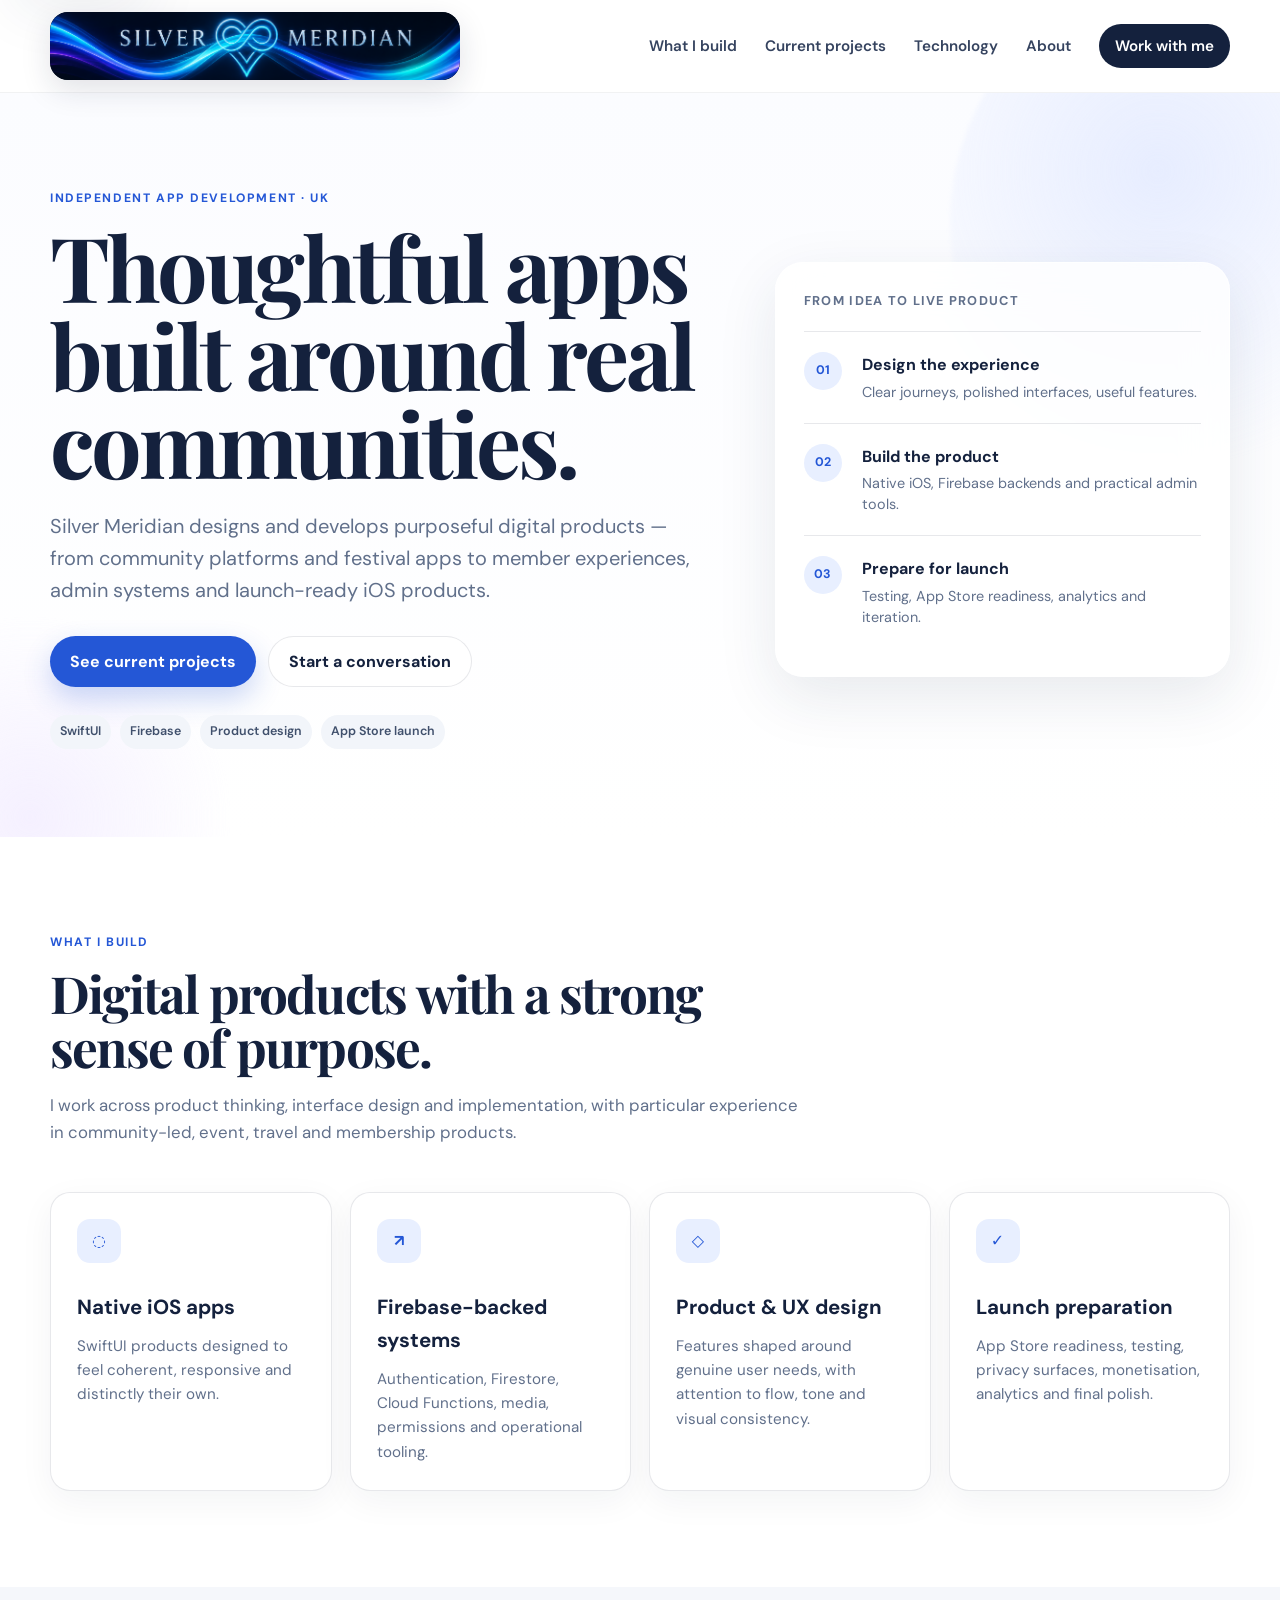
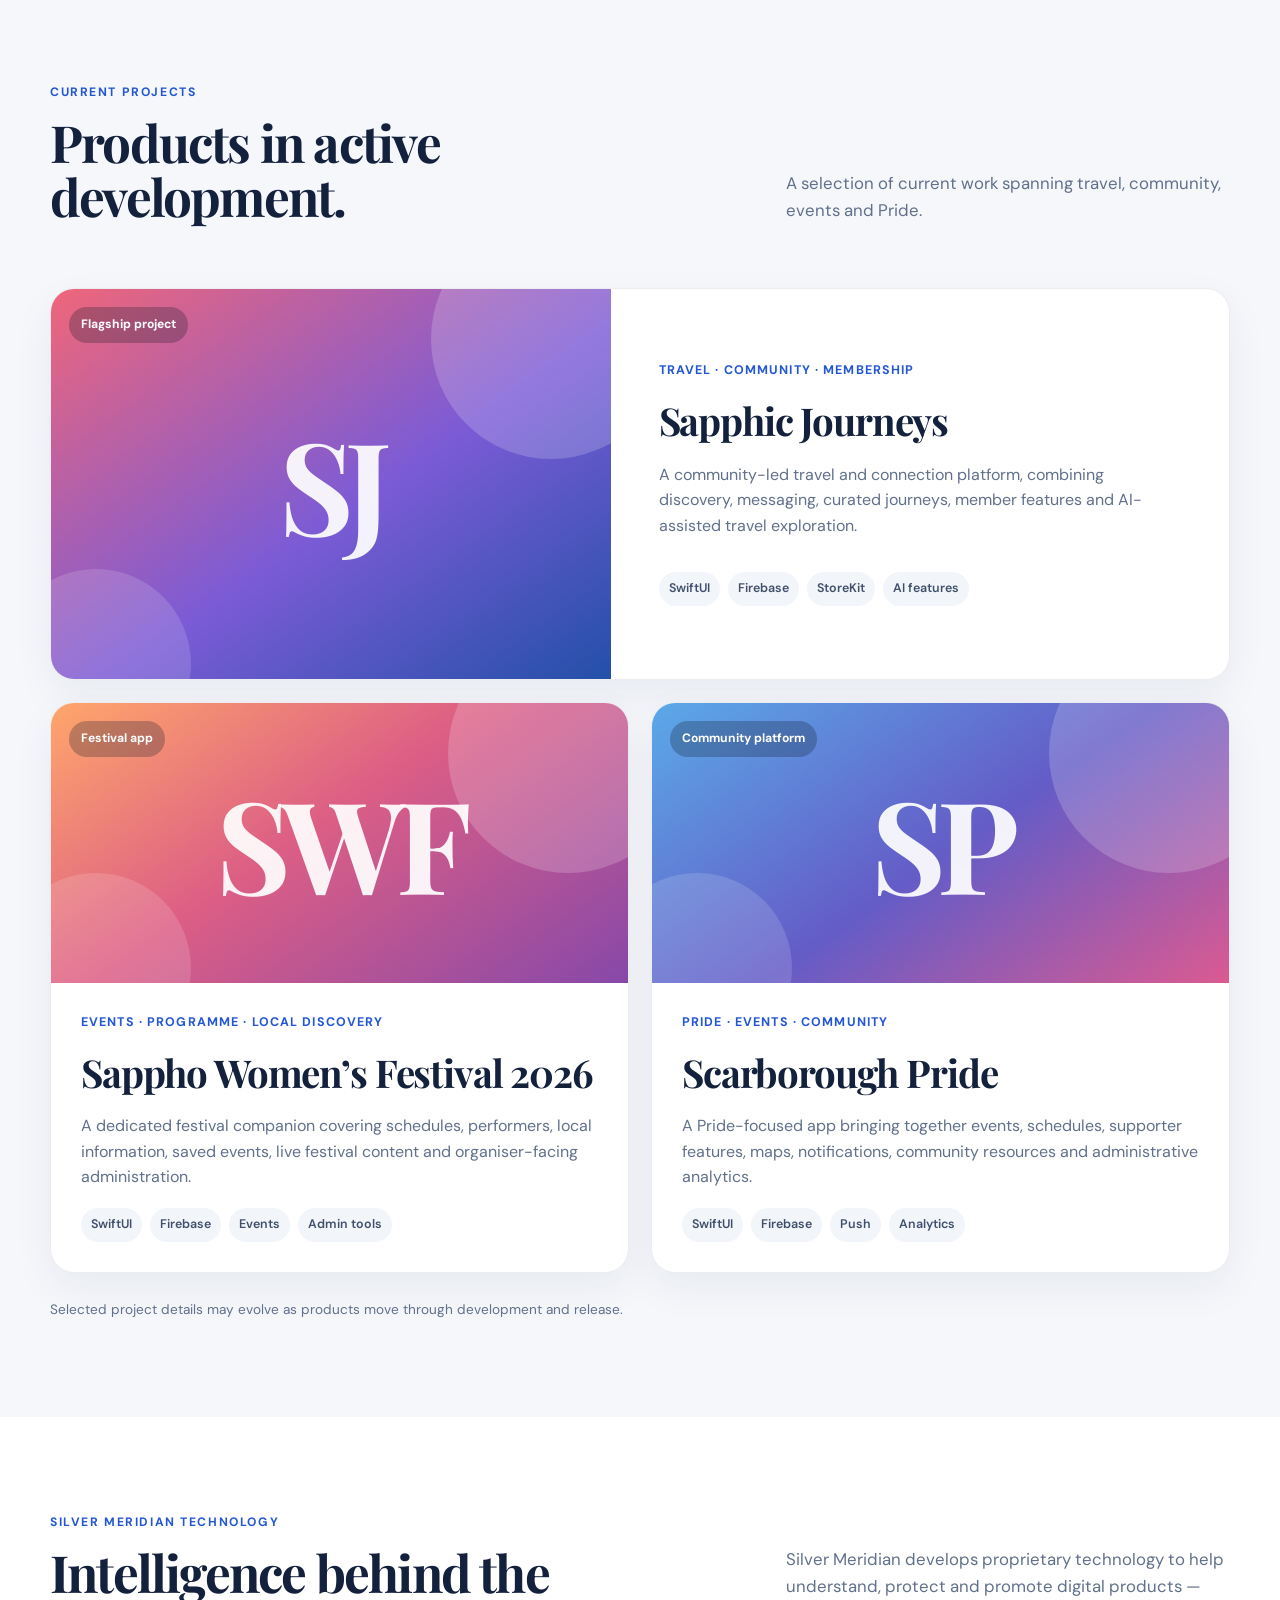
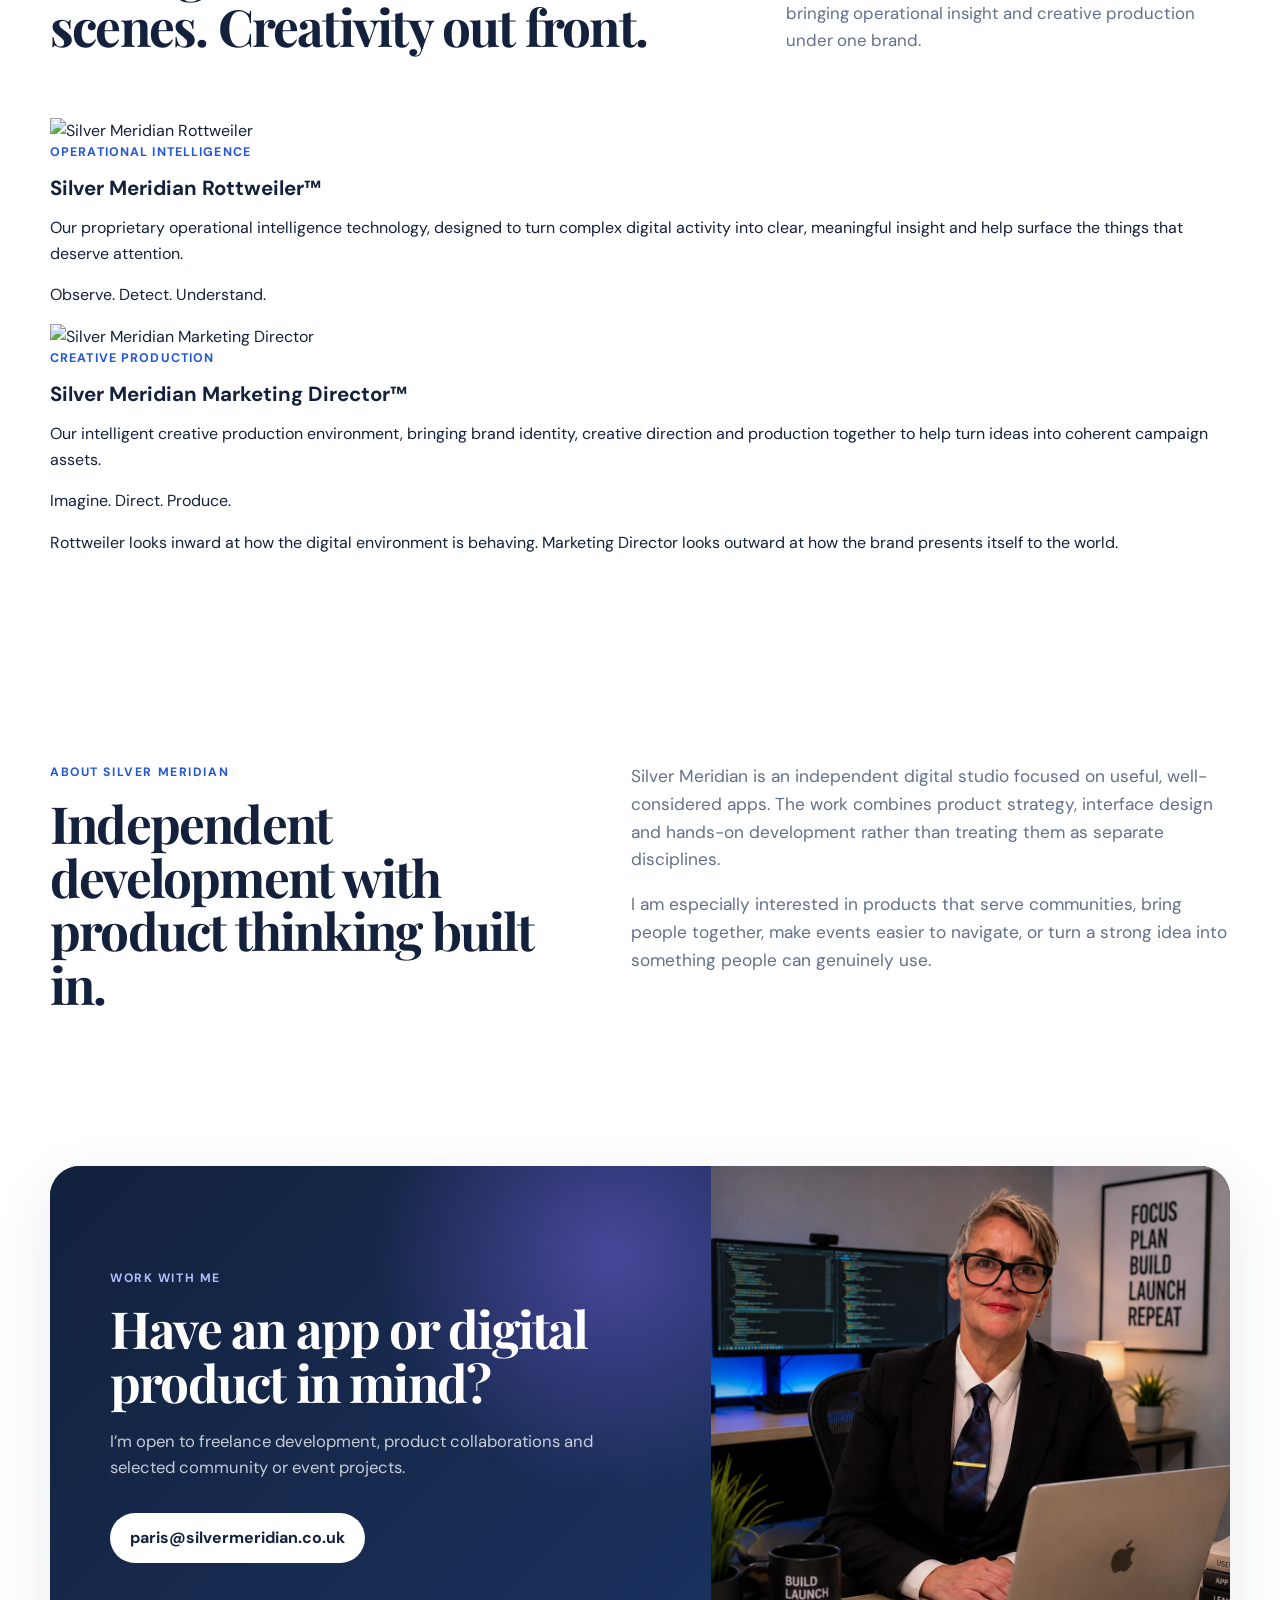
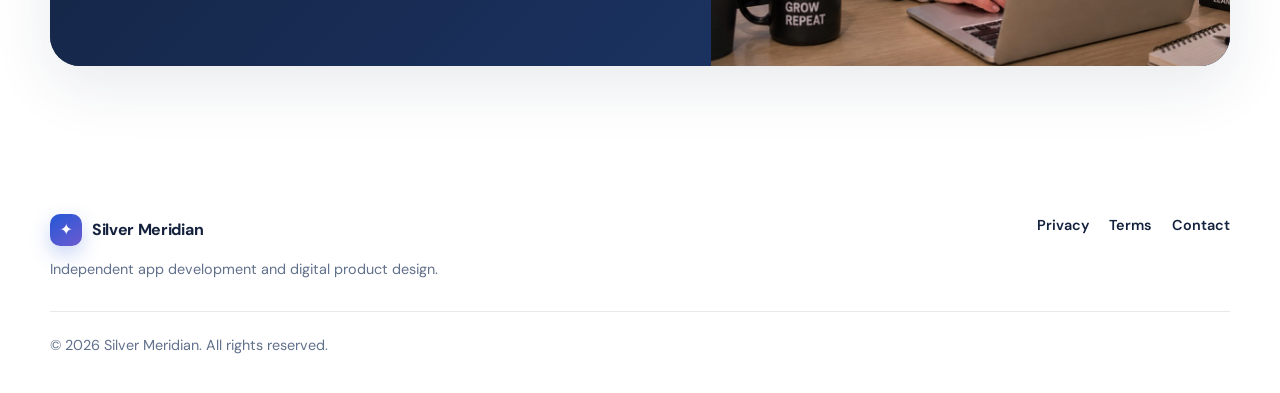
==== index.html @ ef5f476d "Fix technology product image paths" ====
<!doctype html>
<html lang="en">
<head>
  <meta charset="utf-8">
  <meta name="viewport" content="width=device-width, initial-scale=1">
  <meta name="description" content="Silver Meridian — independent app development, product design and digital experiences.">
  <meta name="theme-color" content="#0f172a">
  <title>Silver Meridian — App Development & Digital Products</title>
  <link rel="preconnect" href="https://fonts.googleapis.com">
  <link rel="preconnect" href="https://fonts.gstatic.com" crossorigin>
  <link href="https://fonts.googleapis.com/css2?family=DM+Sans:wght@400;500;600;700&family=Playfair+Display:wght@600;700&display=swap" rel="stylesheet">
  <link rel="stylesheet" href="styles.css">
</head>

<body>
  <a class="skip-link" href="#main">Skip to content</a>

  <header class="site-header" id="top">
    <div class="shell nav-wrap">
      <a class="brand" href="#top" aria-label="Silver Meridian home">
        <img src="images/Silver-Meridian-Banner.png" alt="Silver Meridian">
      </a>

      <button class="menu-button" type="button" aria-expanded="false" aria-controls="site-nav">
        <span class="sr-only">Open navigation</span>
        <span></span><span></span><span></span>
      </button>

      <nav id="site-nav" class="site-nav" aria-label="Primary navigation">
        <a href="#services">What I build</a>
        <a href="#projects">Current projects</a>
        <a href="#technology">Technology</a>
        <a href="#about">About</a>
        <a href="#contact" class="nav-cta">Work with me</a>
      </nav>
    </div>
  </header>

  <main id="main">
    <section class="hero">
      <div class="hero-orb hero-orb-one" aria-hidden="true"></div>
      <div class="hero-orb hero-orb-two" aria-hidden="true"></div>

      <div class="shell hero-grid">
        <div class="hero-copy">
          <p class="eyebrow">Independent app development · UK</p>
          <h1>Thoughtful apps built around real communities.</h1>
          <p class="hero-lede">
            Silver Meridian designs and develops purposeful digital products — from community platforms and festival apps
            to member experiences, admin systems and launch-ready iOS products.
          </p>

          <div class="hero-actions">
            <a class="button button-primary" href="#projects">See current projects</a>
            <a class="button button-secondary" href="#contact">Start a conversation</a>
          </div>

          <div class="hero-proof" aria-label="Capabilities">
            <span>SwiftUI</span>
            <span>Firebase</span>
            <span>Product design</span>
            <span>App Store launch</span>
          </div>
        </div>

        <div class="hero-panel" aria-label="Silver Meridian approach">
          <div class="panel-kicker">From idea to live product</div>
          <div class="panel-line">
            <span>01</span>
            <div>
              <strong>Design the experience</strong>
              <small>Clear journeys, polished interfaces, useful features.</small>
            </div>
          </div>
          <div class="panel-line">
            <span>02</span>
            <div>
              <strong>Build the product</strong>
              <small>Native iOS, Firebase backends and practical admin tools.</small>
            </div>
          </div>
          <div class="panel-line">
            <span>03</span>
            <div>
              <strong>Prepare for launch</strong>
              <small>Testing, App Store readiness, analytics and iteration.</small>
            </div>
          </div>
        </div>
      </div>
    </section>

    <section class="section" id="services">
      <div class="shell">
        <div class="section-heading">
          <p class="eyebrow">What I build</p>
          <h2>Digital products with a strong sense of purpose.</h2>
          <p>
            I work across product thinking, interface design and implementation, with particular experience in
            community-led, event, travel and membership products.
          </p>
        </div>

        <div class="service-grid">
          <article class="service-card">
            <div class="service-icon">◌</div>
            <h3>Native iOS apps</h3>
            <p>SwiftUI products designed to feel coherent, responsive and distinctly their own.</p>
          </article>

          <article class="service-card">
            <div class="service-icon">↗</div>
            <h3>Firebase-backed systems</h3>
            <p>Authentication, Firestore, Cloud Functions, media, permissions and operational tooling.</p>
          </article>

          <article class="service-card">
            <div class="service-icon">◇</div>
            <h3>Product & UX design</h3>
            <p>Features shaped around genuine user needs, with attention to flow, tone and visual consistency.</p>
          </article>

          <article class="service-card">
            <div class="service-icon">✓</div>
            <h3>Launch preparation</h3>
            <p>App Store readiness, testing, privacy surfaces, monetisation, analytics and final polish.</p>
          </article>
        </div>
      </div>
    </section>

    <section class="section section-soft" id="projects">
      <div class="shell">
        <div class="section-heading split-heading">
          <div>
            <p class="eyebrow">Current projects</p>
            <h2>Products in active development.</h2>
          </div>
          <p>
            A selection of current work spanning travel, community, events and Pride.
          </p>
        </div>

        <div class="projects-grid">
          <article class="project-card project-featured">
            <div class="project-art project-art-journeys">
              <span class="project-badge">Flagship project</span>
              <span class="project-monogram">SJ</span>
            </div>
            <div class="project-body">
              <p class="project-type">Travel · Community · Membership</p>
              <h3>Sapphic Journeys</h3>
              <p>
                A community-led travel and connection platform, combining discovery, messaging, curated journeys,
                member features and AI-assisted travel exploration.
              </p>
              <div class="project-tags">
                <span>SwiftUI</span><span>Firebase</span><span>StoreKit</span><span>AI features</span>
              </div>
            </div>
          </article>

          <article class="project-card">
            <div class="project-art project-art-sappho">
              <span class="project-badge">Festival app</span>
              <span class="project-monogram">SWF</span>
            </div>
            <div class="project-body">
              <p class="project-type">Events · Programme · Local discovery</p>
              <h3>Sappho Women’s Festival 2026</h3>
              <p>
                A dedicated festival companion covering schedules, performers, local information, saved events,
                live festival content and organiser-facing administration.
              </p>
              <div class="project-tags">
                <span>SwiftUI</span><span>Firebase</span><span>Events</span><span>Admin tools</span>
              </div>
            </div>
          </article>

          <article class="project-card">
            <div class="project-art project-art-pride">
              <span class="project-badge">Community platform</span>
              <span class="project-monogram">SP</span>
            </div>
            <div class="project-body">
              <p class="project-type">Pride · Events · Community</p>
              <h3>Scarborough Pride</h3>
              <p>
                A Pride-focused app bringing together events, schedules, supporter features, maps, notifications,
                community resources and administrative analytics.
              </p>
              <div class="project-tags">
                <span>SwiftUI</span><span>Firebase</span><span>Push</span><span>Analytics</span>
              </div>
            </div>
          </article>
        </div>

        <p class="project-note">
          Selected project details may evolve as products move through development and release.
        </p>
      </div>
    </section>

    <section class="section technology-section" id="technology">
      <div class="shell">
        <div class="section-heading split-heading technology-heading">
          <div>
            <p class="eyebrow">Silver Meridian Technology</p>
            <h2>Intelligence behind the scenes. Creativity out front.</h2>
          </div>
          <p>
            Silver Meridian develops proprietary technology to help understand, protect and promote digital products — bringing operational insight and creative production under one brand.
          </p>
        </div>

        <div class="technology-grid">
          <article class="technology-card">
            <div class="technology-art">
              <img src="images/rottweiler.png" alt="Silver Meridian Rottweiler">
            </div>
            <div class="technology-body">
              <p class="project-type">Operational intelligence</p>
              <h3>Silver Meridian Rottweiler™</h3>
              <p>
                Our proprietary operational intelligence technology, designed to turn complex digital activity into clear, meaningful insight and help surface the things that deserve attention.
              </p>
              <p class="technology-tagline">Observe. Detect. Understand.</p>
            </div>
          </article>

          <article class="technology-card">
            <div class="technology-art">
              <img src="images/marketing-director.jpg" alt="Silver Meridian Marketing Director">
            </div>
            <div class="technology-body">
              <p class="project-type">Creative production</p>
              <h3>Silver Meridian Marketing Director™</h3>
              <p>
                Our intelligent creative production environment, bringing brand identity, creative direction and production together to help turn ideas into coherent campaign assets.
              </p>
              <p class="technology-tagline">Imagine. Direct. Produce.</p>
            </div>
          </article>
        </div>

        <p class="technology-note">
          Rottweiler looks inward at how the digital environment is behaving. Marketing Director looks outward at how the brand presents itself to the world.
        </p>
      </div>
    </section>

    <section class="section" id="about">
      <div class="shell about-grid">
        <div class="about-copy">
          <p class="eyebrow">About Silver Meridian</p>
          <h2>Independent development with product thinking built in.</h2>
        </div>

        <div class="about-text">
          <p>
            Silver Meridian is an independent digital studio focused on useful, well-considered apps. The work combines
            product strategy, interface design and hands-on development rather than treating them as separate disciplines.
          </p>
          <p>
            I am especially interested in products that serve communities, bring people together, make events easier to
            navigate, or turn a strong idea into something people can genuinely use.
          </p>
        </div>
      </div>
    </section>

    <section class="section contact-section" id="contact">
      <div class="shell contact-card">
        <div>
          <p class="eyebrow">Work with me</p>
          <h2>Have an app or digital product in mind?</h2>
          <p>
            I’m open to freelance development, product collaborations and selected community or event projects.
          </p>
        </div>

        <a class="button button-light" href="mailto:paris@silvermeridian.co.uk">paris@silvermeridian.co.uk</a>
      </div>
    </section>
  </main>

  <footer class="site-footer">
    <div class="shell footer-grid">
      <div>
        <a class="brand footer-brand" href="#top">
          <span class="brand-mark" aria-hidden="true">✦</span>
          <span>Silver Meridian</span>
        </a>
        <p>Independent app development and digital product design.</p>
      </div>

      <div class="footer-links">
        <a href="privacy.html">Privacy</a>
        <a href="terms.html">Terms</a>
        <a href="mailto:paris@silvermeridian.co.uk">Contact</a>
      </div>

      <p class="copyright">© <span id="year"></span> Silver Meridian. All rights reserved.</p>
    </div>
  </footer>

  <script src="script.js"></script>
</body>
</html>
---- styles.css ----
:root {
  --ink: #14213d;
  --muted: #61708b;
  --paper: #ffffff;
  --soft: #f5f7fb;
  --line: rgba(20, 33, 61, 0.10);
  --navy: #13233f;
  --blue: #2457d6;
  --blue-soft: #e8efff;
  --violet: #6d5bd0;
  --radius-lg: 28px;
  --radius-md: 20px;
  --shadow: 0 20px 60px rgba(28, 45, 78, 0.10);
  --shell: 1180px;
}

* { box-sizing: border-box; }
html { scroll-behavior: smooth; }
body { margin: 0; color: var(--ink); background: var(--paper); font-family: "DM Sans", system-ui, -apple-system, BlinkMacSystemFont, "Segoe UI", sans-serif; line-height: 1.6; }
a { color: inherit; text-decoration: none; }
img { max-width: 100%; display: block; }
button, a { -webkit-tap-highlight-color: transparent; }
.shell { width: min(calc(100% - 40px), var(--shell)); margin-inline: auto; }
.sr-only { position: absolute; width: 1px; height: 1px; padding: 0; margin: -1px; overflow: hidden; clip: rect(0, 0, 0, 0); white-space: nowrap; border: 0; }
.skip-link { position: fixed; top: 12px; left: 12px; z-index: 999; transform: translateY(-160%); background: #fff; color: var(--ink); padding: 10px 14px; border-radius: 999px; box-shadow: var(--shadow); }
.skip-link:focus { transform: none; }
.site-header { position: sticky; top: 0; z-index: 50; background: rgba(255, 255, 255, 0.86); backdrop-filter: blur(18px); border-bottom: 1px solid rgba(20, 33, 61, 0.06); }
.nav-wrap { min-height: 92px; display: flex; align-items: center; justify-content: space-between; gap: 28px; }
.brand { display: inline-flex; align-items: center; gap: 10px; font-weight: 700; letter-spacing: -0.02em; }
.site-header .brand { flex: 0 0 auto; width: clamp(330px, 32vw, 470px); height: 68px; overflow: hidden; border-radius: 18px; box-shadow: 0 10px 30px rgba(20, 33, 61, 0.13); background: #071426; }
.site-header .brand img { width: 100%; height: 100%; object-fit: cover; object-position: center; border-radius: inherit; }
.brand-mark { width: 32px; height: 32px; display: grid; place-items: center; color: white; background: linear-gradient(145deg, var(--blue), var(--violet)); border-radius: 10px; box-shadow: 0 8px 20px rgba(36, 87, 214, 0.25); }
.site-nav { display: flex; align-items: center; gap: 28px; font-size: 0.95rem; font-weight: 600; }
.site-nav > a:not(.nav-cta) { color: #35435f; }
.site-nav > a:hover { color: var(--blue); }
.nav-cta { padding: 10px 16px; border-radius: 999px; background: var(--ink); color: white; }
.nav-cta:hover { color: white !important; background: #22375f; }
.menu-button { display: none; width: 44px; height: 44px; border: 0; background: transparent; cursor: pointer; }
.menu-button span:not(.sr-only) { display: block; width: 22px; height: 2px; margin: 5px auto; background: var(--ink); border-radius: 2px; }

.hero { position: relative; overflow: hidden; padding: 96px 0 88px; background: linear-gradient(180deg, #fbfcff 0%, #ffffff 100%); }
.hero-grid { position: relative; z-index: 2; display: grid; grid-template-columns: minmax(0, 1.18fr) minmax(340px, 0.82fr); gap: 70px; align-items: center; }
.eyebrow { margin: 0 0 14px; color: var(--blue); text-transform: uppercase; letter-spacing: 0.13em; font-size: 0.76rem; font-weight: 700; }
h1,h2,h3,p { margin-top: 0; }
h1,h2 { font-family: "Playfair Display", Georgia, serif; letter-spacing: -0.035em; }
h1 { max-width: 800px; margin-bottom: 24px; font-size: clamp(3.25rem, 7vw, 6.25rem); line-height: 0.98; font-weight: 700; }
h2 { margin-bottom: 18px; font-size: clamp(2.25rem, 4vw, 4rem); line-height: 1.05; }
h3 { margin-bottom: 10px; font-size: 1.28rem; }
.hero-lede { max-width: 720px; margin-bottom: 30px; color: var(--muted); font-size: clamp(1.05rem, 2vw, 1.25rem); }
.hero-actions { display: flex; flex-wrap: wrap; gap: 12px; }
.button { display: inline-flex; align-items: center; justify-content: center; min-height: 50px; padding: 12px 20px; border-radius: 999px; font-weight: 700; transition: transform 160ms ease, box-shadow 160ms ease, background 160ms ease; }
.button:hover { transform: translateY(-1px); }
.button-primary { color: white; background: var(--blue); box-shadow: 0 12px 28px rgba(36, 87, 214, 0.24); }
.button-secondary { color: var(--ink); background: white; border: 1px solid var(--line); }
.hero-proof { display: flex; flex-wrap: wrap; gap: 9px; margin-top: 28px; }
.hero-proof span,.project-tags span { padding: 7px 10px; border-radius: 999px; color: #40506c; background: #f2f5fa; font-size: 0.78rem; font-weight: 600; }
.hero-panel { padding: 28px; border: 1px solid rgba(255, 255, 255, 0.7); border-radius: var(--radius-lg); background: rgba(255, 255, 255, 0.78); backdrop-filter: blur(22px); box-shadow: var(--shadow); }
.panel-kicker { margin-bottom: 20px; color: var(--muted); font-size: 0.8rem; font-weight: 700; text-transform: uppercase; letter-spacing: 0.1em; }
.panel-line { display: grid; grid-template-columns: 44px 1fr; gap: 14px; padding: 20px 0; border-top: 1px solid var(--line); }
.panel-line > span { display: grid; place-items: center; width: 38px; height: 38px; border-radius: 50%; color: var(--blue); background: var(--blue-soft); font-size: 0.78rem; font-weight: 700; }
.panel-line strong,.panel-line small { display: block; }
.panel-line small { margin-top: 4px; color: var(--muted); font-size: 0.9rem; line-height: 1.45; }
.hero-orb { position: absolute; border-radius: 999px; filter: blur(2px); opacity: 0.42; }
.hero-orb-one { width: 520px; height: 520px; right: -190px; top: -130px; background: radial-gradient(circle at 40% 40%, #cbd8ff, transparent 68%); }
.hero-orb-two { width: 420px; height: 420px; left: -180px; bottom: -190px; background: radial-gradient(circle at 50% 50%, #e7dcff, transparent 68%); }
.section { padding: 96px 0; }
.section-soft { background: var(--soft); }
.section-heading { max-width: 760px; margin-bottom: 46px; }
.section-heading > p:last-child { color: var(--muted); font-size: 1.05rem; }
.split-heading { max-width: none; display: grid; grid-template-columns: 1.2fr 0.8fr; gap: 70px; align-items: end; }
.split-heading > p { margin-bottom: 18px; }
.service-grid { display: grid; grid-template-columns: repeat(4, 1fr); gap: 18px; }
.service-card { min-height: 240px; padding: 26px; border: 1px solid var(--line); border-radius: var(--radius-md); background: white; box-shadow: 0 10px 34px rgba(20, 33, 61, 0.05); }
.service-icon { width: 44px; height: 44px; display: grid; place-items: center; margin-bottom: 28px; border-radius: 13px; color: var(--blue); background: var(--blue-soft); font-weight: 700; }
.service-card p { margin-bottom: 0; color: var(--muted); font-size: 0.95rem; }
.projects-grid { display: grid; grid-template-columns: repeat(12, 1fr); gap: 22px; }
.project-card { grid-column: span 6; overflow: hidden; border: 1px solid rgba(20, 33, 61, 0.08); border-radius: 24px; background: white; box-shadow: 0 15px 42px rgba(20, 33, 61, 0.06); }
.project-featured { grid-column: span 12; display: grid; grid-template-columns: 0.95fr 1.05fr; }
.project-art { position: relative; min-height: 280px; display: grid; place-items: center; overflow: hidden; }
.project-featured .project-art { min-height: 390px; }
.project-art::before,.project-art::after { content: ""; position: absolute; border-radius: 999px; opacity: 0.48; }
.project-art::before { width: 240px; height: 240px; right: -60px; top: -70px; background: rgba(255, 255, 255, 0.38); }
.project-art::after { width: 190px; height: 190px; left: -50px; bottom: -80px; background: rgba(255, 255, 255, 0.3); }
.project-art-journeys { background: linear-gradient(145deg, #ef667a, #7b5bd6 55%, #2350a8); }
.project-art-sappho { background: linear-gradient(145deg, #ffa66b, #dc5e85 45%, #8748a9); }
.project-art-pride { background: linear-gradient(145deg, #5ba9e8, #645cc7 52%, #db5a91); }
.project-monogram { position: relative; z-index: 2; color: rgba(255,255,255,0.92); font-family: "Playfair Display", Georgia, serif; font-size: clamp(4.5rem, 10vw, 8rem); font-weight: 700; letter-spacing: -0.07em; }
.project-badge { position: absolute; z-index: 3; top: 18px; left: 18px; padding: 8px 12px; border-radius: 999px; color: white; background: rgba(15, 23, 42, 0.26); backdrop-filter: blur(10px); font-size: 0.76rem; font-weight: 700; }
.project-body { padding: 30px; }
.project-featured .project-body { display: flex; flex-direction: column; justify-content: center; padding: 48px; }
.project-type { margin-bottom: 9px; color: var(--blue); font-size: 0.78rem; font-weight: 700; text-transform: uppercase; letter-spacing: 0.09em; }
.project-body h3 { font-family: "Playfair Display", Georgia, serif; font-size: clamp(1.8rem, 3vw, 2.7rem); letter-spacing: -0.03em; }
.project-body > p:not(.project-type) { color: var(--muted); }
.project-tags { display: flex; flex-wrap: wrap; gap: 8px; margin-top: 18px; }
.project-note { margin: 26px 0 0; color: var(--muted); font-size: 0.85rem; }
.about-grid { display: grid; grid-template-columns: 0.9fr 1.1fr; gap: 90px; align-items: start; }
.about-text { color: var(--muted); font-size: 1.08rem; }
.about-text p:last-child { margin-bottom: 0; }
.contact-section { padding-top: 40px; }
.contact-card { display: flex; align-items: center; justify-content: space-between; gap: 50px; padding: 54px; border-radius: 30px; color: white; background: radial-gradient(circle at 80% 20%, rgba(109, 91, 208, 0.55), transparent 35%), linear-gradient(135deg, #12213c, #1b3260); box-shadow: var(--shadow); }
.contact-card .eyebrow { color: #aebfff; }
.contact-card h2 { max-width: 720px; margin-bottom: 14px; }
.contact-card p:last-child { max-width: 680px; margin-bottom: 0; color: rgba(255, 255, 255, 0.72); }
.button-light { flex: 0 0 auto; color: var(--ink); background: white; }
.site-footer { padding: 52px 0 36px; }
.footer-grid { display: grid; grid-template-columns: 1fr auto; gap: 30px 50px; align-items: start; }
.footer-brand { margin-bottom: 12px; }
.footer-grid p { margin-bottom: 0; color: var(--muted); font-size: 0.9rem; }
.footer-links { display: flex; flex-wrap: wrap; gap: 20px; font-size: 0.9rem; font-weight: 600; }
.copyright { grid-column: 1 / -1; padding-top: 22px; border-top: 1px solid var(--line); }
@media (max-width: 980px) { .hero { padding-top: 72px; } .hero-grid,.split-heading,.about-grid { grid-template-columns: 1fr; gap: 36px; } .service-grid { grid-template-columns: repeat(2, 1fr); } .project-featured { grid-template-columns: 1fr; } .project-featured .project-art { min-height: 300px; } .contact-card { align-items: flex-start; flex-direction: column; } .site-header .brand { width: clamp(280px, 38vw, 390px); height: 60px; } }
@media (max-width: 760px) { .shell { width: min(calc(100% - 28px), var(--shell)); } .nav-wrap { min-height: 78px; } .site-header .brand { width: min(72vw, 330px); height: 52px; border-radius: 14px; } .menu-button { display: block; } .site-nav { position: absolute; left: 14px; right: 14px; top: calc(100% + 8px); display: none; flex-direction: column; align-items: stretch; gap: 5px; padding: 12px; border: 1px solid var(--line); border-radius: 18px; background: rgba(255,255,255,0.98); box-shadow: var(--shadow); } .site-nav.open { display: flex; } .site-nav a { padding: 11px 12px; border-radius: 12px; } .nav-cta { text-align: center; } .hero { padding: 62px 0 64px; } h1 { font-size: clamp(3rem, 14vw, 4.7rem); } .section { padding: 72px 0; } .service-grid { grid-template-columns: 1fr; } .service-card { min-height: 0; } .project-card,.project-featured { grid-column: span 12; } .project-featured .project-body { padding: 30px; } .contact-card { padding: 34px 26px; } .button-light { width: 100%; } .footer-grid { grid-template-columns: 1fr; } .copyright { grid-column: auto; } }
@media (prefers-reduced-motion: reduce) { html { scroll-behavior: auto; } *,*::before,*::after { scroll-behavior: auto !important; transition-duration: 0.01ms !important; animation-duration: 0.01ms !important; animation-iteration-count: 1 !important; } }
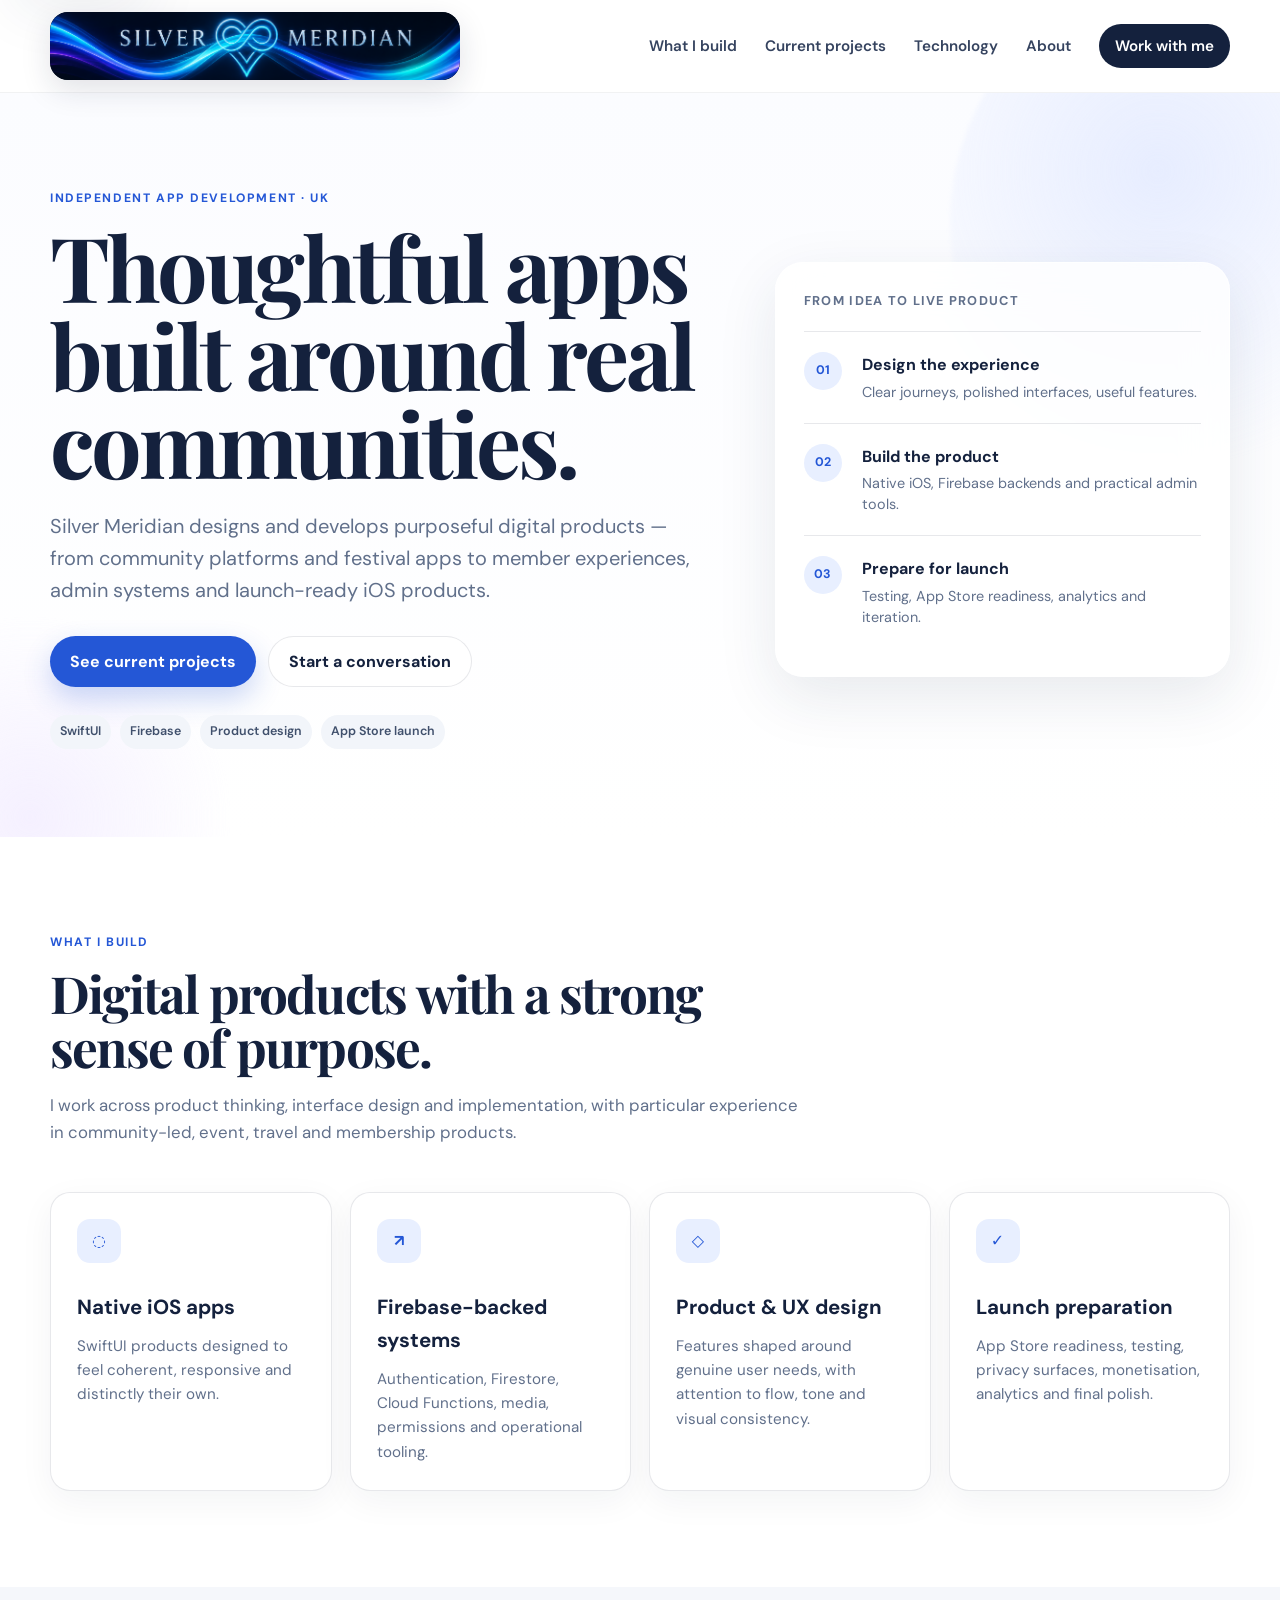
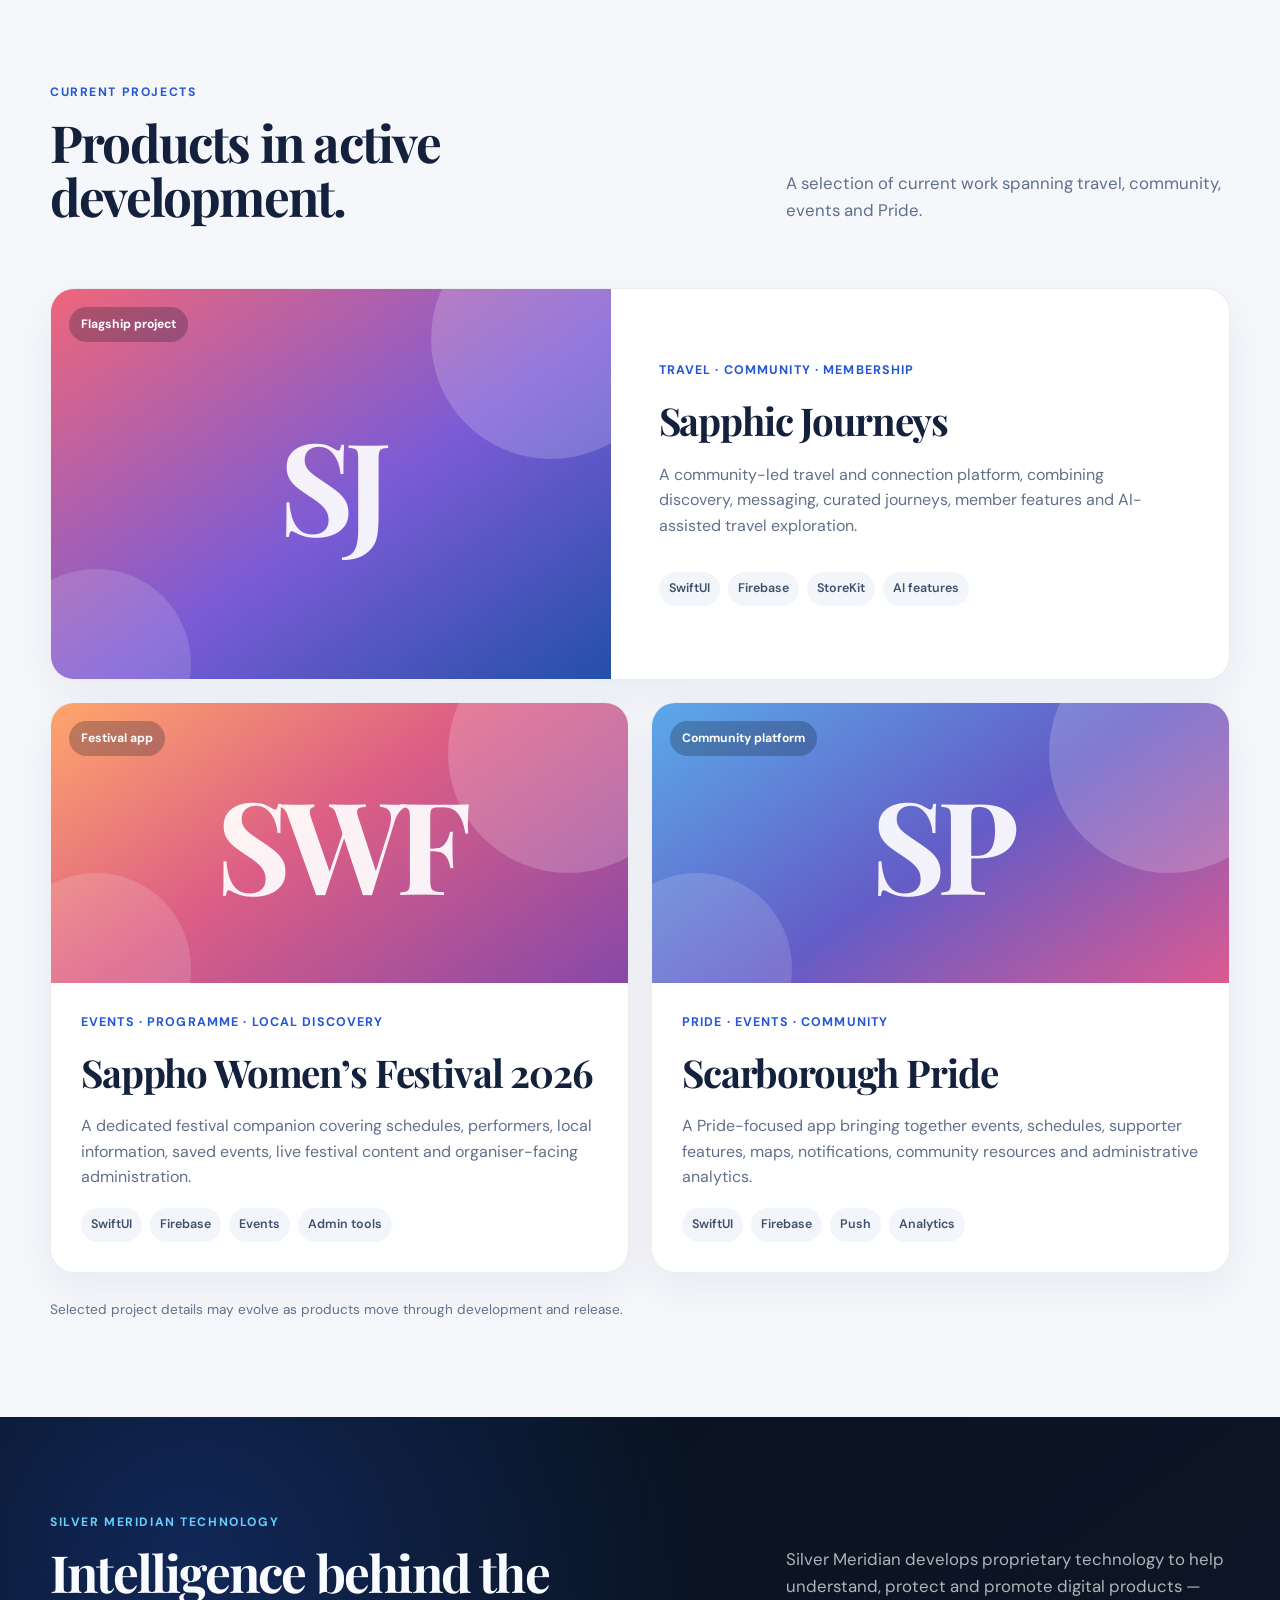
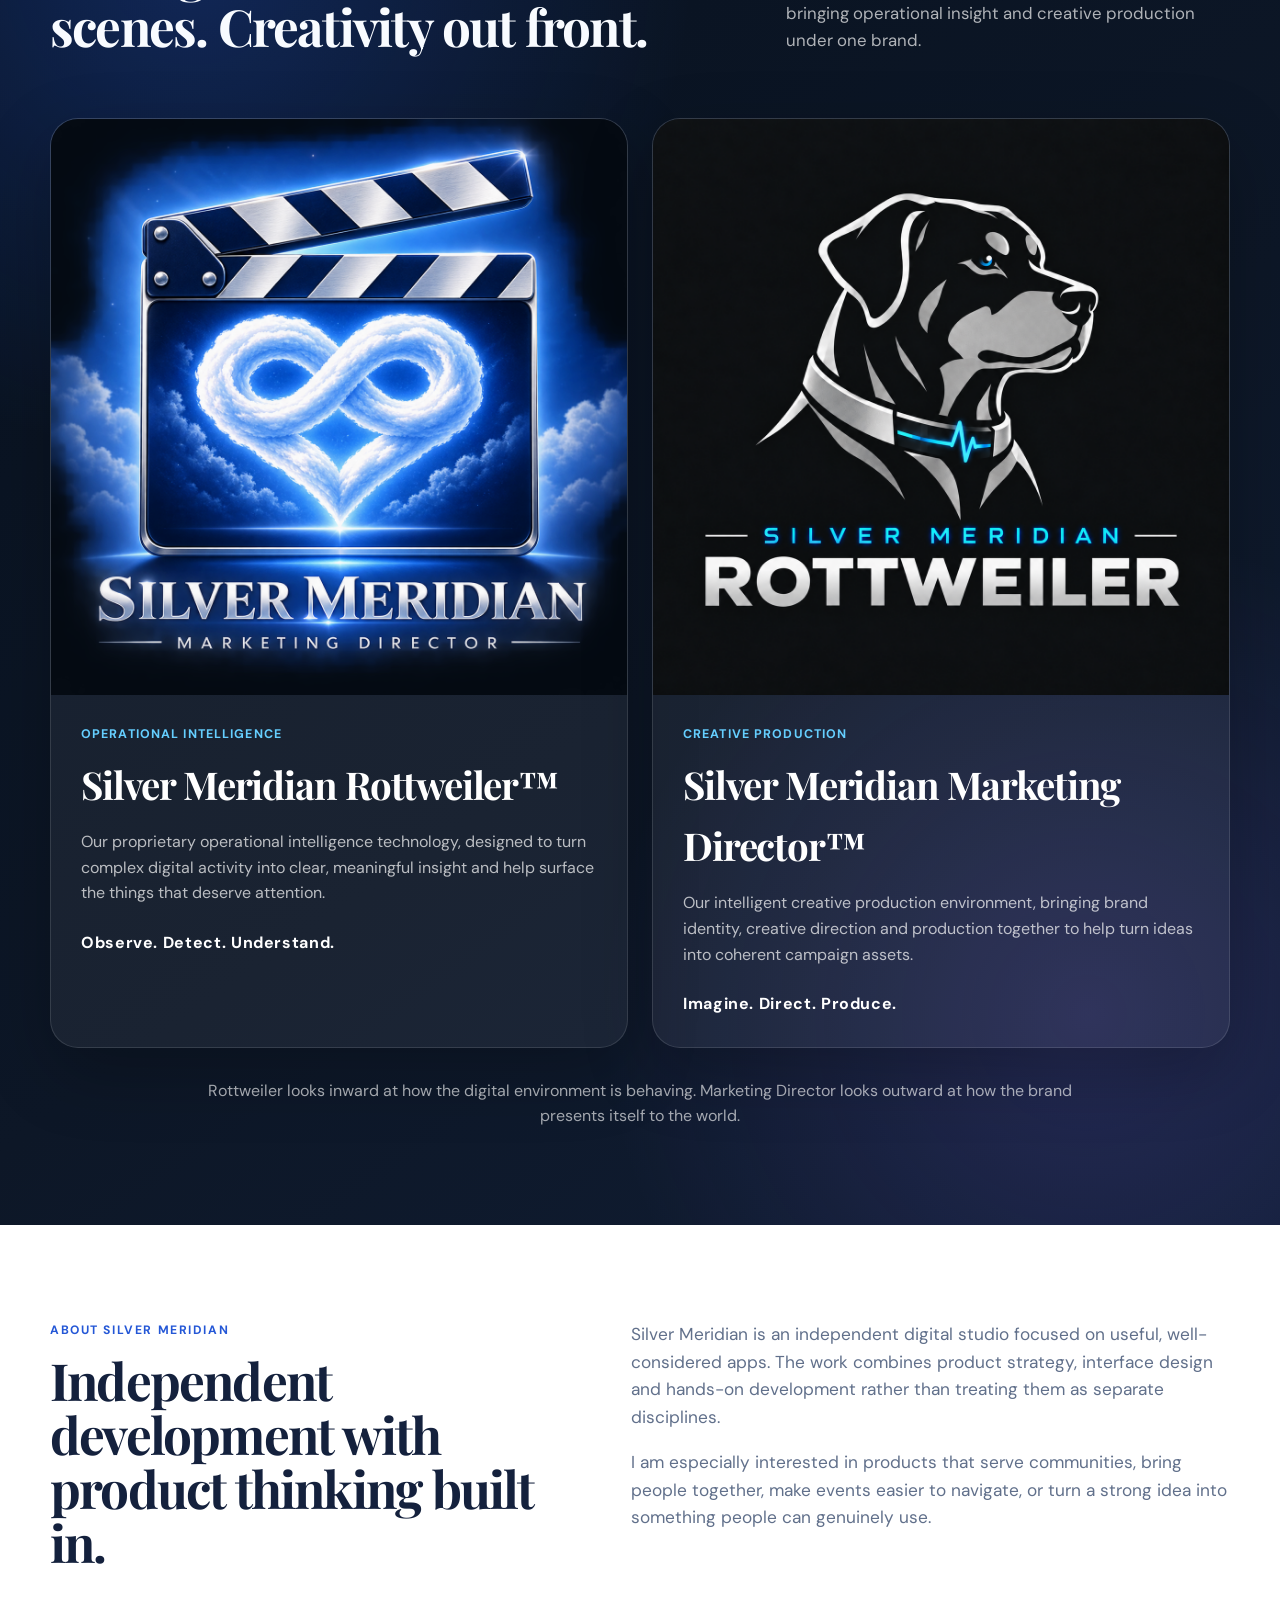
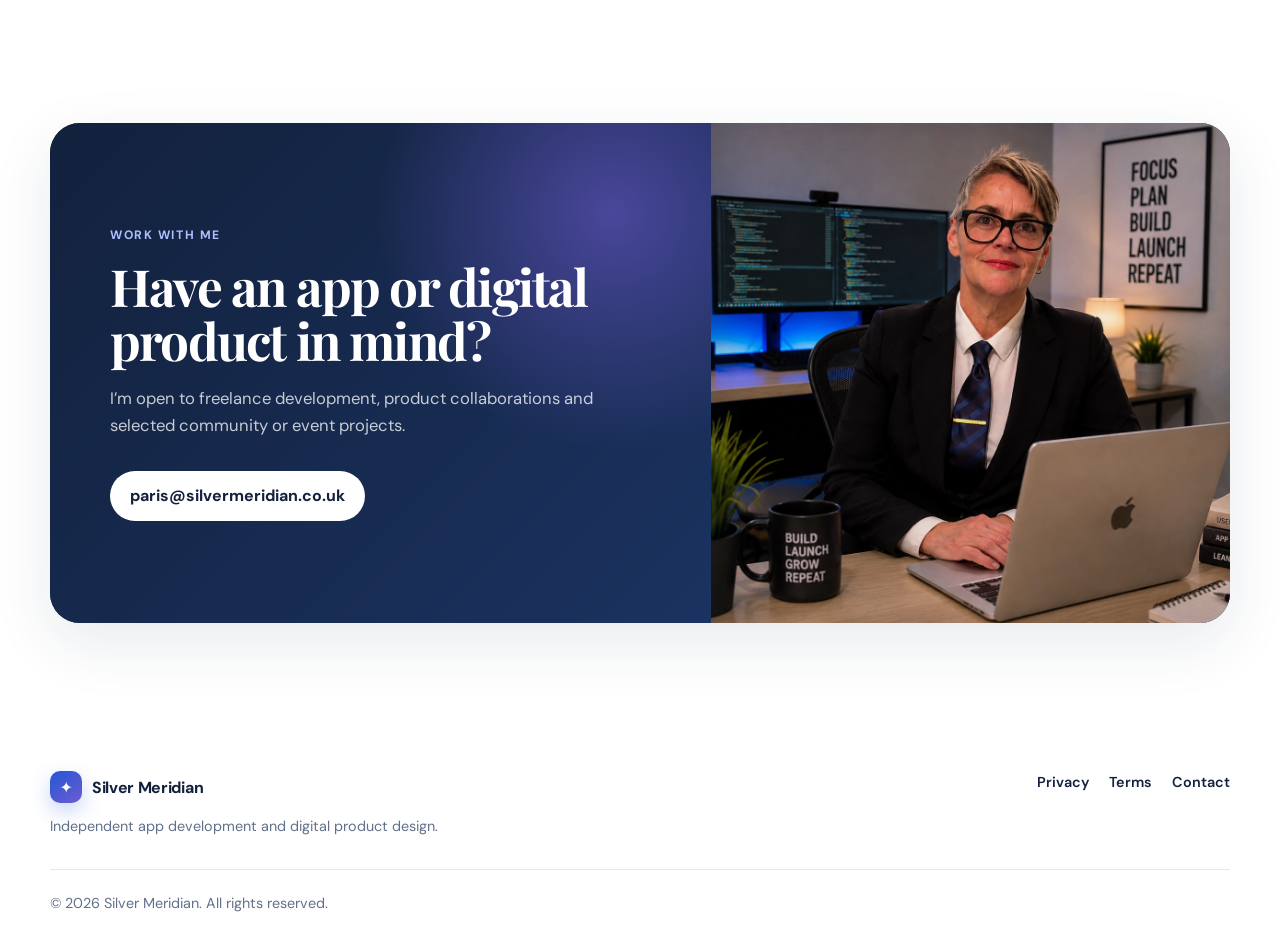
==== commit 63704880: "Wire uploaded Technology product artwork" ====
--- a/index.html
+++ b/index.html
@@ -218,7 +218,7 @@
         <div class="technology-grid">
           <article class="technology-card">
             <div class="technology-art">
-              <img src="images/rottweiler.png" alt="Silver Meridian Rottweiler">
+              <img src="images/2066FAB1-B0A6-4F40-BADC-3B7836169B49.png" alt="Silver Meridian Rottweiler">
             </div>
             <div class="technology-body">
               <p class="project-type">Operational intelligence</p>
@@ -232,7 +232,7 @@
 
           <article class="technology-card">
             <div class="technology-art">
-              <img src="images/marketing-director.jpg" alt="Silver Meridian Marketing Director">
+              <img src="images/2C1AD3B0-230C-4094-8D31-C3EC334DB4B9.png" alt="Silver Meridian Marketing Director">
             </div>
             <div class="technology-body">
               <p class="project-type">Creative production</p>
--- a/styles.css
+++ b/styles.css
@@ -111,3 +111,21 @@
 @media (max-width: 980px) { .hero { padding-top: 72px; } .hero-grid,.split-heading,.about-grid { grid-template-columns: 1fr; gap: 36px; } .service-grid { grid-template-columns: repeat(2, 1fr); } .project-featured { grid-template-columns: 1fr; } .project-featured .project-art { min-height: 300px; } .contact-card { align-items: flex-start; flex-direction: column; } .site-header .brand { width: clamp(280px, 38vw, 390px); height: 60px; } }
 @media (max-width: 760px) { .shell { width: min(calc(100% - 28px), var(--shell)); } .nav-wrap { min-height: 78px; } .site-header .brand { width: min(72vw, 330px); height: 52px; border-radius: 14px; } .menu-button { display: block; } .site-nav { position: absolute; left: 14px; right: 14px; top: calc(100% + 8px); display: none; flex-direction: column; align-items: stretch; gap: 5px; padding: 12px; border: 1px solid var(--line); border-radius: 18px; background: rgba(255,255,255,0.98); box-shadow: var(--shadow); } .site-nav.open { display: flex; } .site-nav a { padding: 11px 12px; border-radius: 12px; } .nav-cta { text-align: center; } .hero { padding: 62px 0 64px; } h1 { font-size: clamp(3rem, 14vw, 4.7rem); } .section { padding: 72px 0; } .service-grid { grid-template-columns: 1fr; } .service-card { min-height: 0; } .project-card,.project-featured { grid-column: span 12; } .project-featured .project-body { padding: 30px; } .contact-card { padding: 34px 26px; } .button-light { width: 100%; } .footer-grid { grid-template-columns: 1fr; } .copyright { grid-column: auto; } }
 @media (prefers-reduced-motion: reduce) { html { scroll-behavior: auto; } *,*::before,*::after { scroll-behavior: auto !important; transition-duration: 0.01ms !important; animation-duration: 0.01ms !important; animation-iteration-count: 1 !important; } }
+
+
+/* Silver Meridian proprietary technology */
+.technology-section { color: #f8fbff; background: radial-gradient(circle at 15% 10%, rgba(36,87,214,.30), transparent 30%), radial-gradient(circle at 85% 85%, rgba(109,91,208,.22), transparent 30%), linear-gradient(145deg,#07111f,#0d1727 58%,#101d34); }
+.technology-section .eyebrow { color: #65cfff; }
+.technology-heading > p { color: rgba(255,255,255,.68) !important; }
+.technology-grid { display:grid; grid-template-columns:repeat(2,minmax(0,1fr)); gap:24px; }
+.technology-card { overflow:hidden; border:1px solid rgba(255,255,255,.12); border-radius:28px; background:rgba(255,255,255,.055); box-shadow:0 24px 70px rgba(0,0,0,.24); transition:transform 180ms ease,border-color 180ms ease,box-shadow 180ms ease; }
+.technology-card:hover { transform:translateY(-3px); border-color:rgba(101,207,255,.42); box-shadow:0 28px 80px rgba(0,0,0,.32),0 0 34px rgba(36,87,214,.14); }
+.technology-art { aspect-ratio:1/1; overflow:hidden; background:#050b13; }
+.technology-art img { width:100%; height:100%; object-fit:cover; }
+.technology-body { padding:30px; }
+.technology-body .project-type { color:#65cfff; }
+.technology-body h3 { margin-bottom:14px; color:white; font-family:"Playfair Display",Georgia,serif; font-size:clamp(1.7rem,3vw,2.45rem); letter-spacing:-.03em; }
+.technology-body > p:not(.project-type):not(.technology-tagline) { color:rgba(255,255,255,.70); }
+.technology-tagline { margin:24px 0 0; color:white; font-weight:700; letter-spacing:.04em; }
+.technology-note { max-width:900px; margin:30px auto 0; color:rgba(255,255,255,.62); text-align:center; }
+@media (max-width:760px) { .technology-grid { grid-template-columns:1fr; } .technology-body { padding:24px; } }
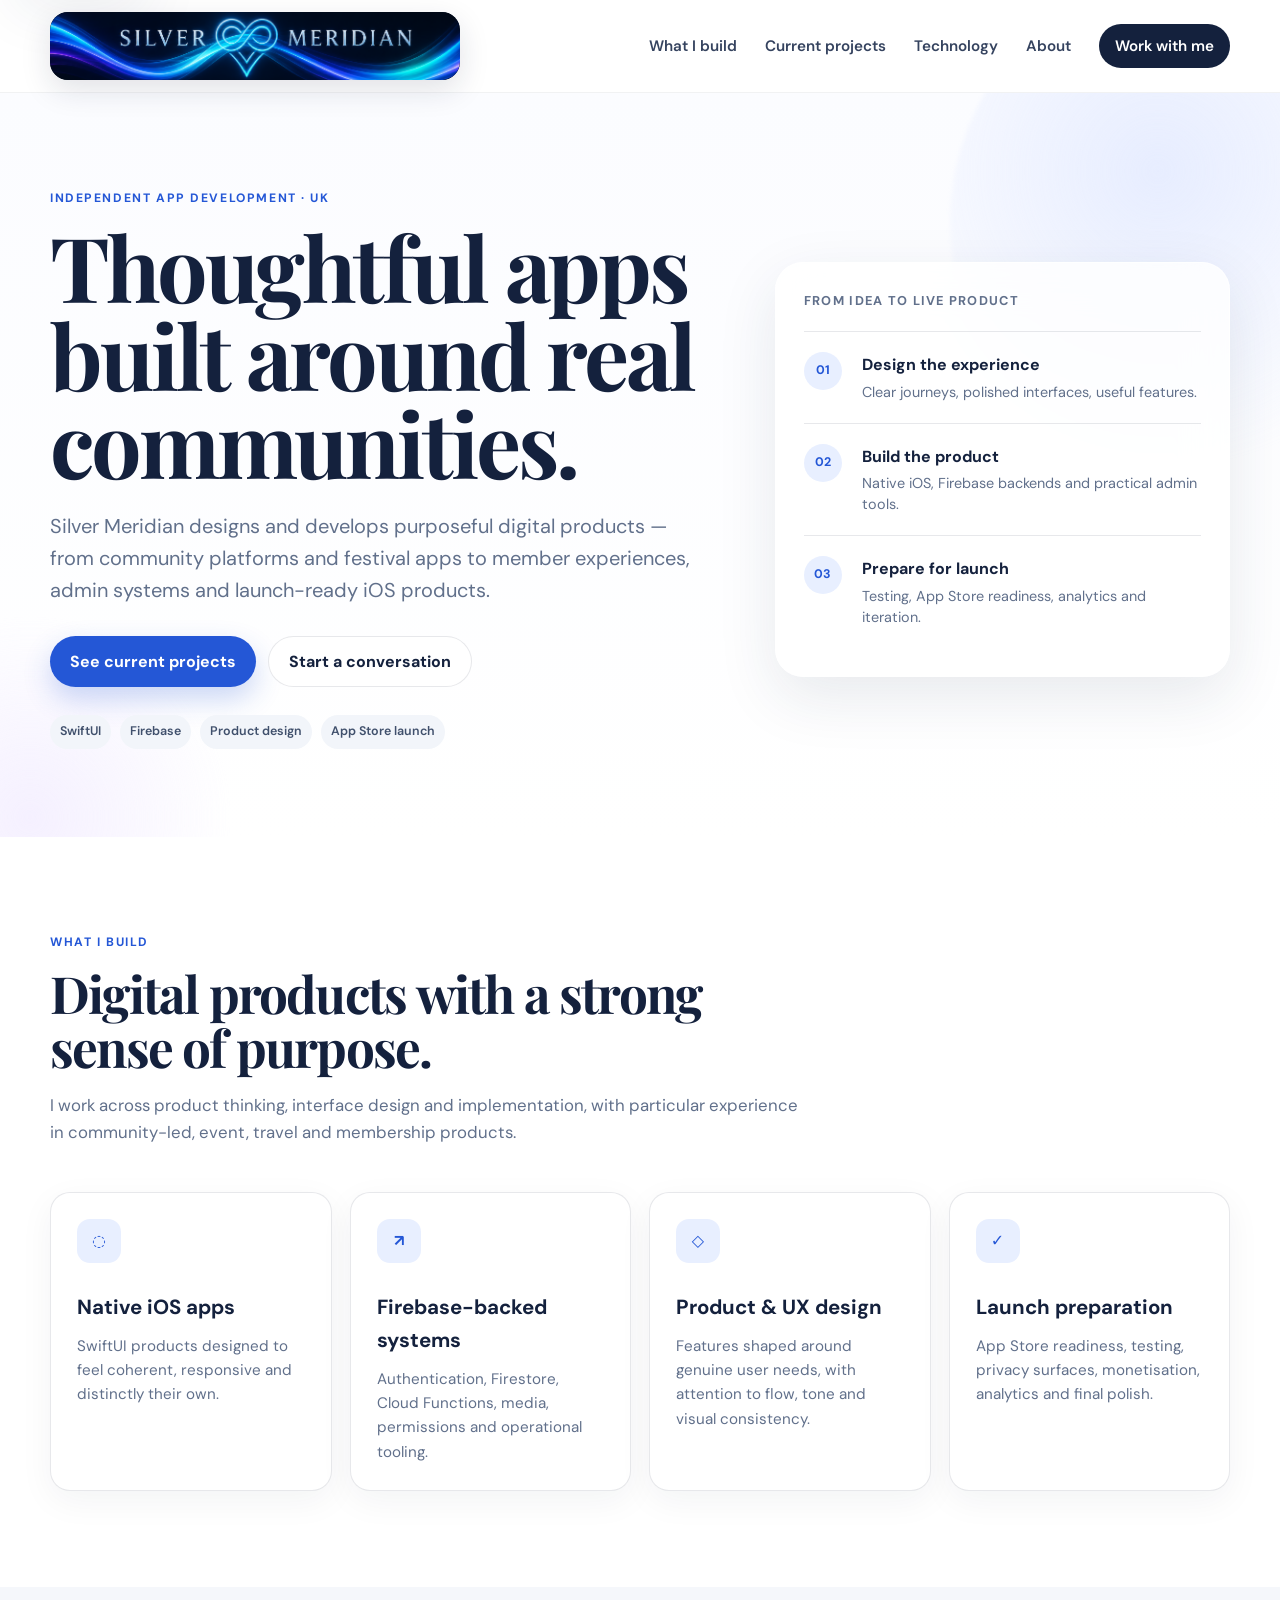
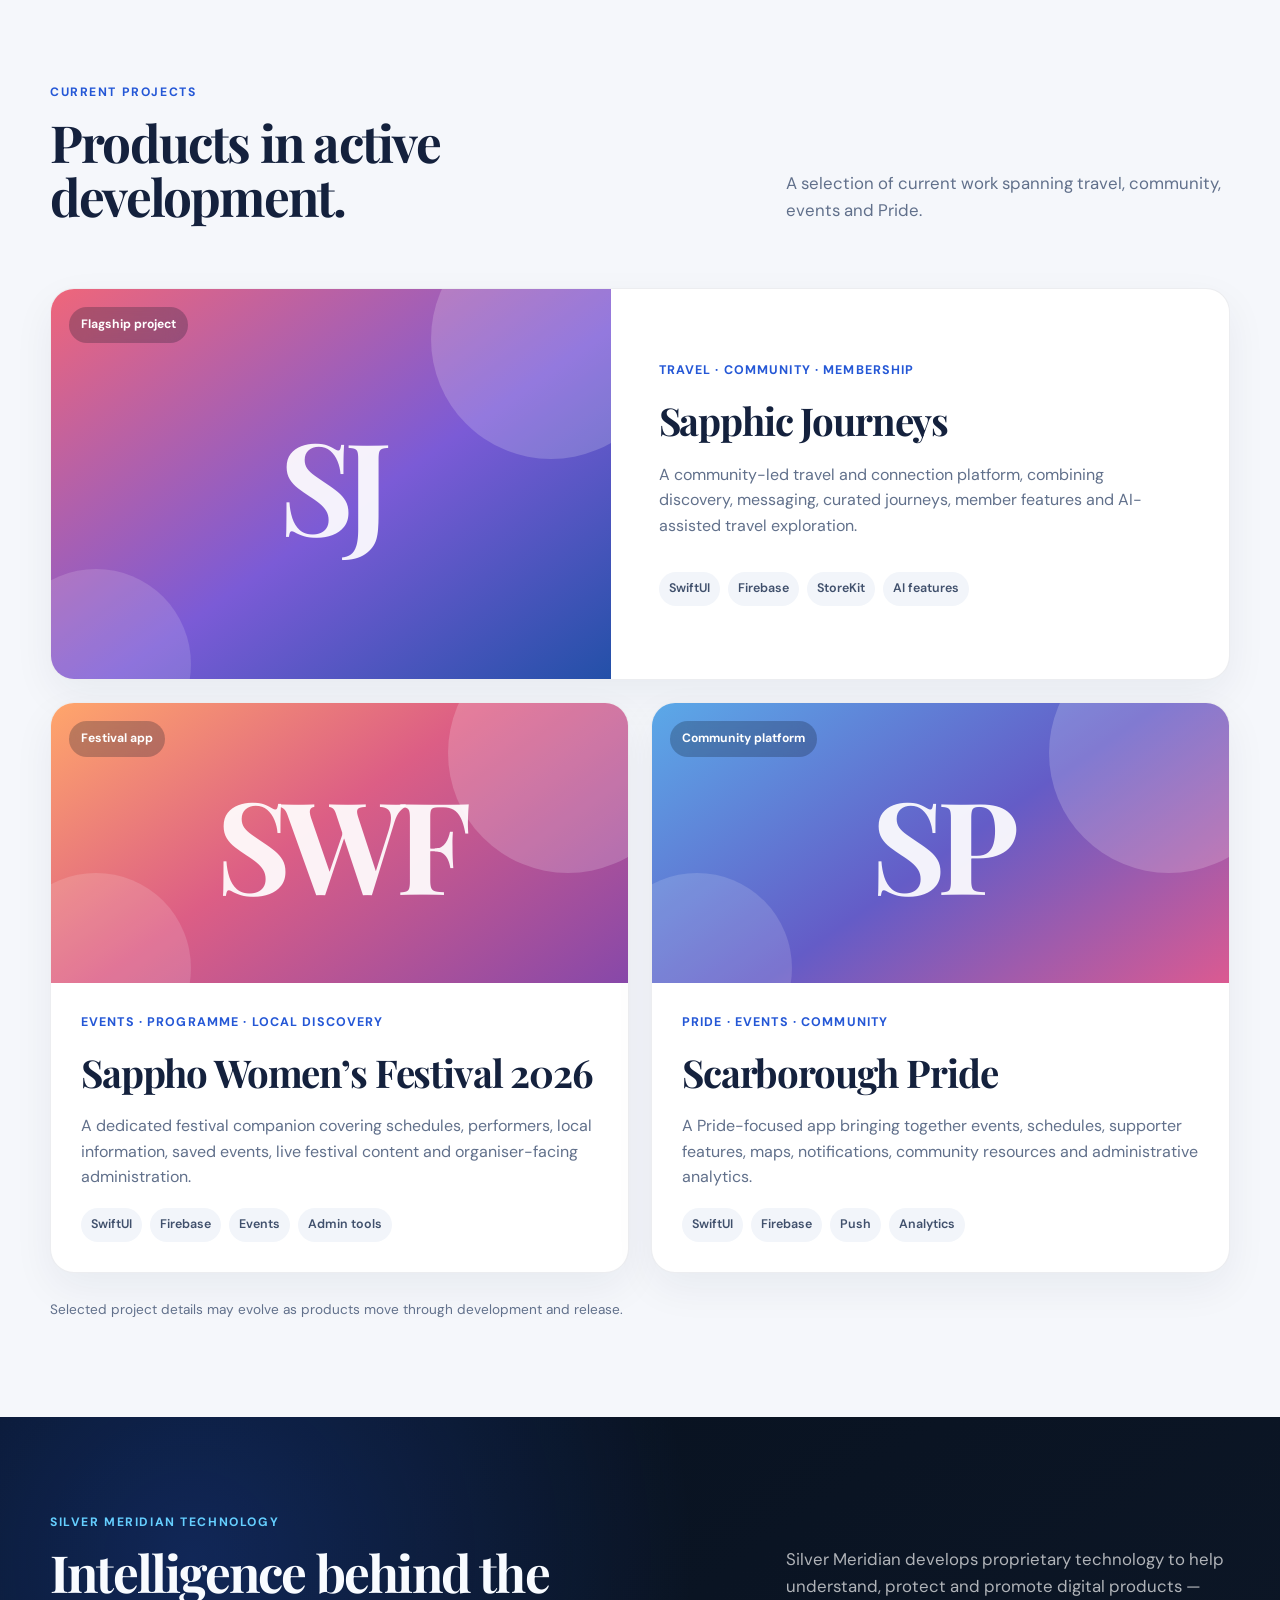
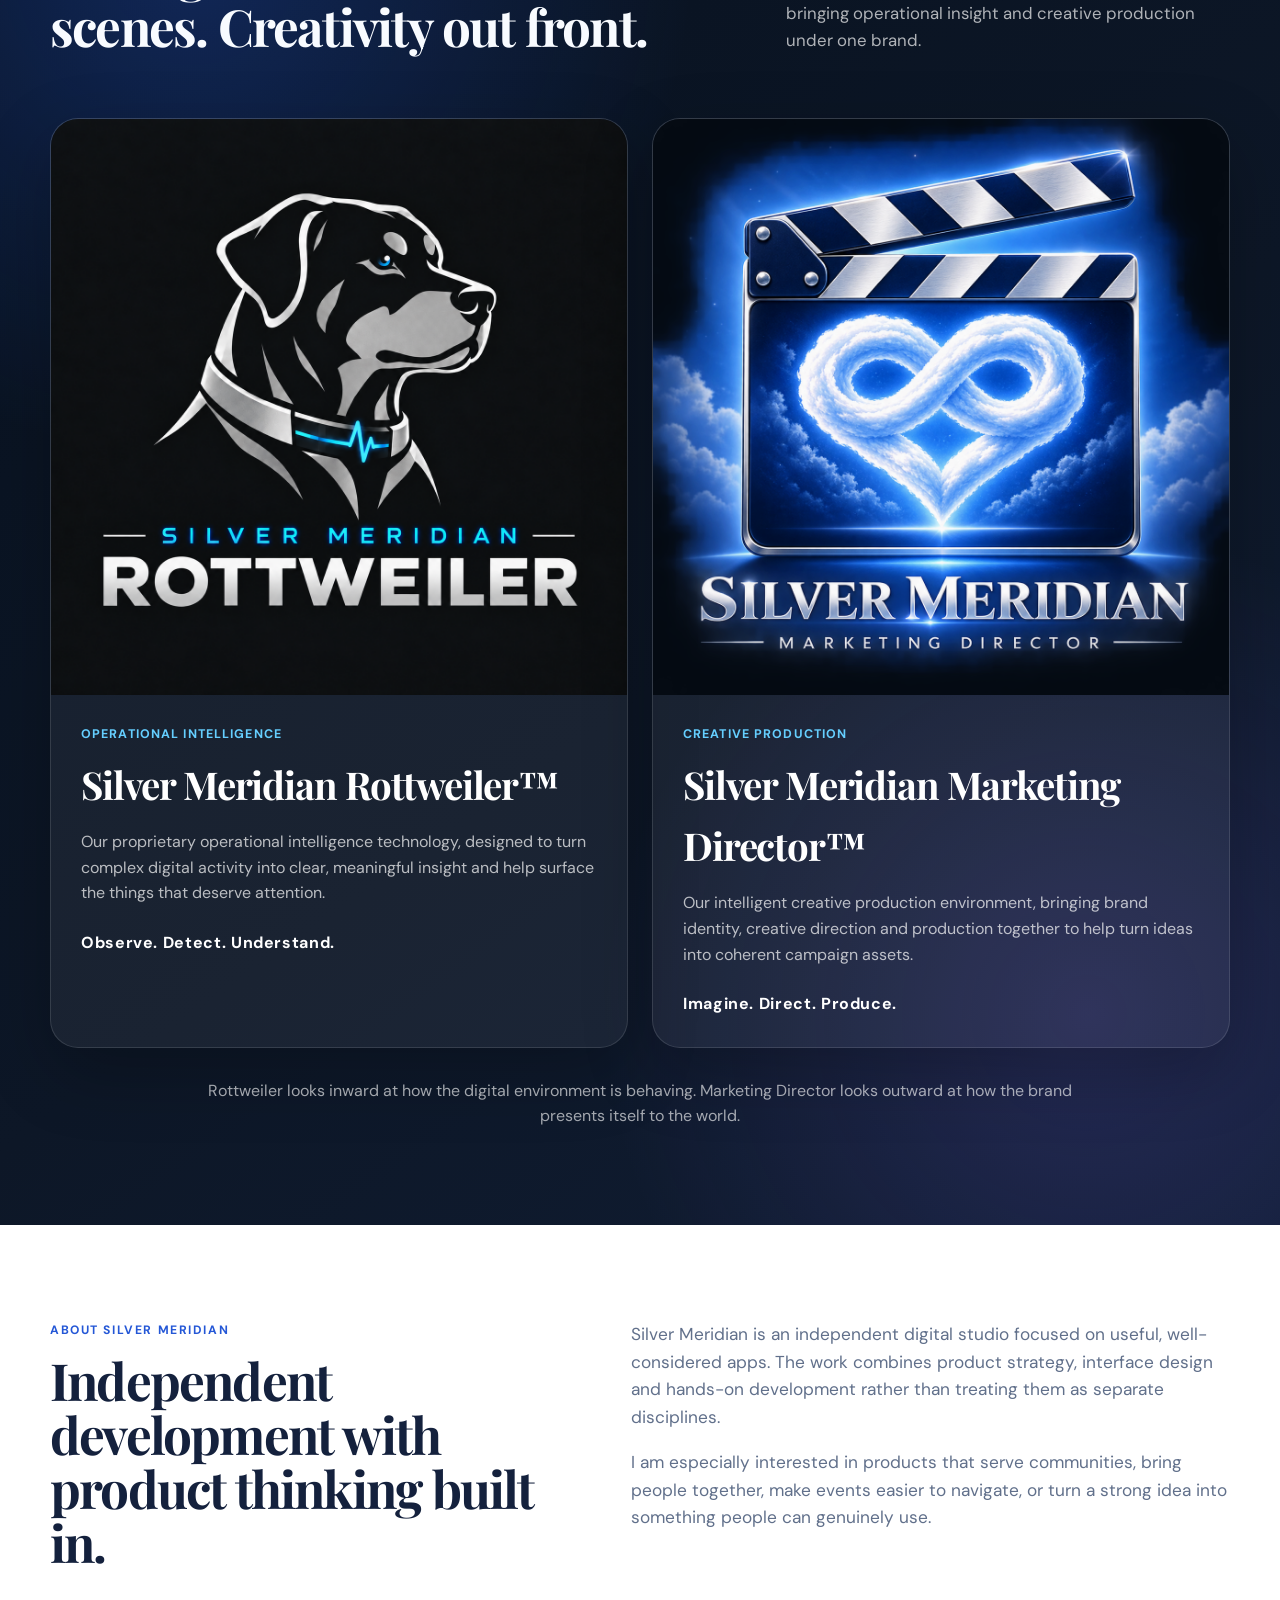
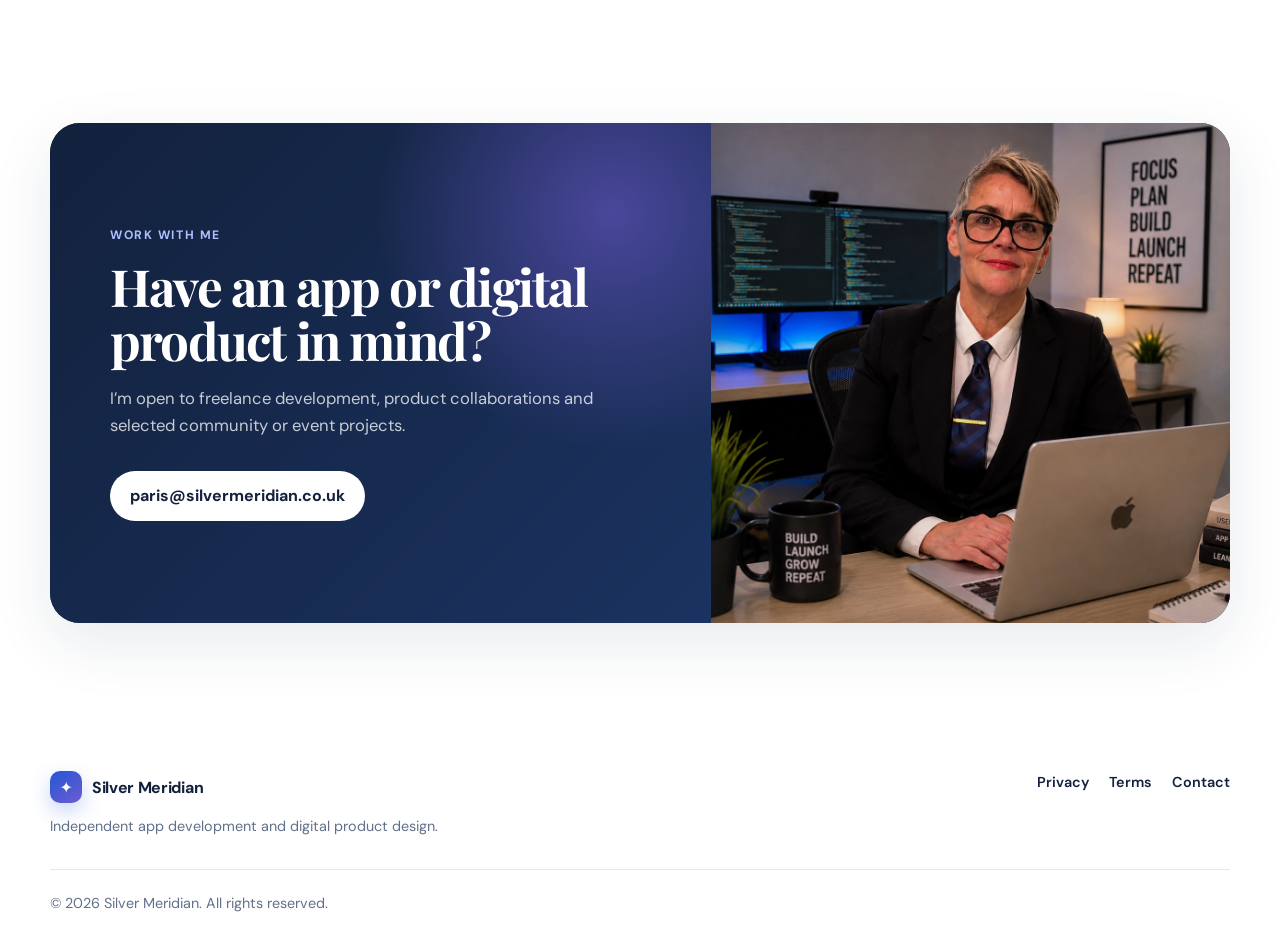
==== commit e655c572: "Fix swapped Technology product images" ====
--- a/index.html
+++ b/index.html
@@ -218,7 +218,7 @@
         <div class="technology-grid">
           <article class="technology-card">
             <div class="technology-art">
-              <img src="images/2066FAB1-B0A6-4F40-BADC-3B7836169B49.png" alt="Silver Meridian Rottweiler">
+              <img src="images/2C1AD3B0-230C-4094-8D31-C3EC334DB4B9.png" alt="Silver Meridian Rottweiler">
             </div>
             <div class="technology-body">
               <p class="project-type">Operational intelligence</p>
@@ -232,7 +232,7 @@
 
           <article class="technology-card">
             <div class="technology-art">
-              <img src="images/2C1AD3B0-230C-4094-8D31-C3EC334DB4B9.png" alt="Silver Meridian Marketing Director">
+              <img src="images/2066FAB1-B0A6-4F40-BADC-3B7836169B49.png" alt="Silver Meridian Marketing Director">
             </div>
             <div class="technology-body">
               <p class="project-type">Creative production</p>
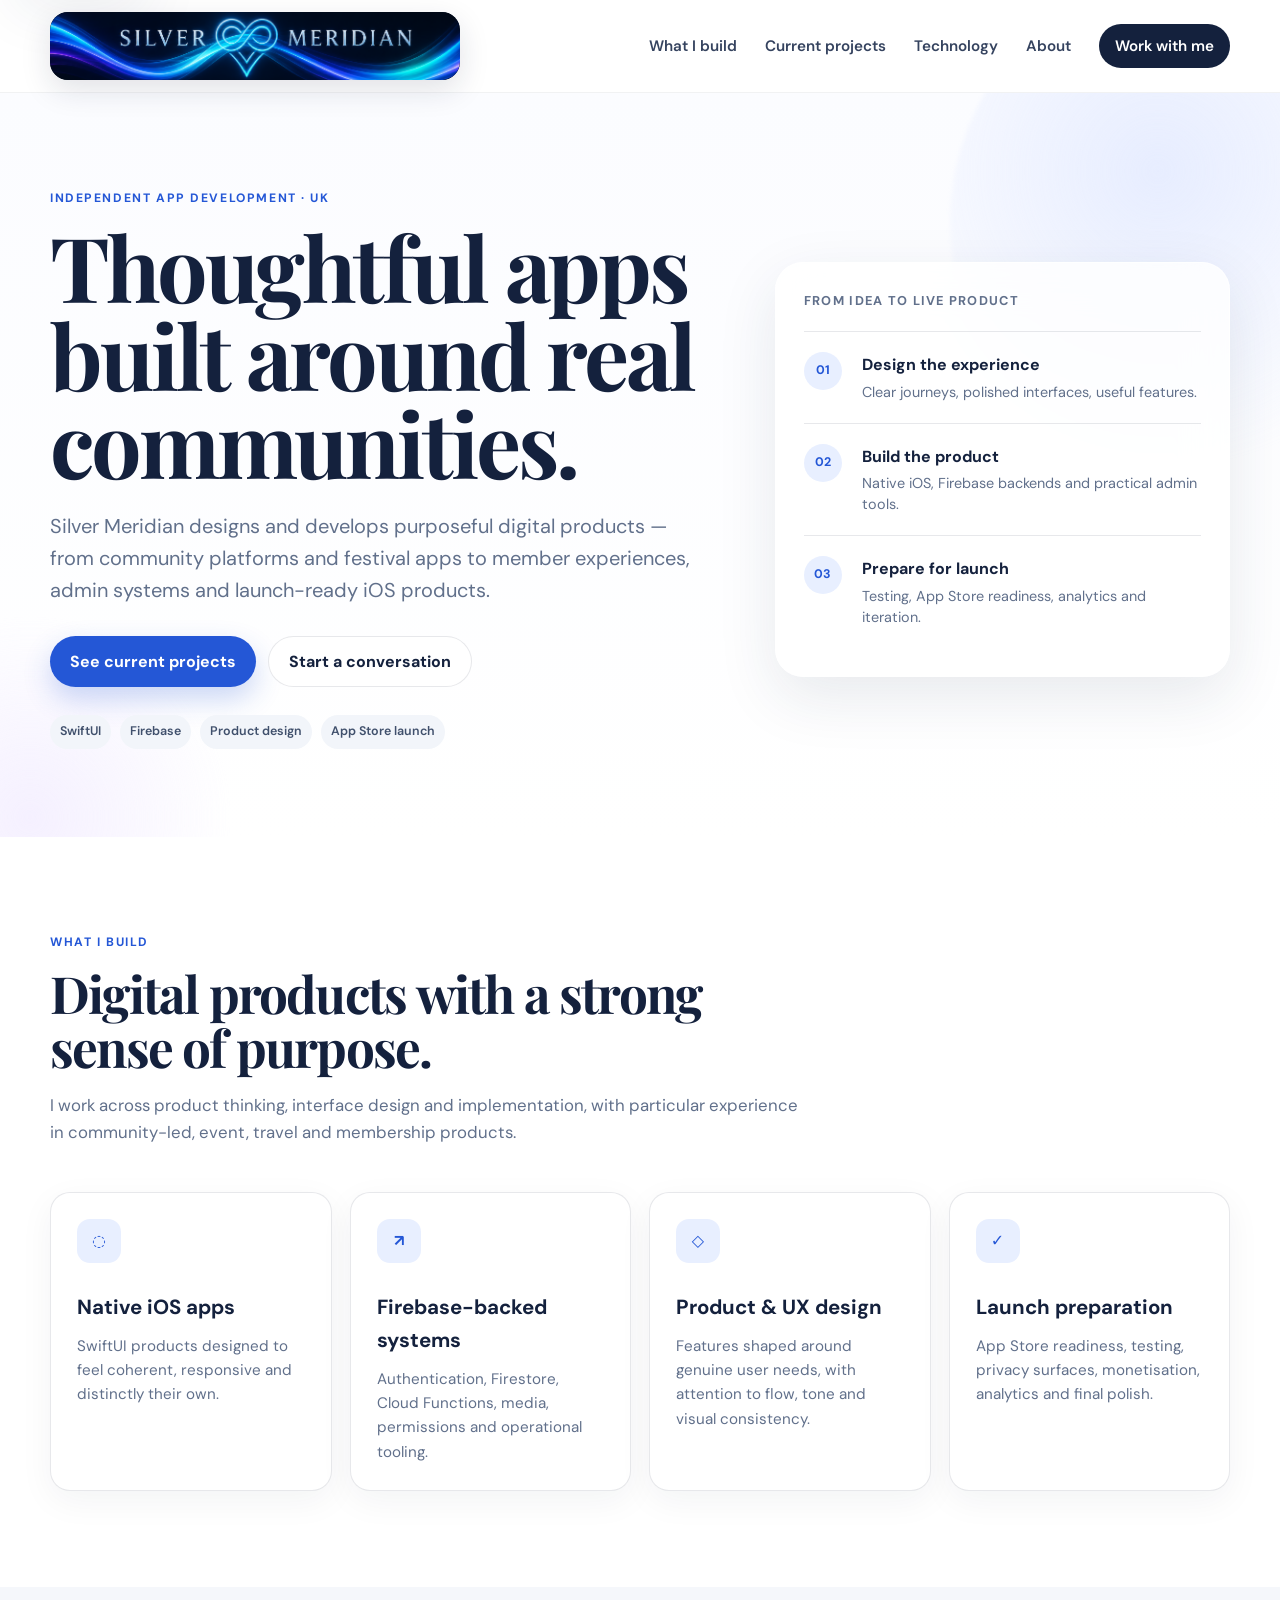
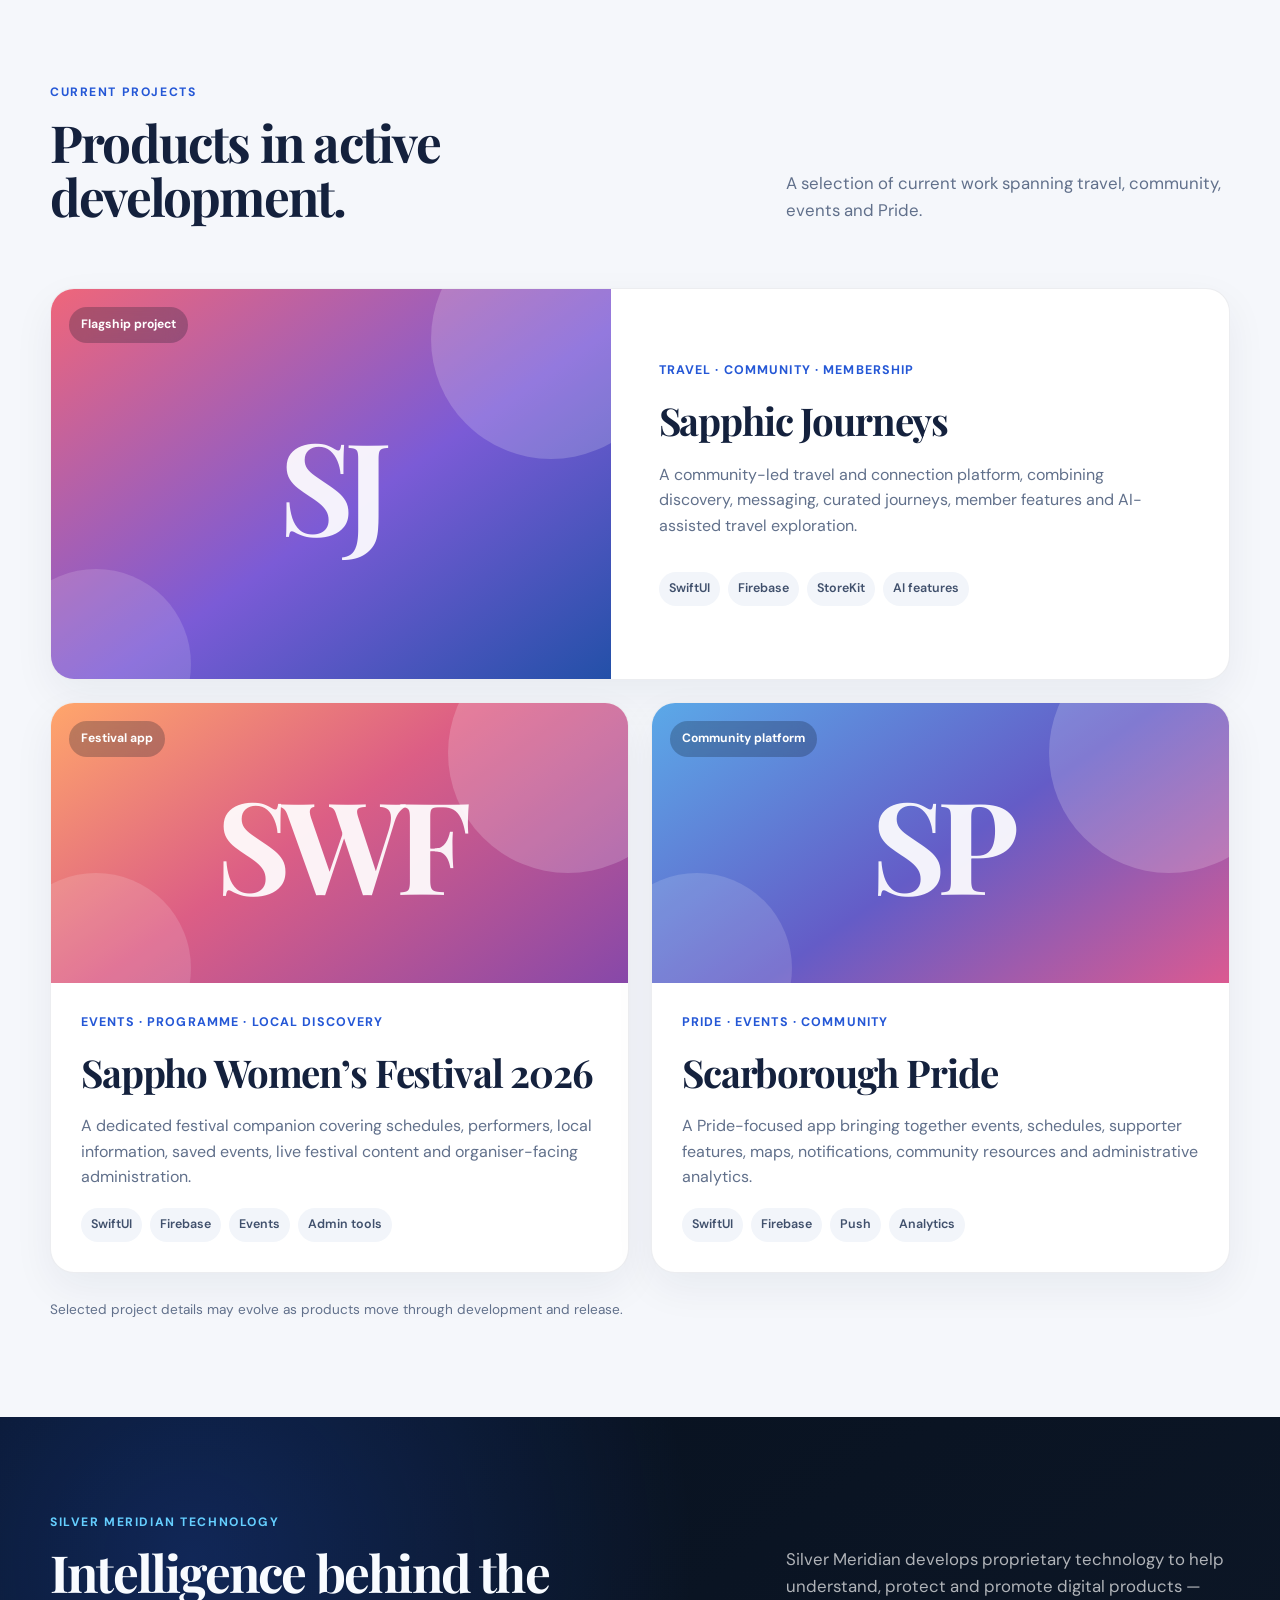
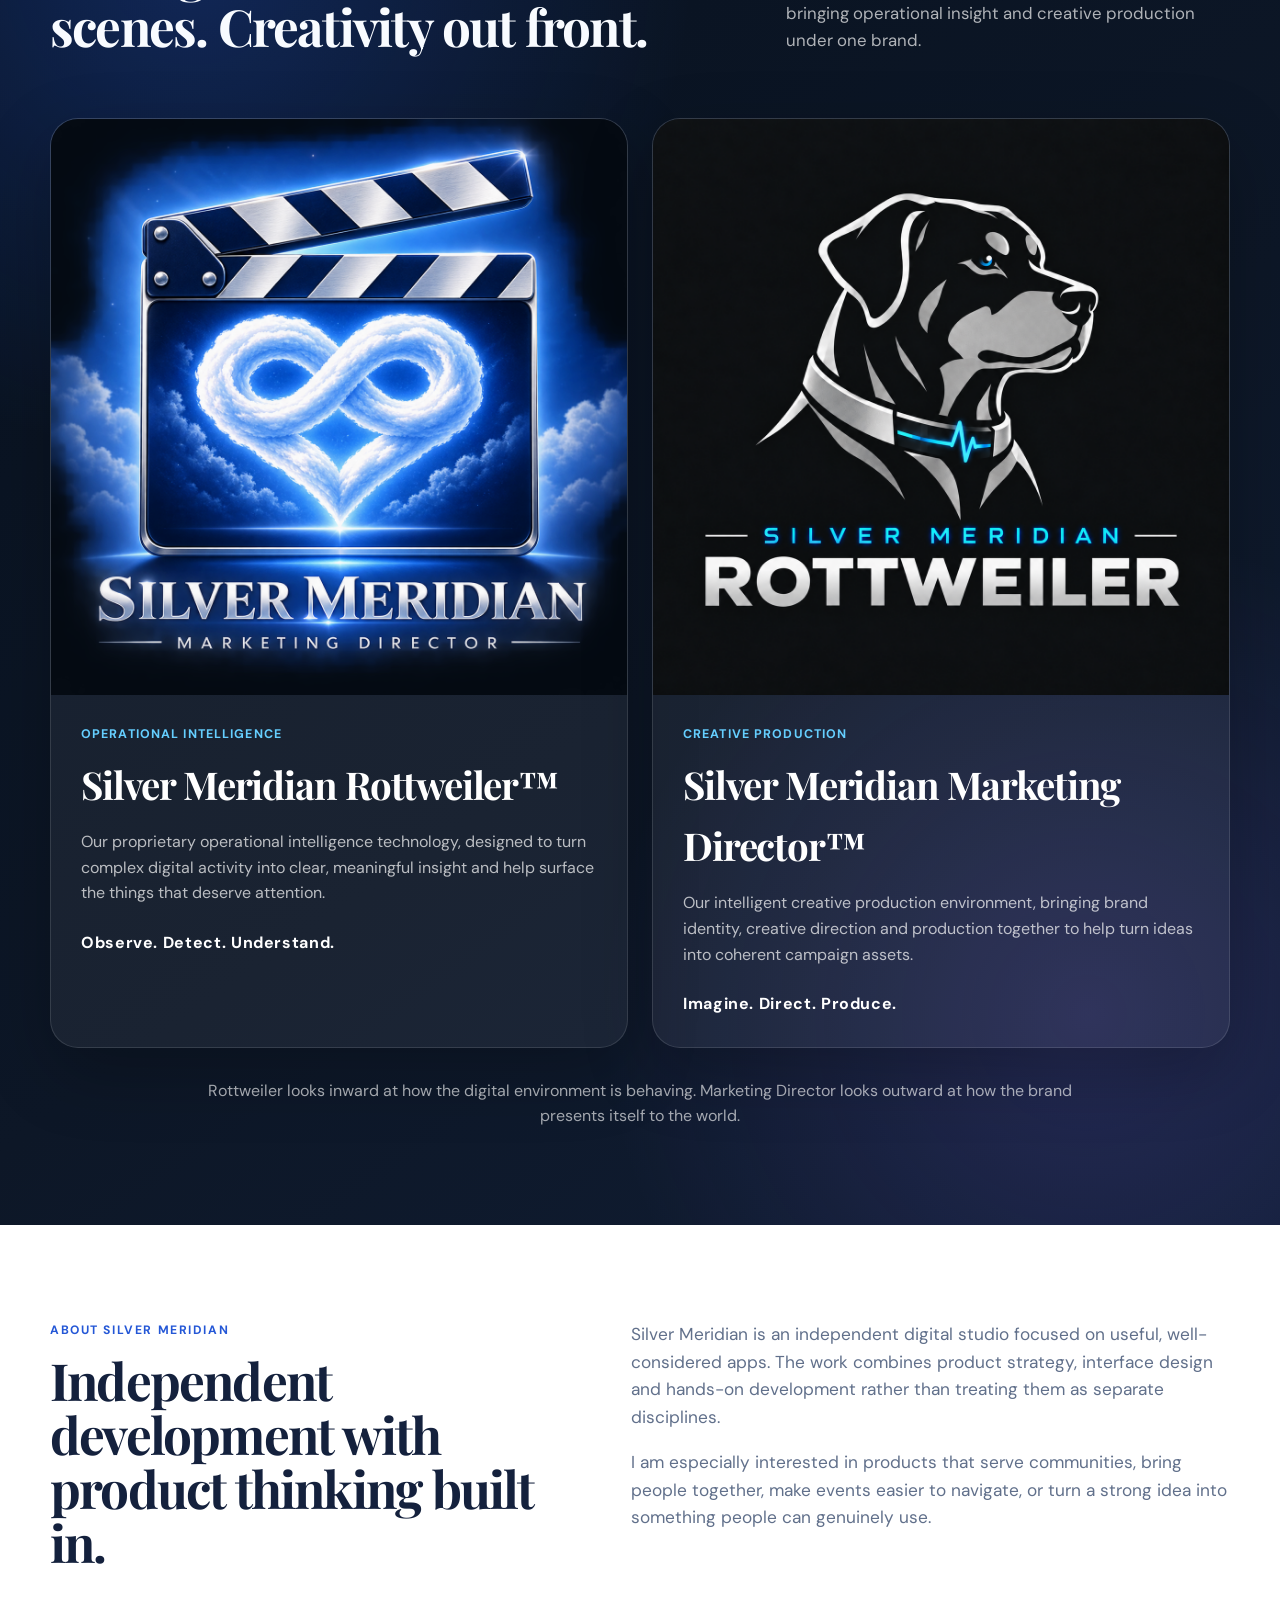
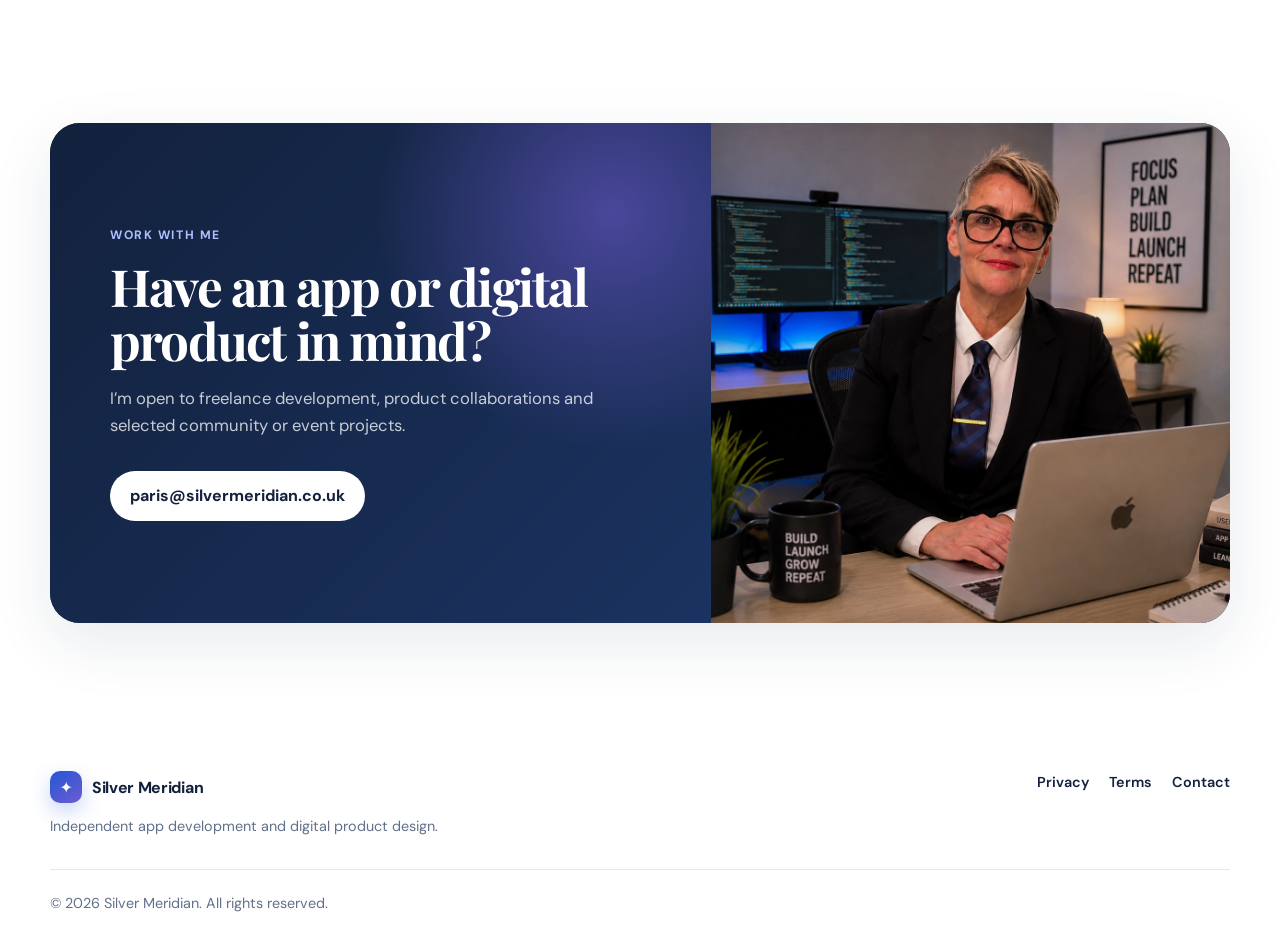
==== commit e5b7aac8: "Correct Technology product artwork pairing" ====
--- a/index.html
+++ b/index.html
@@ -218,7 +218,7 @@
         <div class="technology-grid">
           <article class="technology-card">
             <div class="technology-art">
-              <img src="images/2C1AD3B0-230C-4094-8D31-C3EC334DB4B9.png" alt="Silver Meridian Rottweiler">
+              <img src="images/2066FAB1-B0A6-4F40-BADC-3B7836169B49.png" alt="Silver Meridian Rottweiler">
             </div>
             <div class="technology-body">
               <p class="project-type">Operational intelligence</p>
@@ -232,7 +232,7 @@
 
           <article class="technology-card">
             <div class="technology-art">
-              <img src="images/2066FAB1-B0A6-4F40-BADC-3B7836169B49.png" alt="Silver Meridian Marketing Director">
+              <img src="images/2C1AD3B0-230C-4094-8D31-C3EC334DB4B9.png" alt="Silver Meridian Marketing Director">
             </div>
             <div class="technology-body">
               <p class="project-type">Creative production</p>
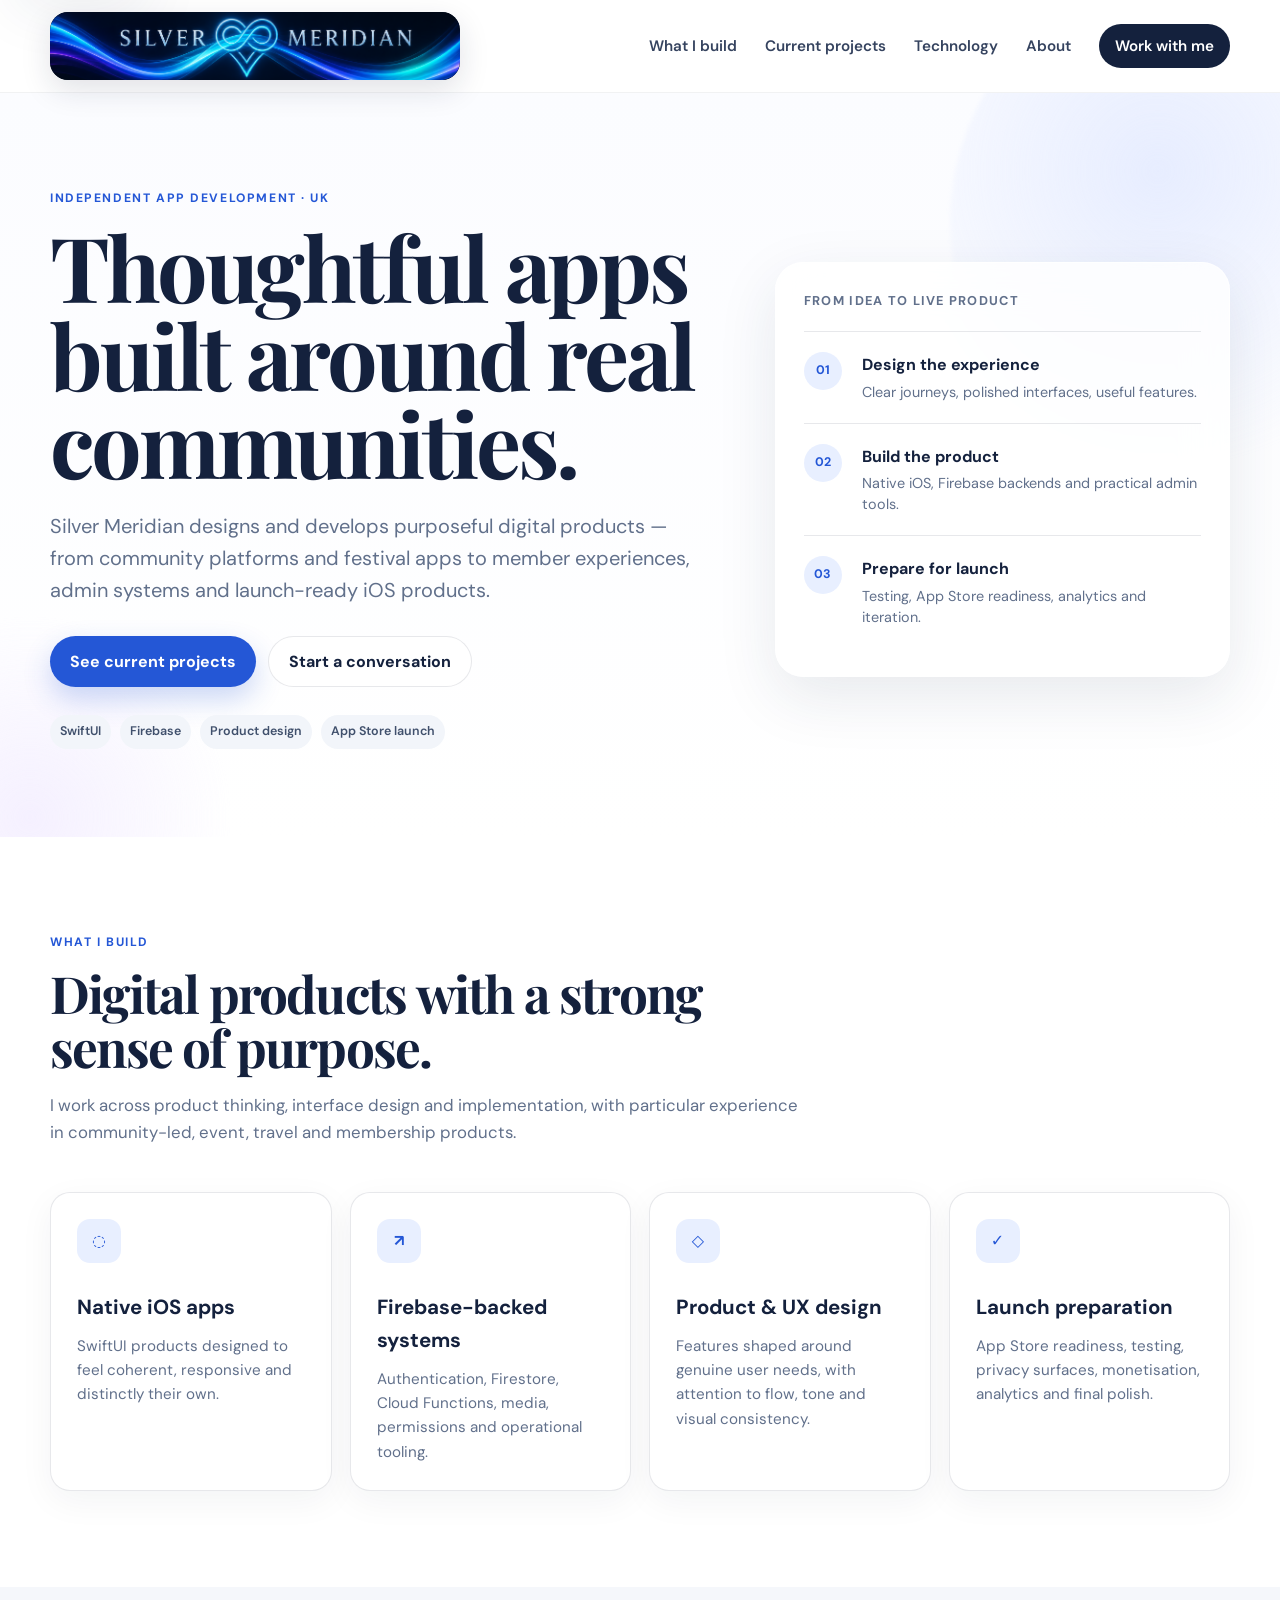
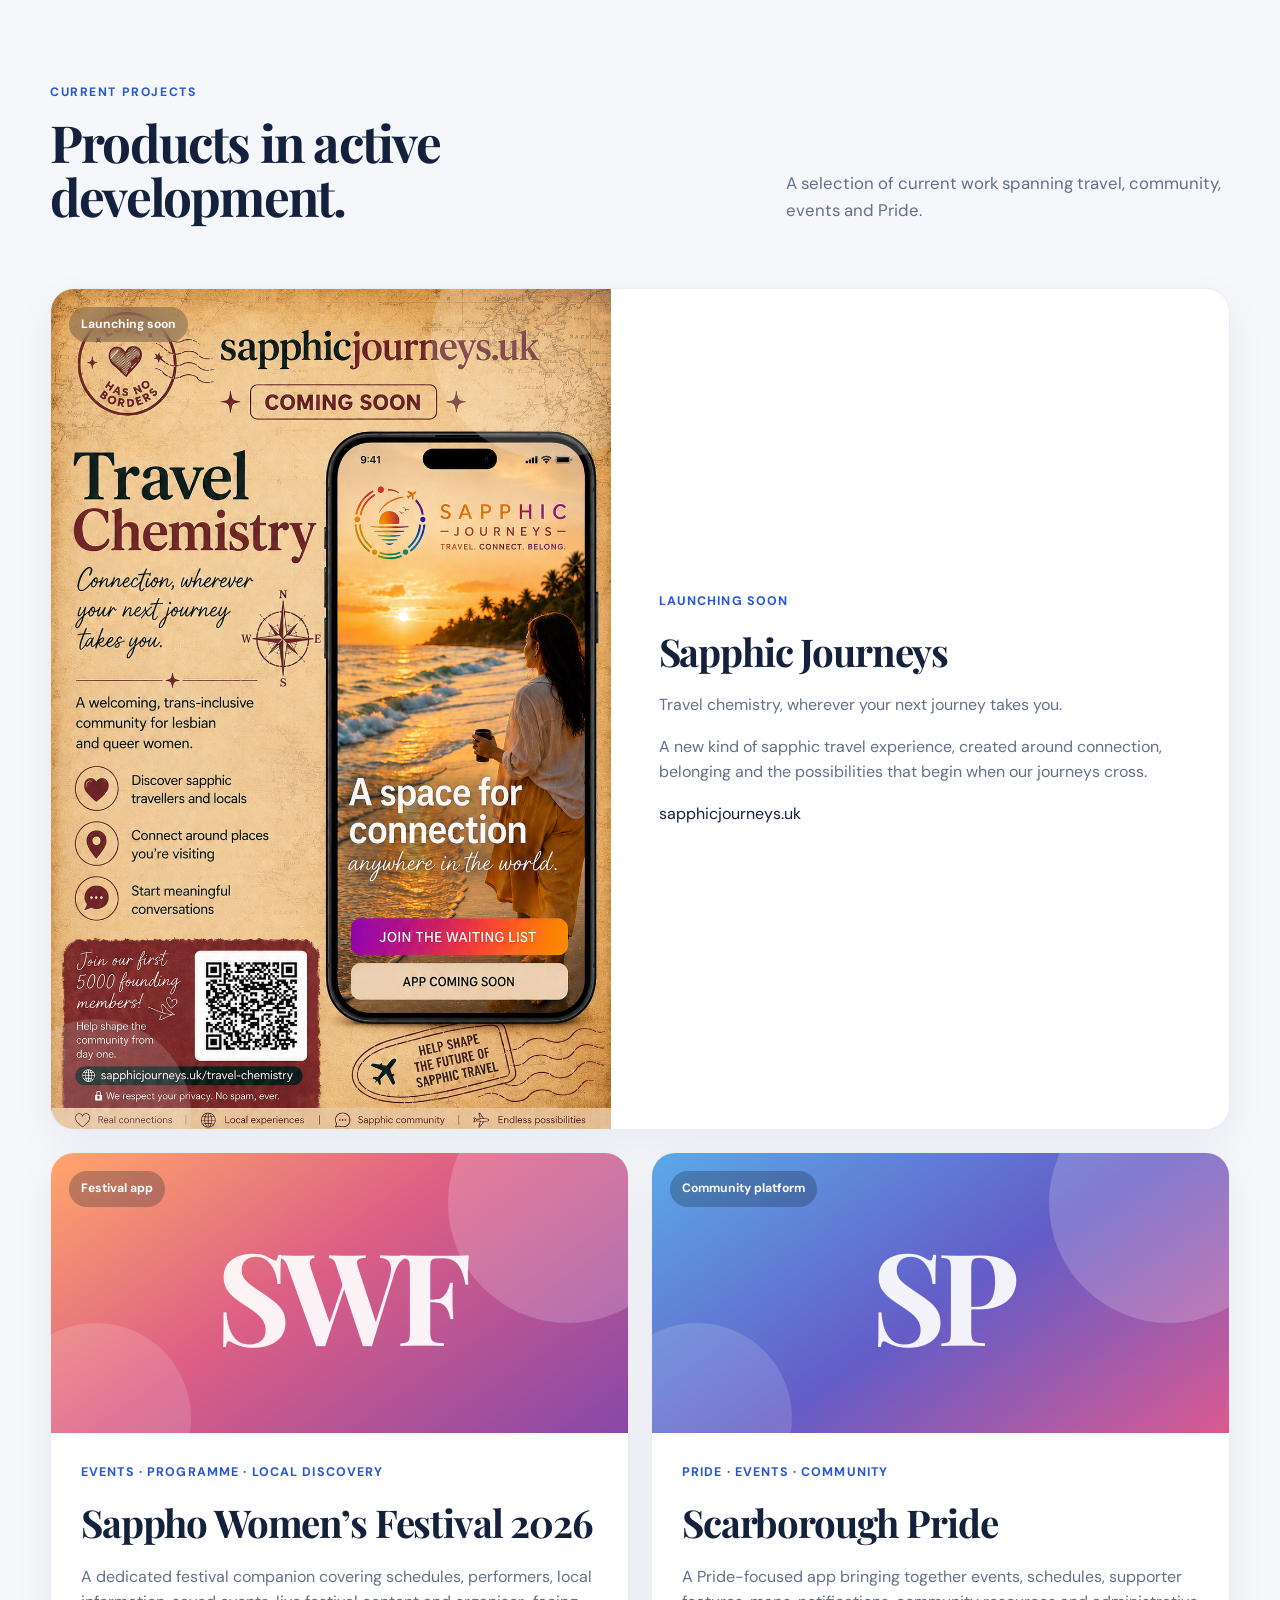
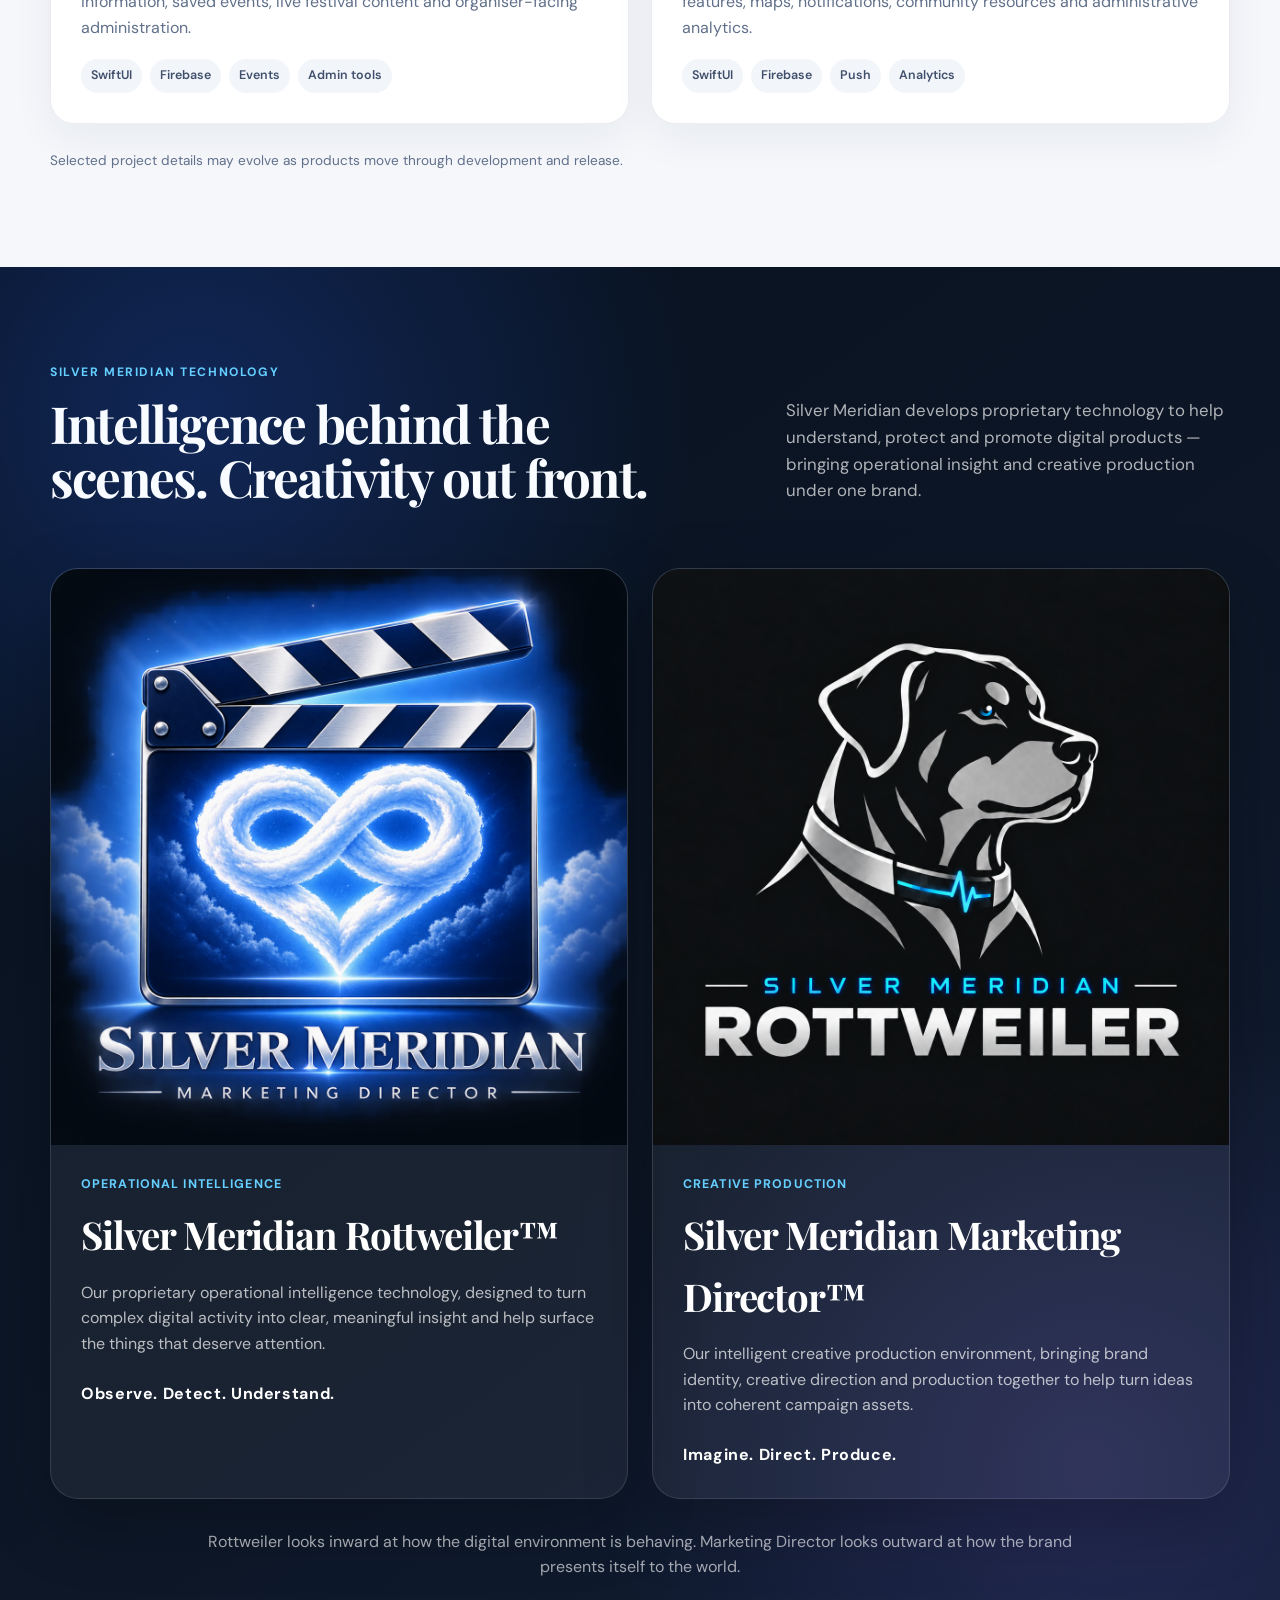
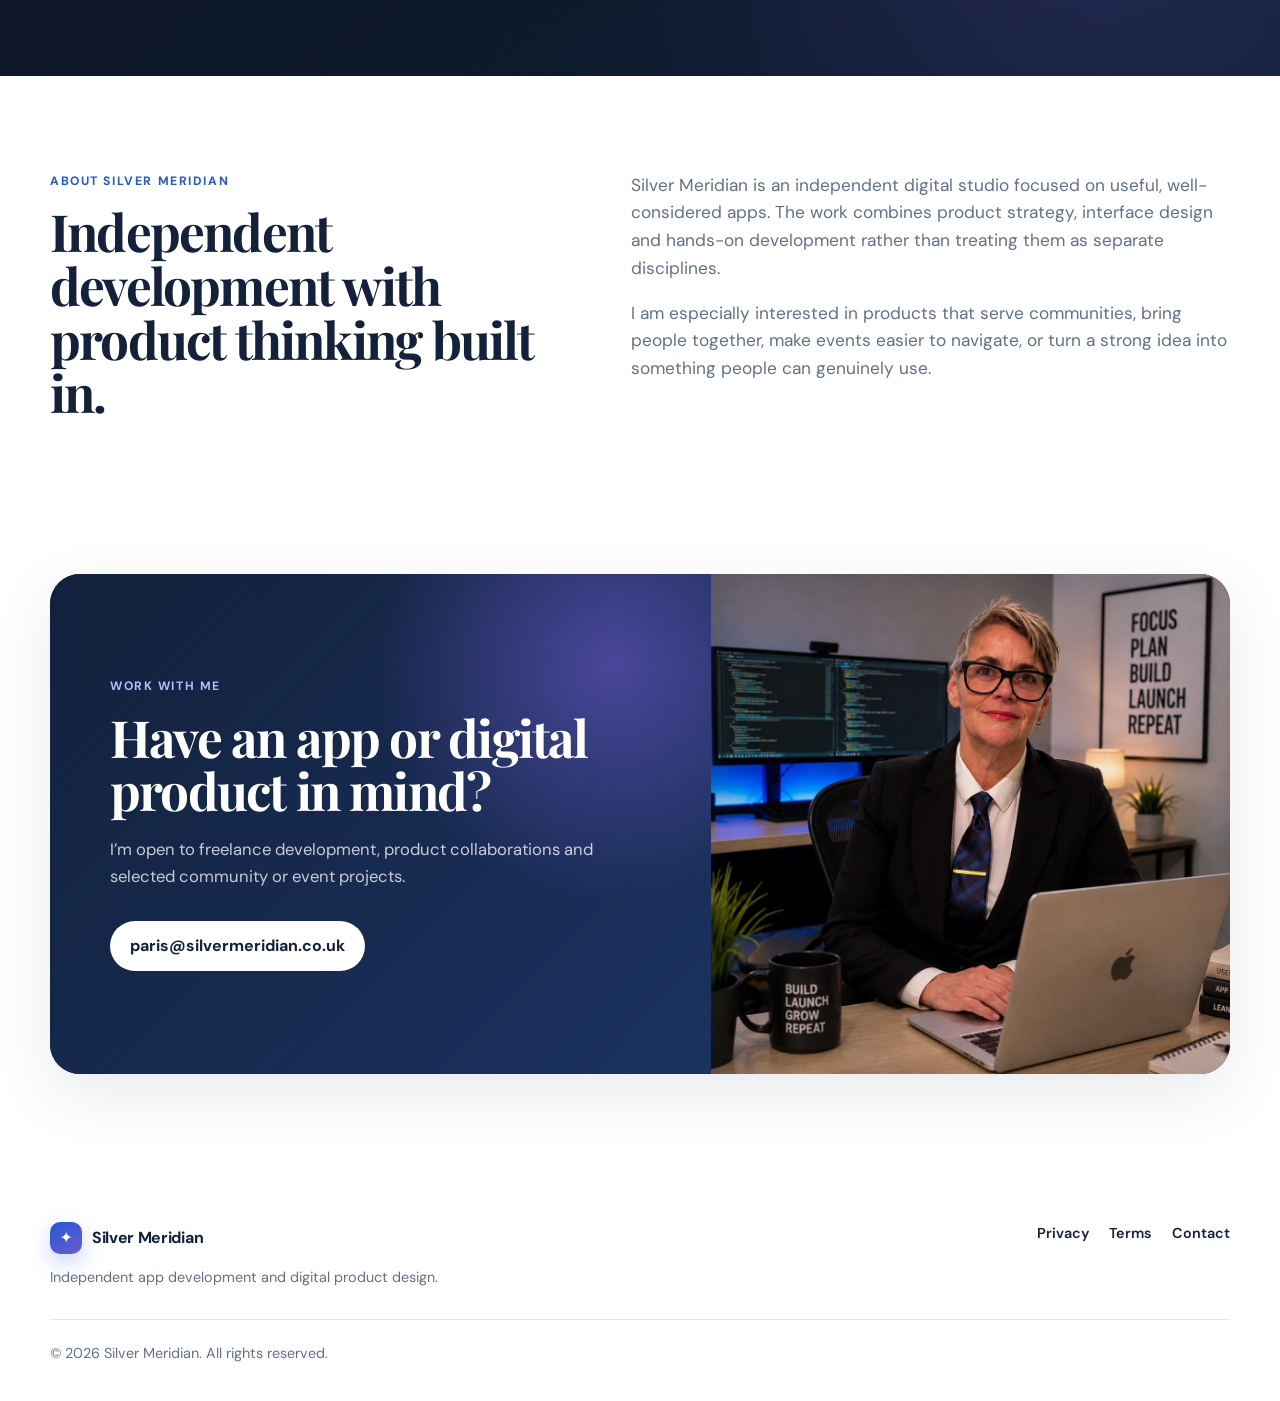
==== commit 103a4124: "Add Sapphic Journeys launching soon feature artwork" ====
--- a/index.html
+++ b/index.html
@@ -143,20 +143,18 @@
 
         <div class="projects-grid">
           <article class="project-card project-featured">
-            <div class="project-art project-art-journeys">
-              <span class="project-badge">Flagship project</span>
-              <span class="project-monogram">SJ</span>
+            <div class="project-art project-art-journeys project-art-image">
+              <img src="images/978ECE0F-35D6-4C4C-B2A4-A3A8BA1CA519.png" alt="Sapphic Journeys">
+              <span class="project-badge project-badge-launch">Launching soon</span>
             </div>
             <div class="project-body">
-              <p class="project-type">Travel · Community · Membership</p>
+              <p class="project-type">Launching soon</p>
               <h3>Sapphic Journeys</h3>
-              <p>
-                A community-led travel and connection platform, combining discovery, messaging, curated journeys,
-                member features and AI-assisted travel exploration.
-              </p>
-              <div class="project-tags">
-                <span>SwiftUI</span><span>Firebase</span><span>StoreKit</span><span>AI features</span>
-              </div>
+              <p class="project-launch-line">Travel chemistry, wherever your next journey takes you.</p>
+              <p>
+                A new kind of sapphic travel experience, created around connection, belonging and the possibilities that begin when our journeys cross.
+              </p>
+              <a class="project-launch-link" href="https://www.sapphicjourneys.uk" target="_blank" rel="noopener noreferrer">sapphicjourneys.uk</a>
             </div>
           </article>
 
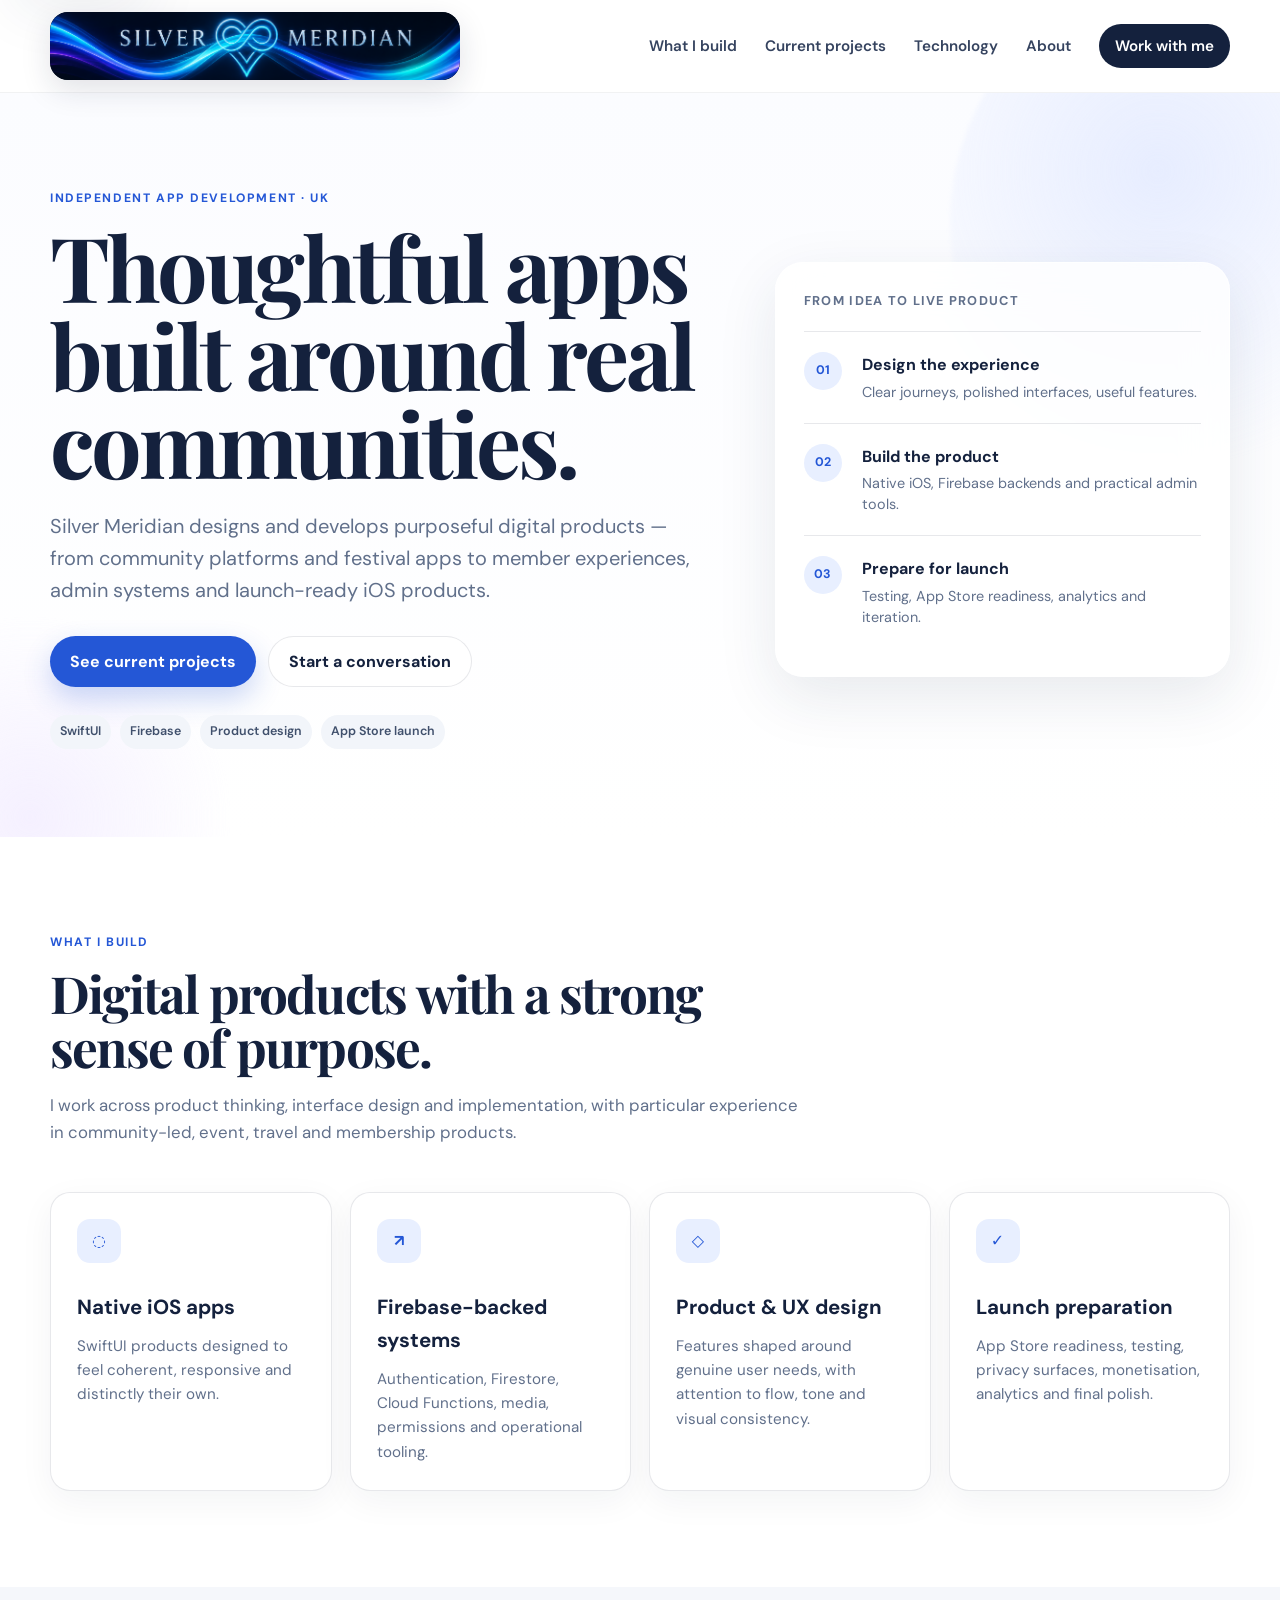
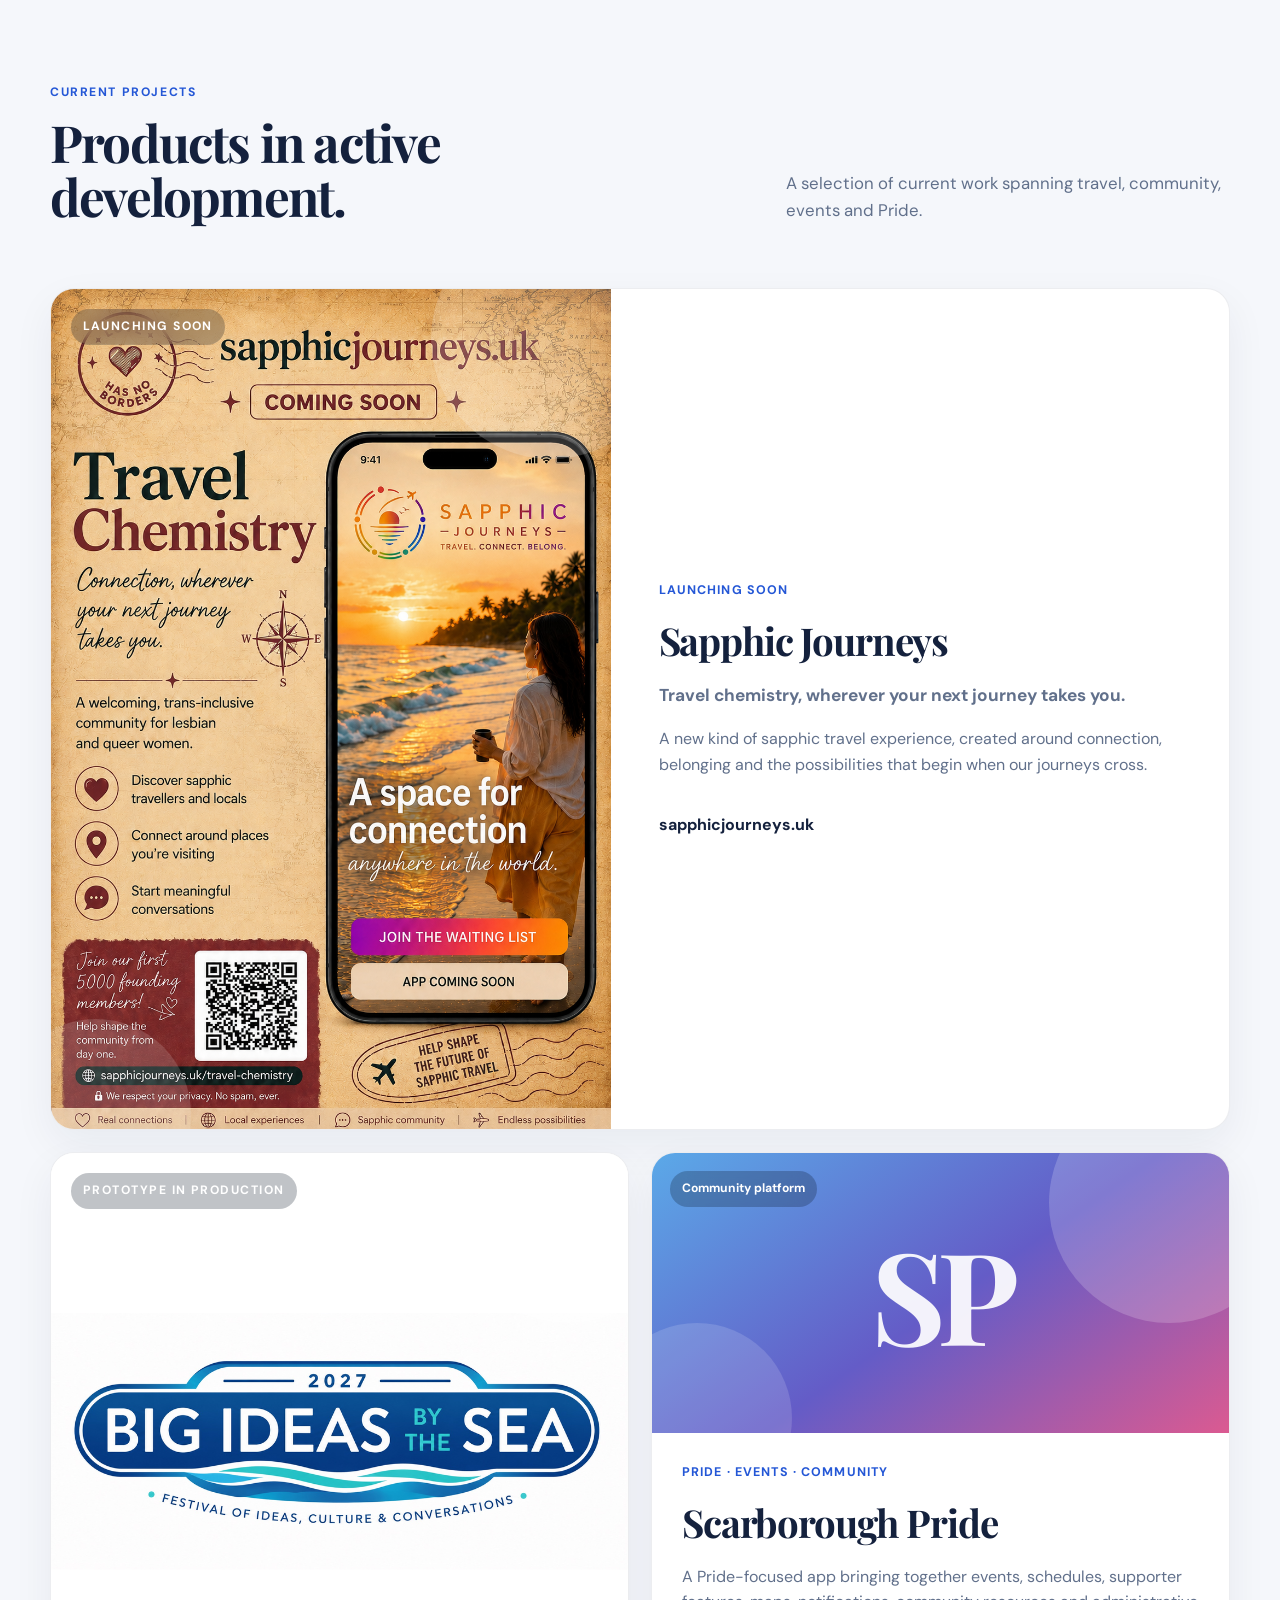
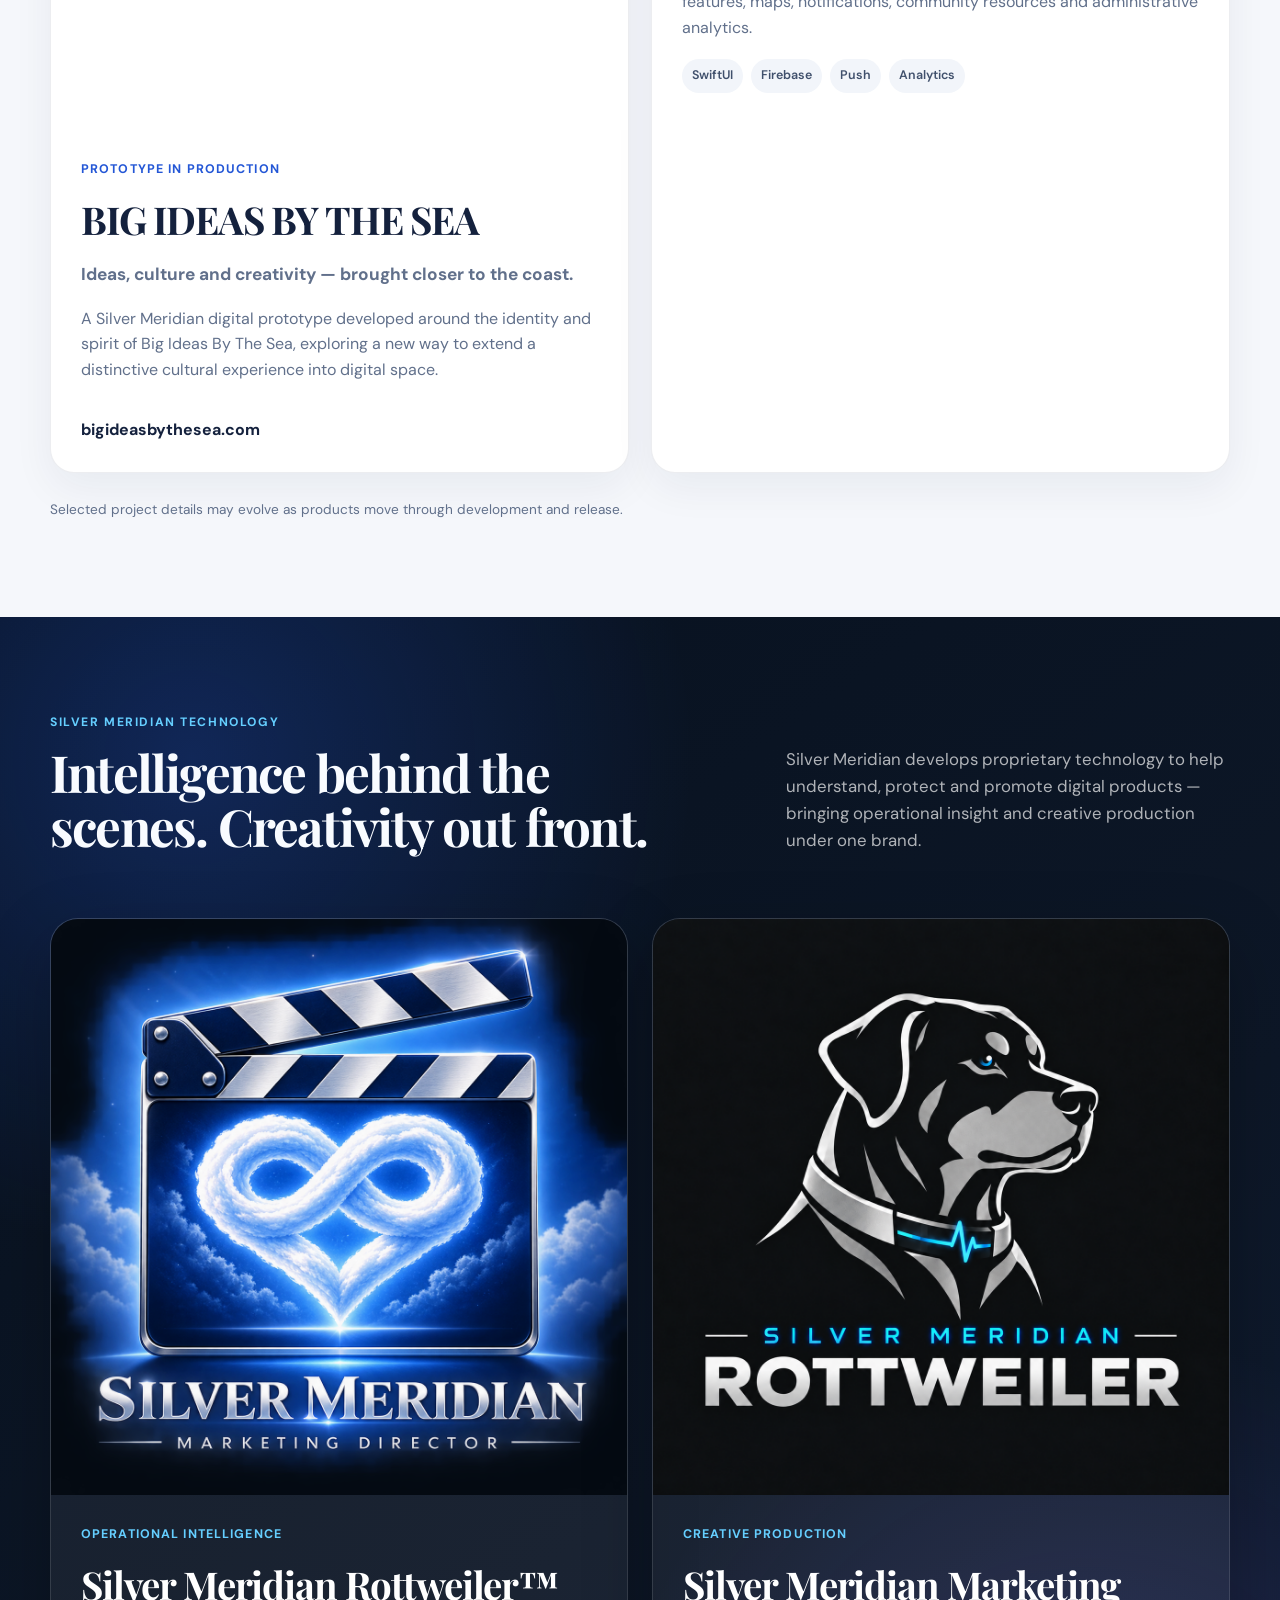
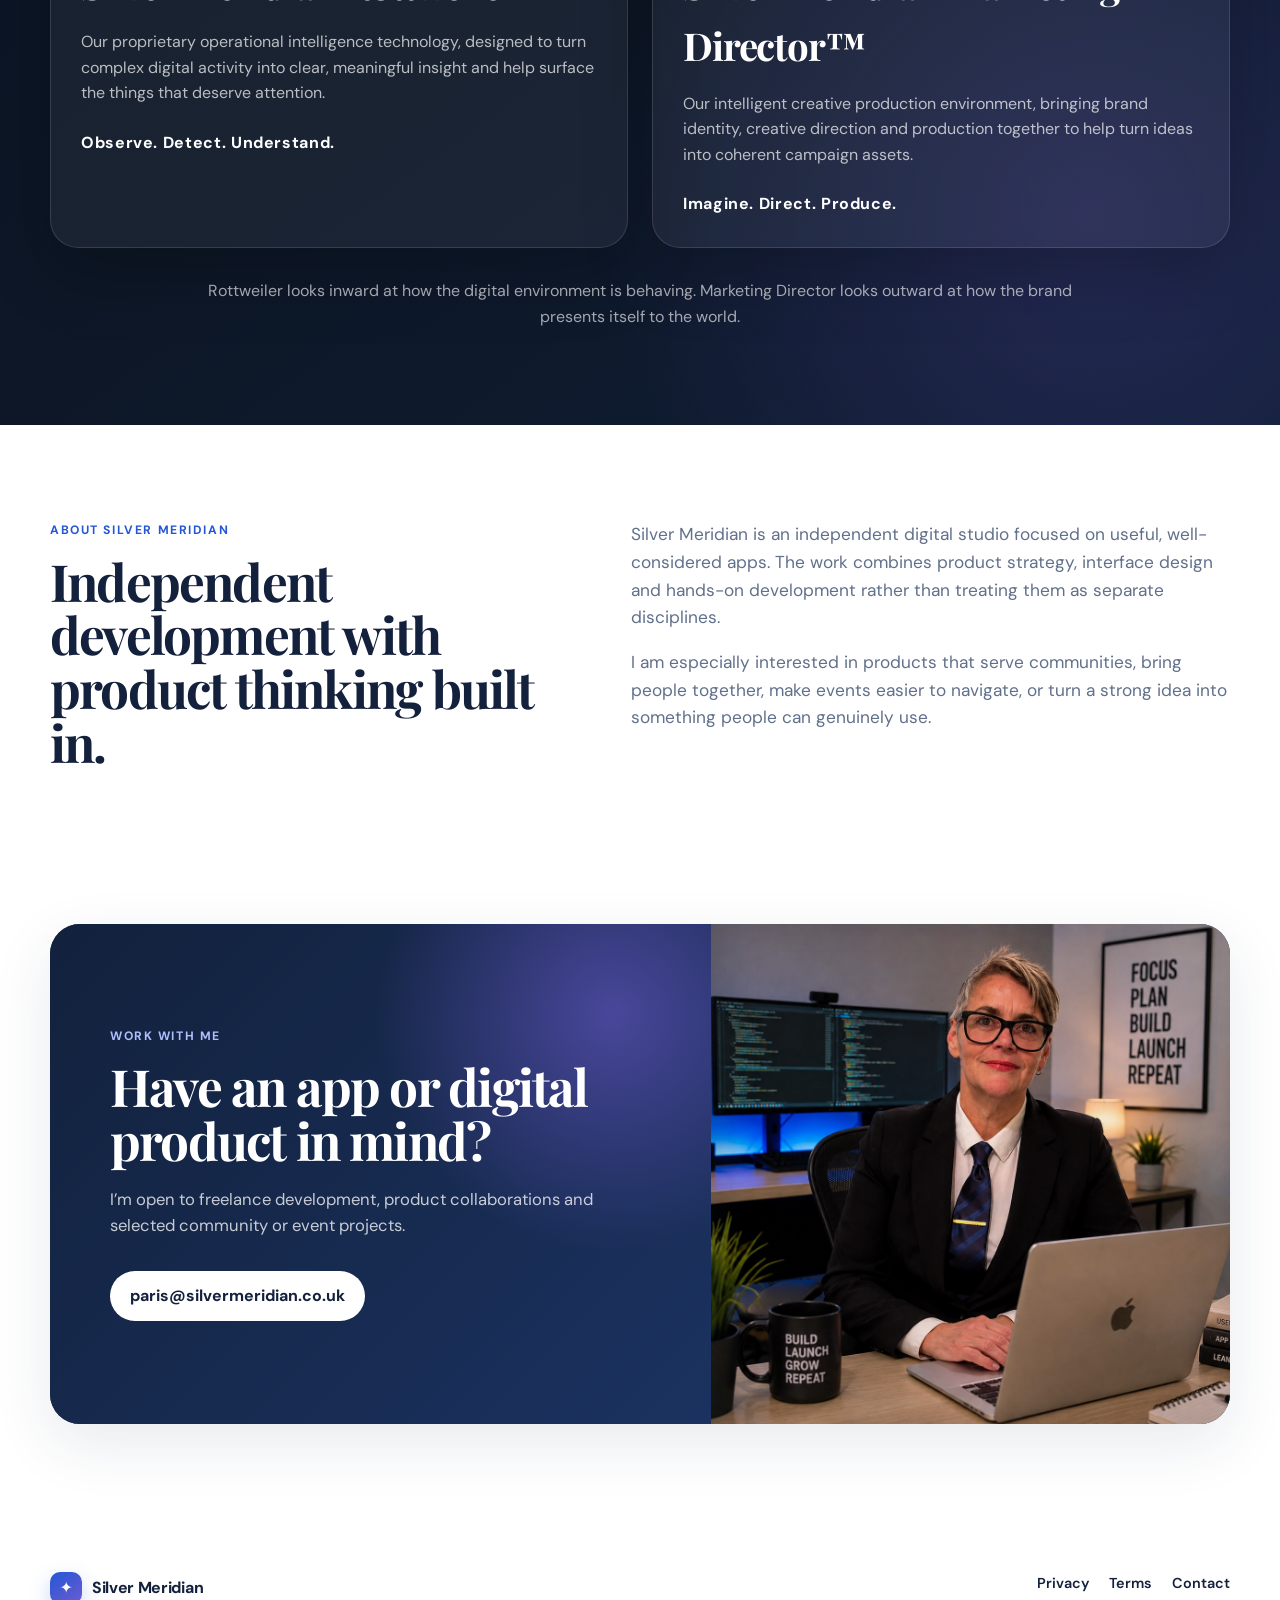
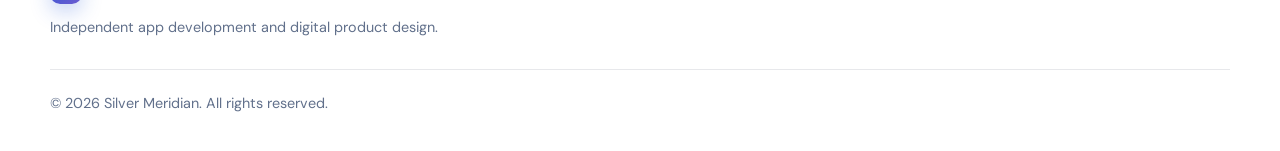
==== commit 7d0e55a4: "Replace festival card with Big Ideas By The Sea prototype" ====
--- a/index.html
+++ b/index.html
@@ -159,20 +159,18 @@
           </article>
 
           <article class="project-card">
-            <div class="project-art project-art-sappho">
-              <span class="project-badge">Festival app</span>
-              <span class="project-monogram">SWF</span>
+            <div class="project-art project-art-image project-art-bibs">
+              <img src="images/BIBS_AppIcon_1024x1024.png" alt="Big Ideas By The Sea app prototype">
+              <span class="project-badge project-badge-launch">Prototype in production</span>
             </div>
             <div class="project-body">
-              <p class="project-type">Events · Programme · Local discovery</p>
-              <h3>Sappho Women’s Festival 2026</h3>
-              <p>
-                A dedicated festival companion covering schedules, performers, local information, saved events,
-                live festival content and organiser-facing administration.
-              </p>
-              <div class="project-tags">
-                <span>SwiftUI</span><span>Firebase</span><span>Events</span><span>Admin tools</span>
-              </div>
+              <p class="project-type">Prototype in production</p>
+              <h3>BIG IDEAS BY THE SEA</h3>
+              <p class="project-launch-line">Ideas, culture and creativity — brought closer to the coast.</p>
+              <p>
+                A Silver Meridian digital prototype developed around the identity and spirit of Big Ideas By The Sea, exploring a new way to extend a distinctive cultural experience into digital space.
+              </p>
+              <a class="project-launch-link" href="https://www.bigideasbythesea.com/" target="_blank" rel="noopener noreferrer">bigideasbythesea.com</a>
             </div>
           </article>
 
--- a/styles.css
+++ b/styles.css
@@ -129,3 +129,12 @@
 .technology-tagline { margin:24px 0 0; color:white; font-weight:700; letter-spacing:.04em; }
 .technology-note { max-width:900px; margin:30px auto 0; color:rgba(255,255,255,.62); text-align:center; }
 @media (max-width:760px) { .technology-grid { grid-template-columns:1fr; } .technology-body { padding:24px; } }
+
+
+/* Sapphic Journeys launch feature */
+.project-art-image { position:relative; overflow:hidden; min-height:360px; background:#111; }
+.project-art-image img { width:100%; height:100%; min-height:360px; display:block; object-fit:cover; object-position:center; }
+.project-badge-launch { position:absolute; top:20px; left:20px; z-index:2; text-transform:uppercase; letter-spacing:.12em; }
+.project-launch-line { font-weight:700; font-size:1.08rem; }
+.project-launch-link { display:inline-block; margin-top:18px; font-weight:700; text-decoration:none; }
+.project-launch-link:hover { text-decoration:underline; }
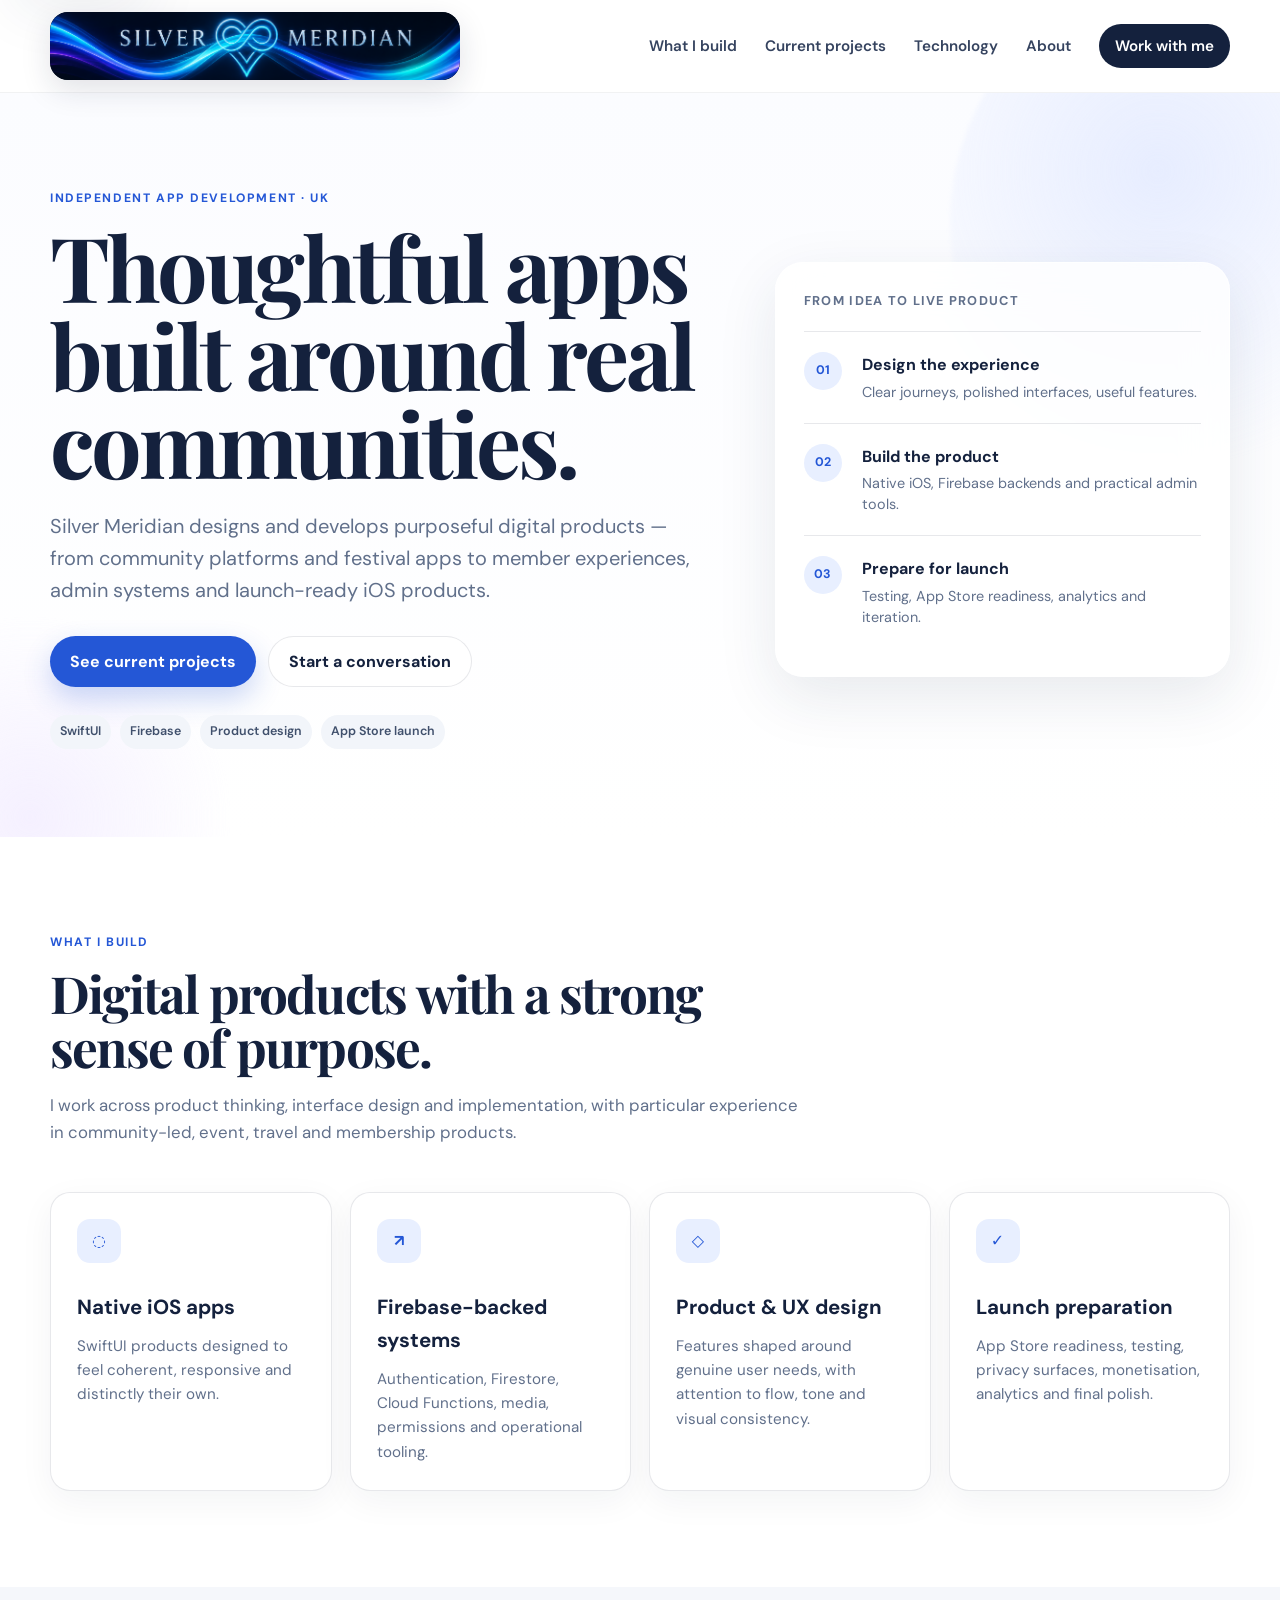
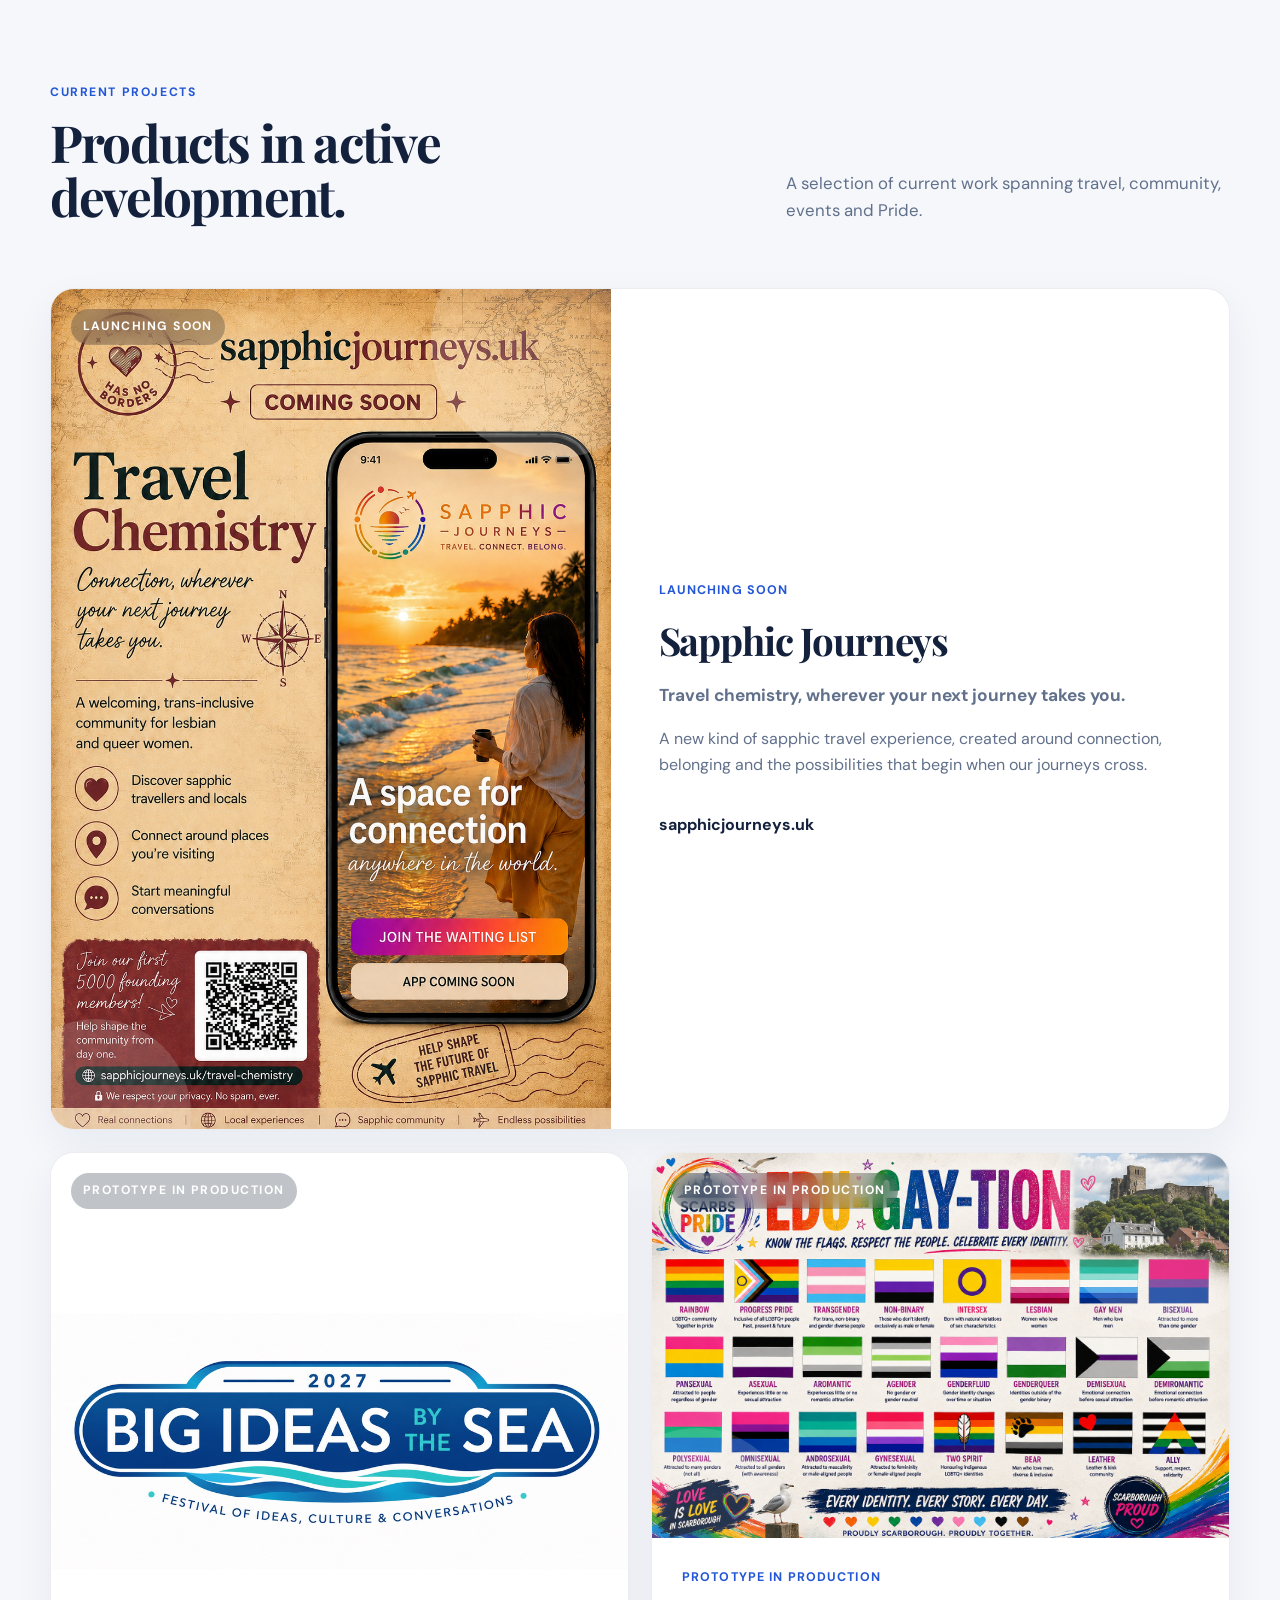
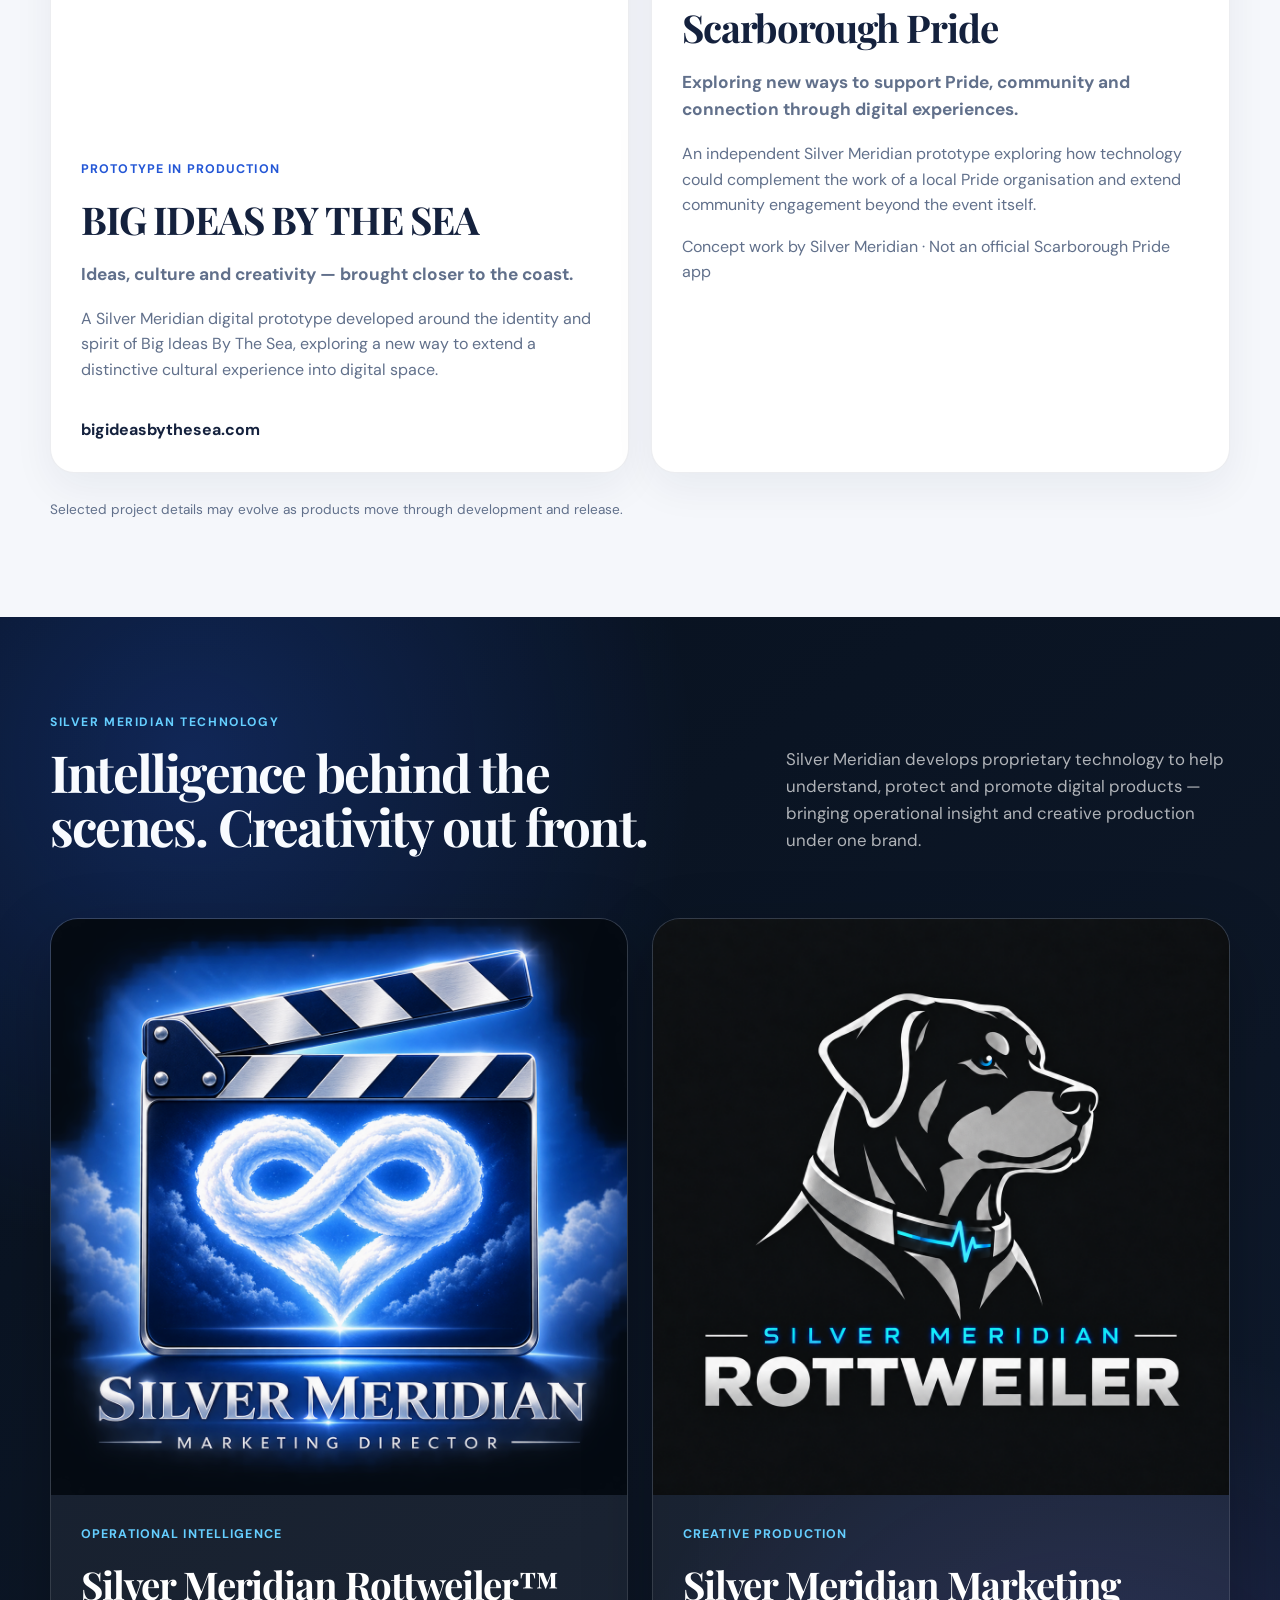
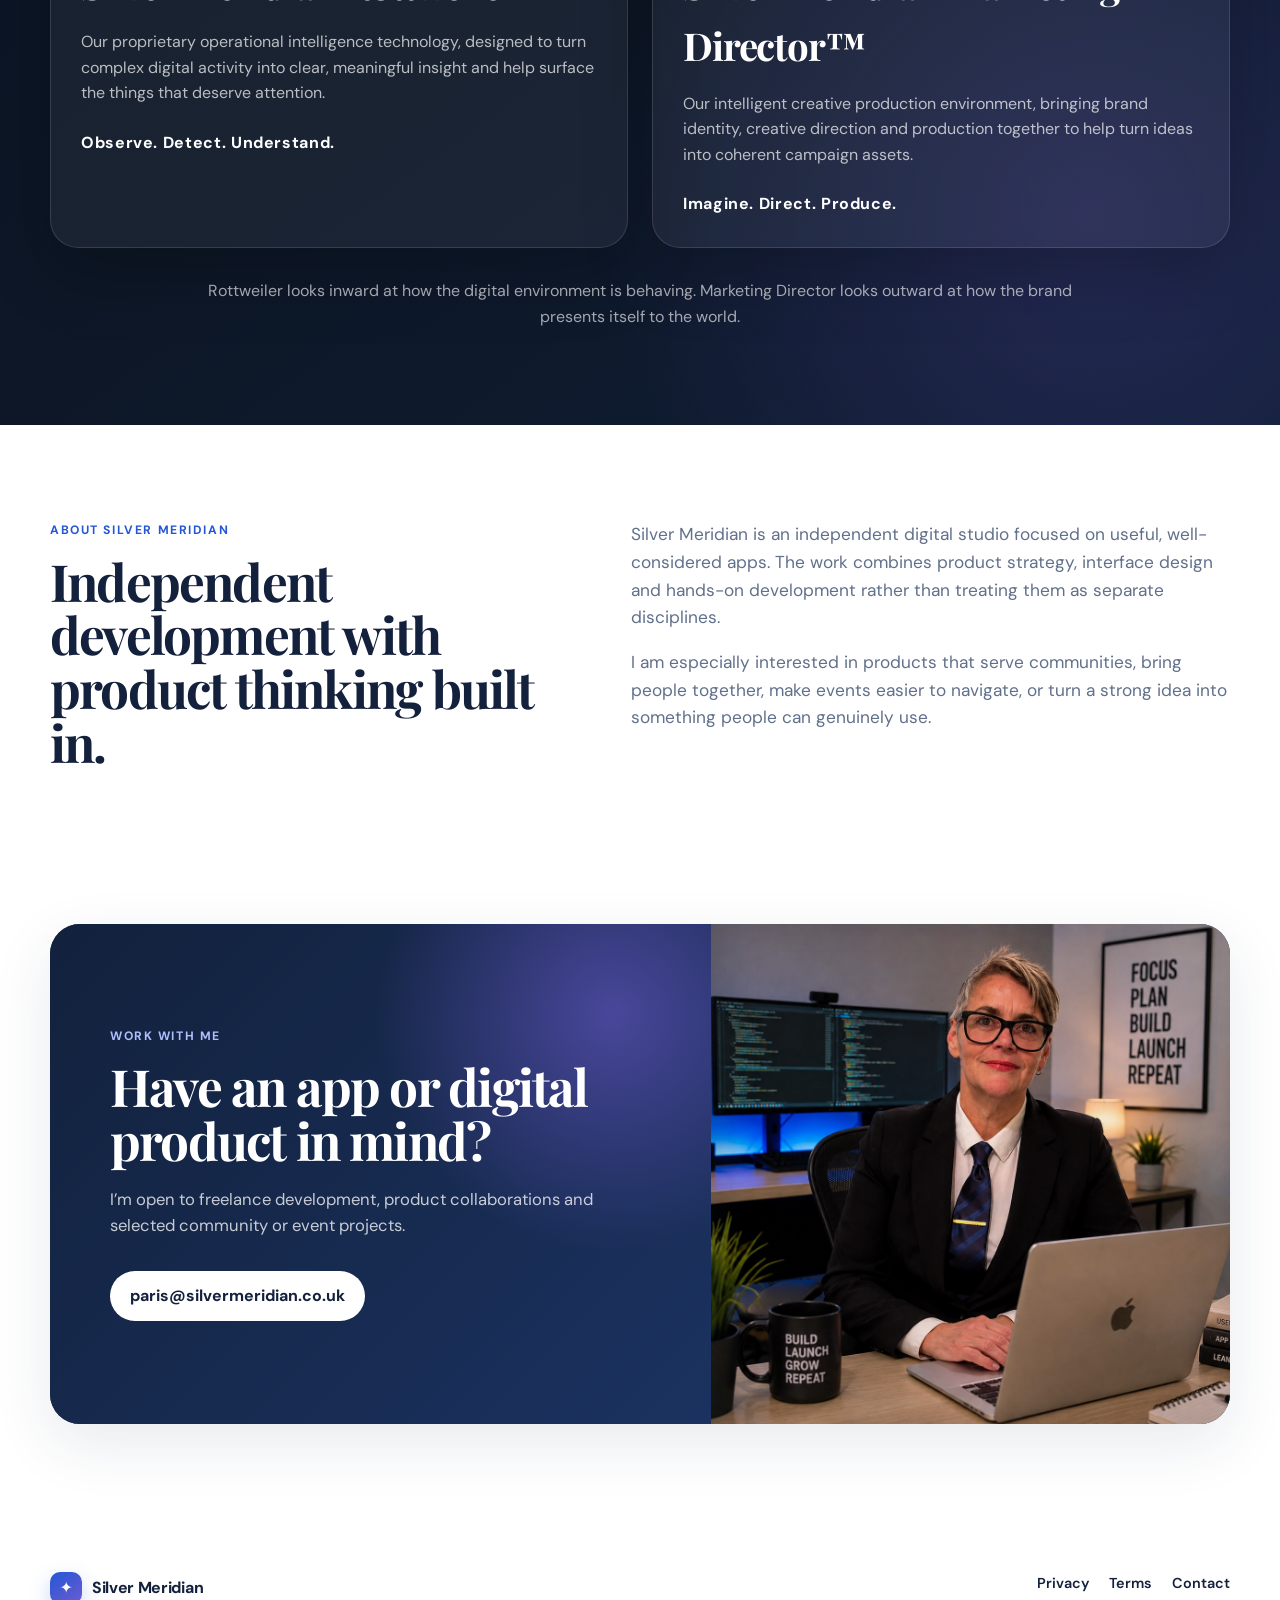
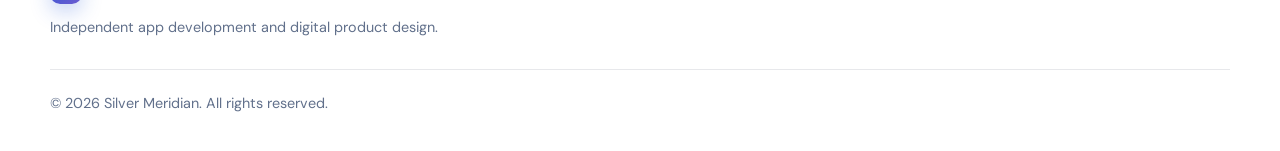
==== commit 54528a9b: "Present Scarborough Pride as independent prototype" ====
--- a/index.html
+++ b/index.html
@@ -175,20 +175,18 @@
           </article>
 
           <article class="project-card">
-            <div class="project-art project-art-pride">
-              <span class="project-badge">Community platform</span>
-              <span class="project-monogram">SP</span>
+            <div class="project-art project-art-image project-art-pride">
+              <img src="images/FEE0F252-61A5-4030-BA3D-33E49B541CE8.png" alt="Scarborough Pride independent prototype concept artwork">
+              <span class="project-badge project-badge-launch">Prototype in production</span>
             </div>
             <div class="project-body">
-              <p class="project-type">Pride · Events · Community</p>
+              <p class="project-type">Prototype in production</p>
               <h3>Scarborough Pride</h3>
-              <p>
-                A Pride-focused app bringing together events, schedules, supporter features, maps, notifications,
-                community resources and administrative analytics.
-              </p>
-              <div class="project-tags">
-                <span>SwiftUI</span><span>Firebase</span><span>Push</span><span>Analytics</span>
-              </div>
+              <p class="project-launch-line">Exploring new ways to support Pride, community and connection through digital experiences.</p>
+              <p>
+                An independent Silver Meridian prototype exploring how technology could complement the work of a local Pride organisation and extend community engagement beyond the event itself.
+              </p>
+              <p class="project-prototype-note">Concept work by Silver Meridian · Not an official Scarborough Pride app</p>
             </div>
           </article>
         </div>
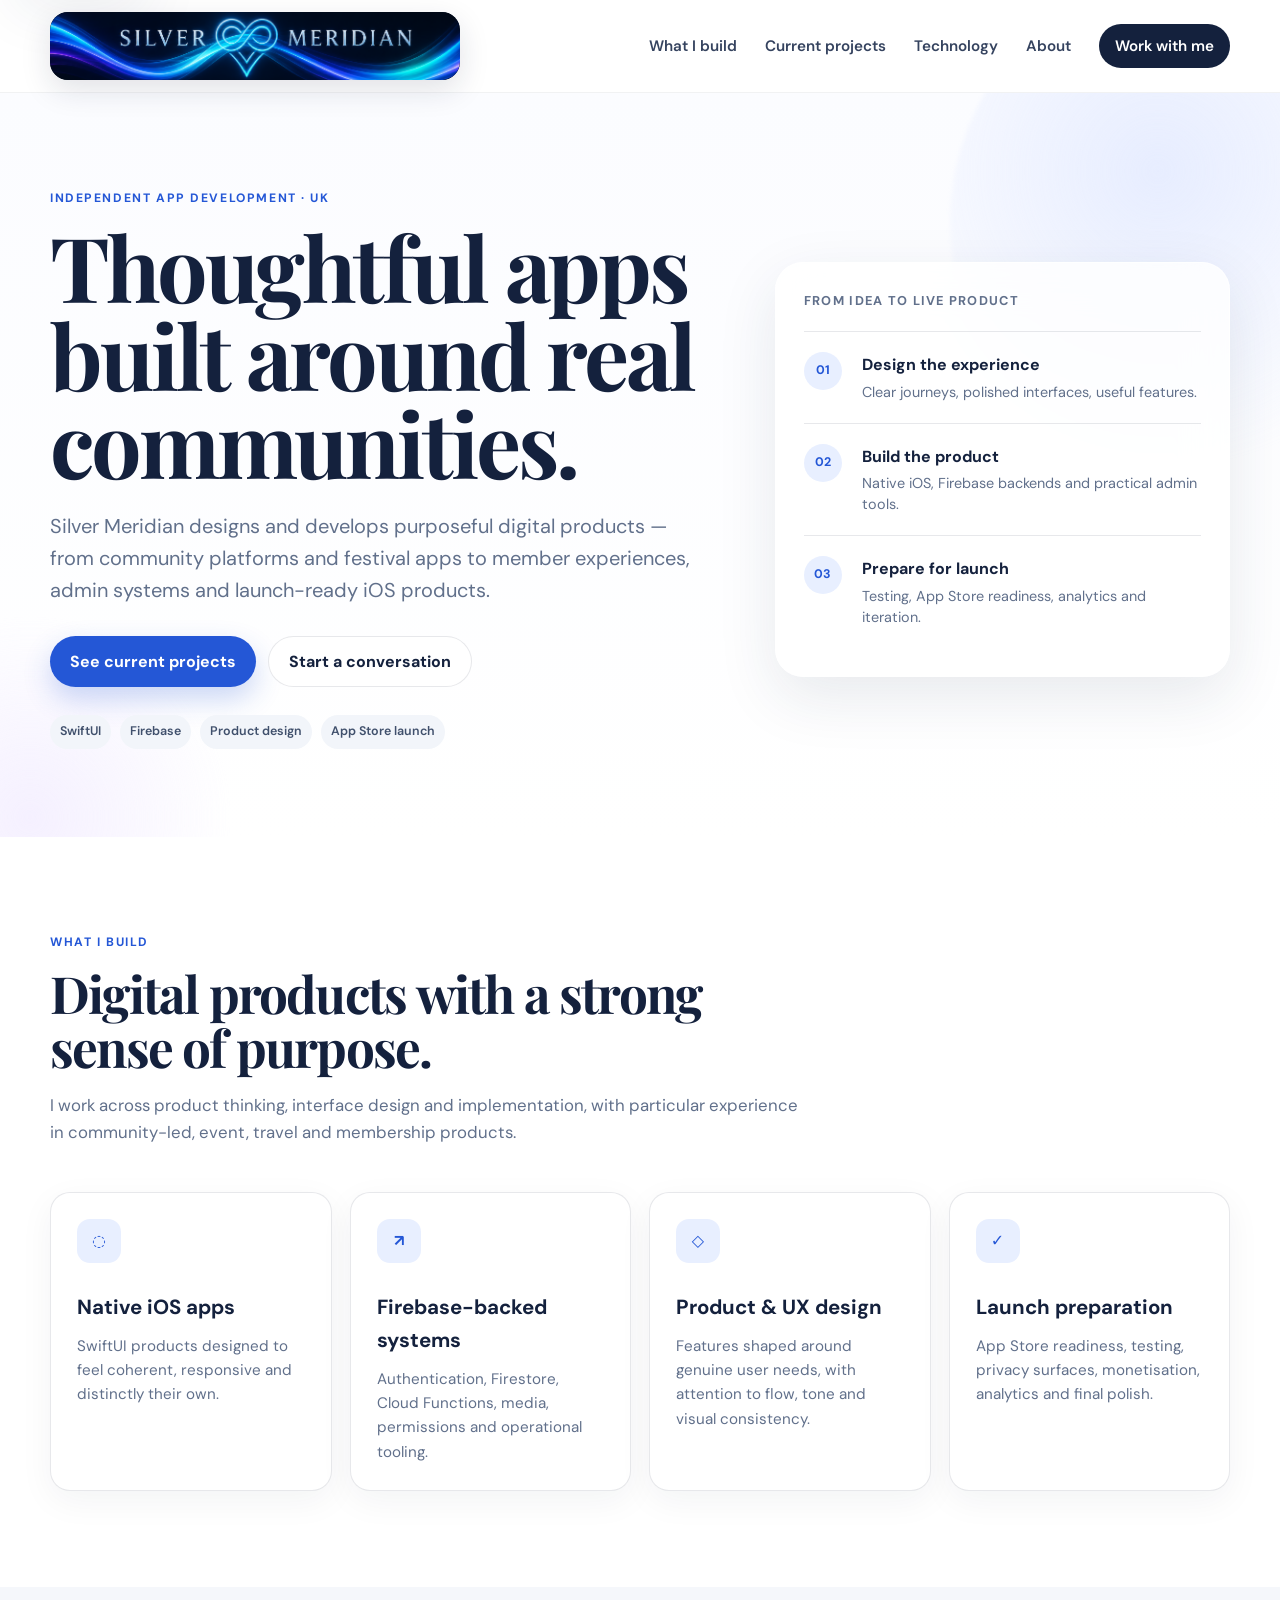
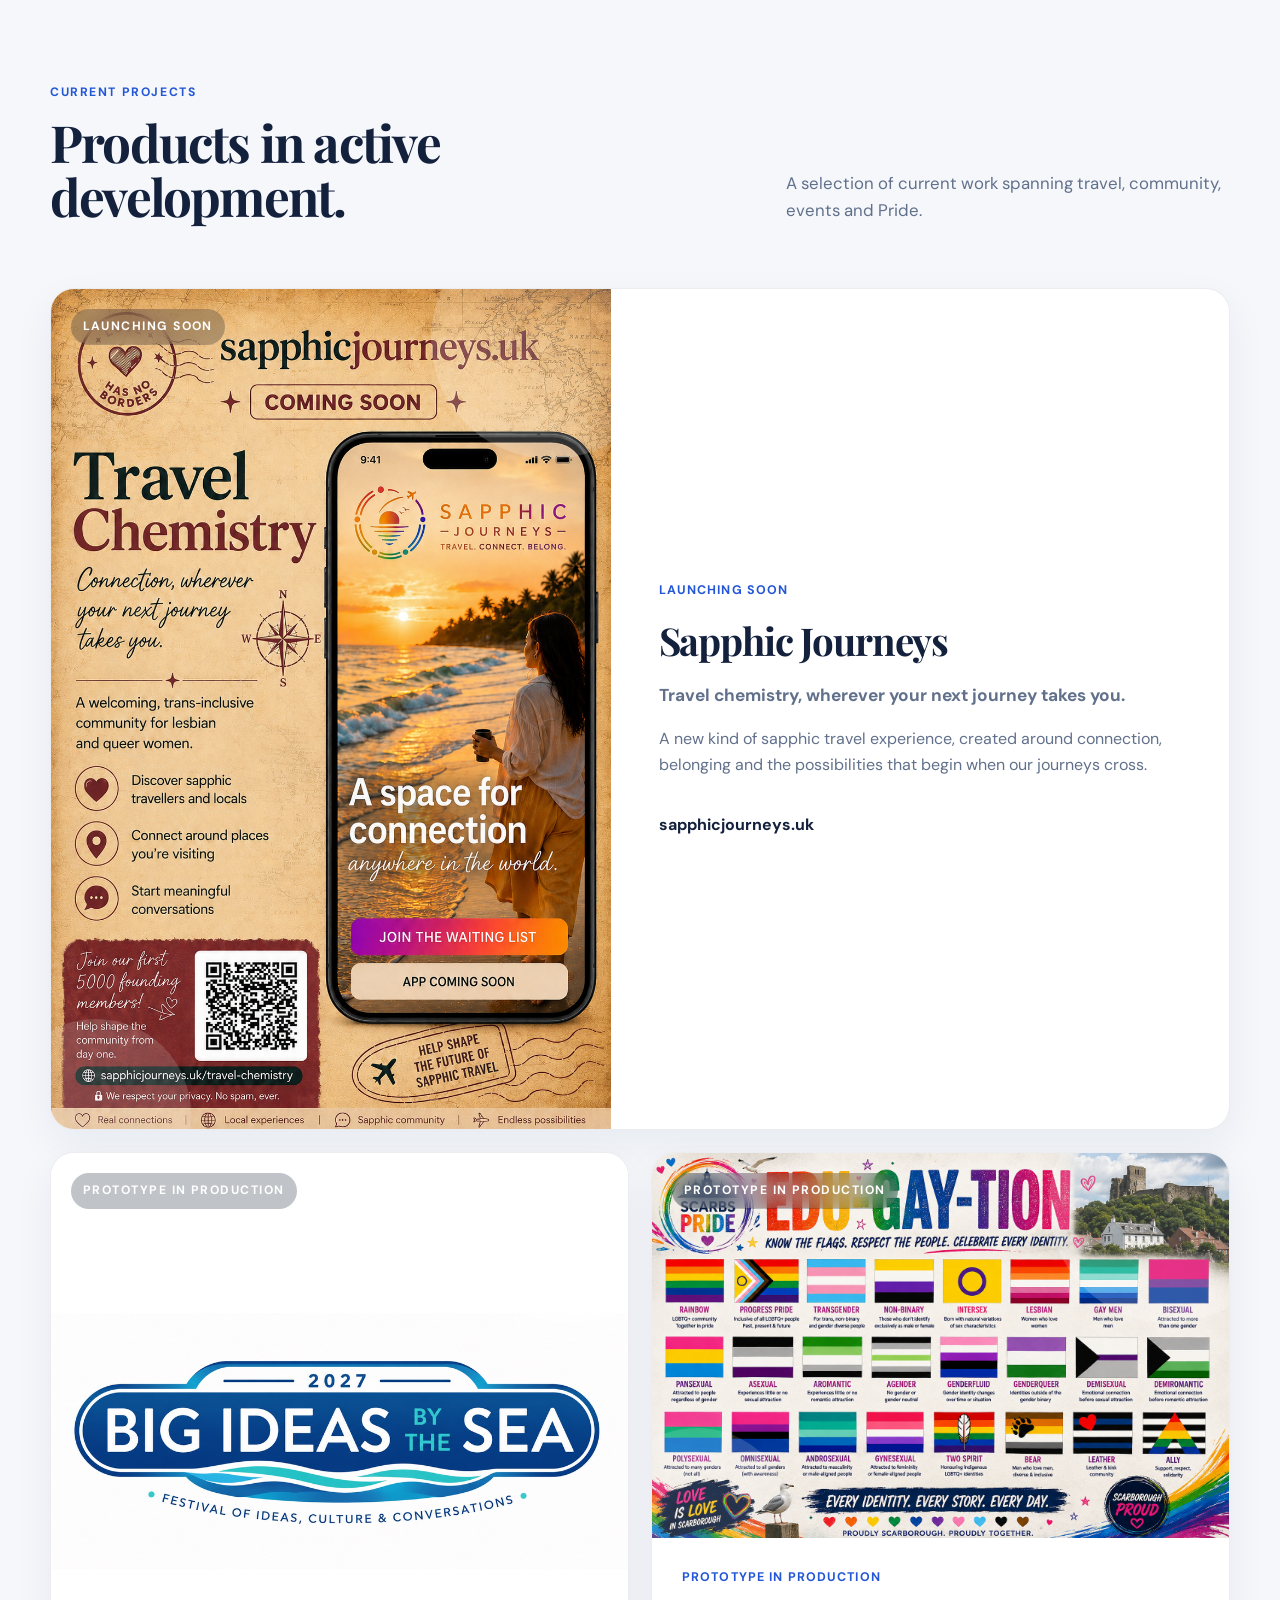
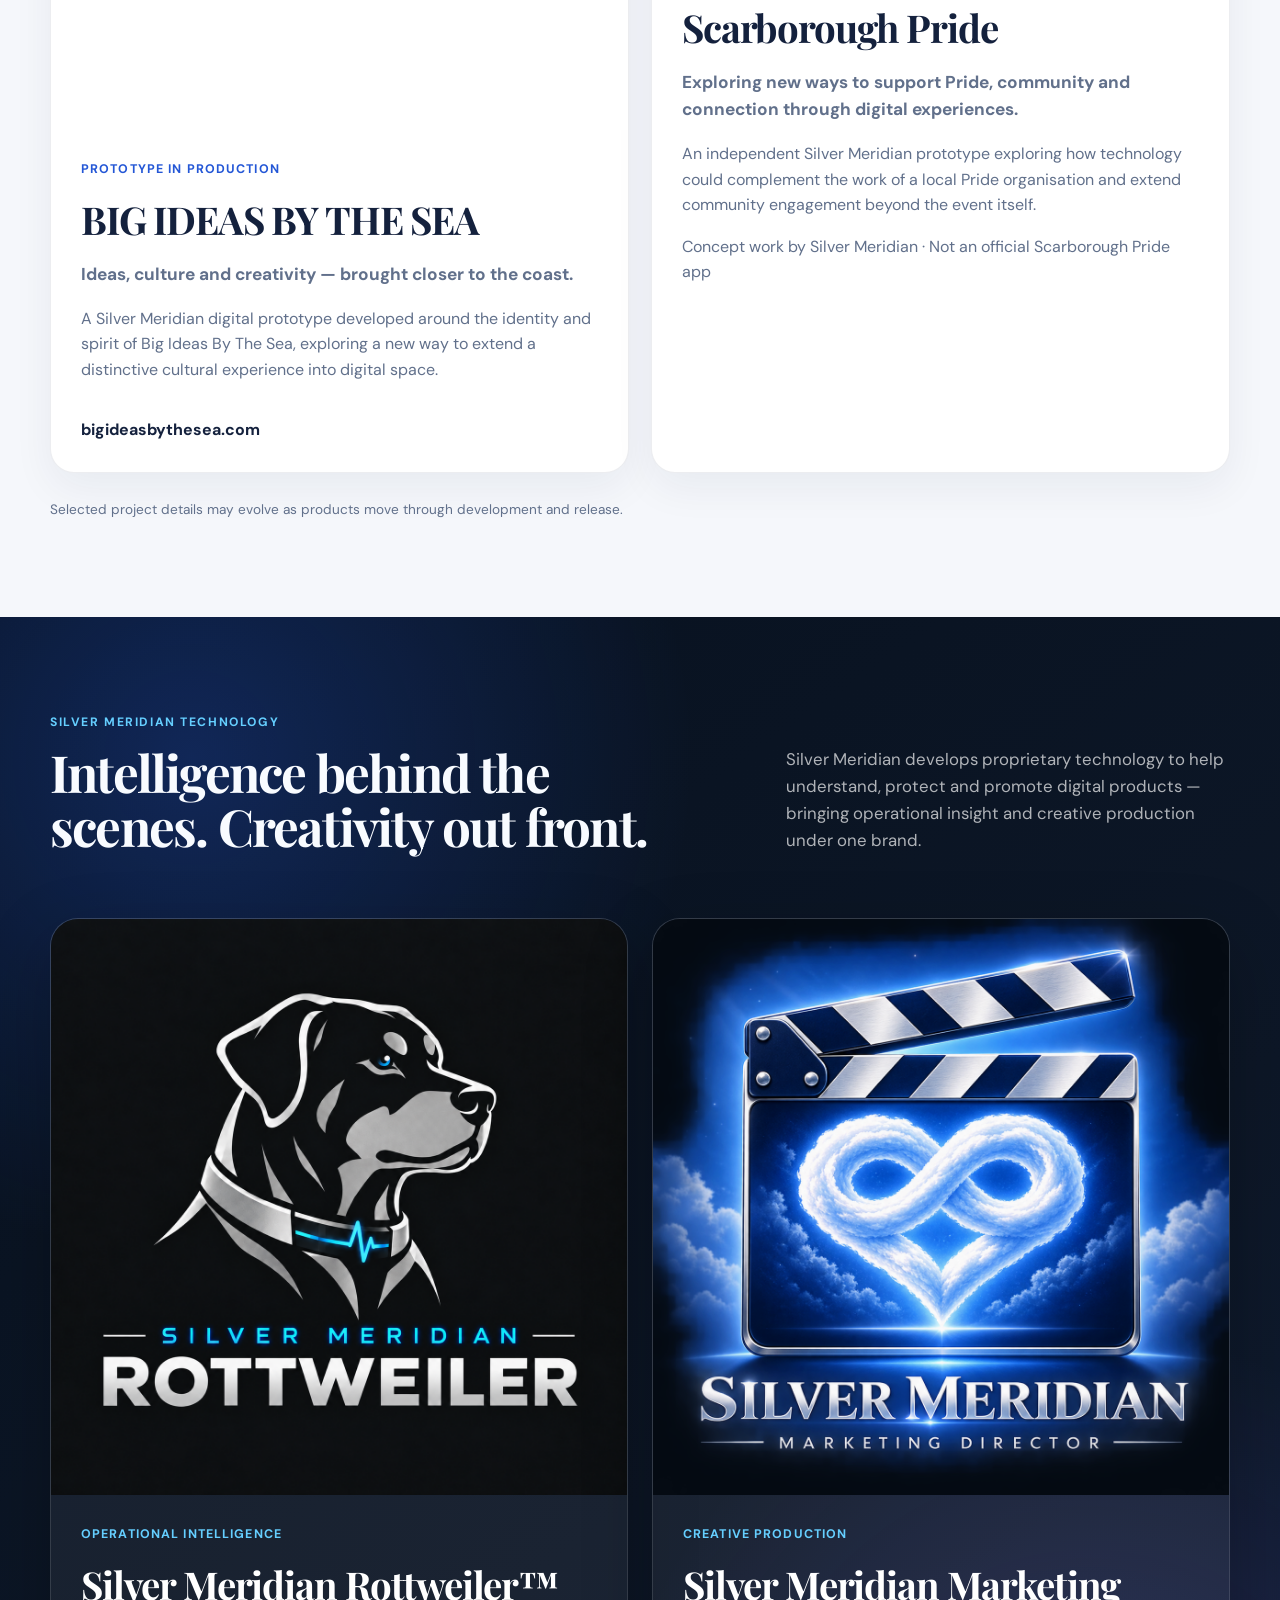
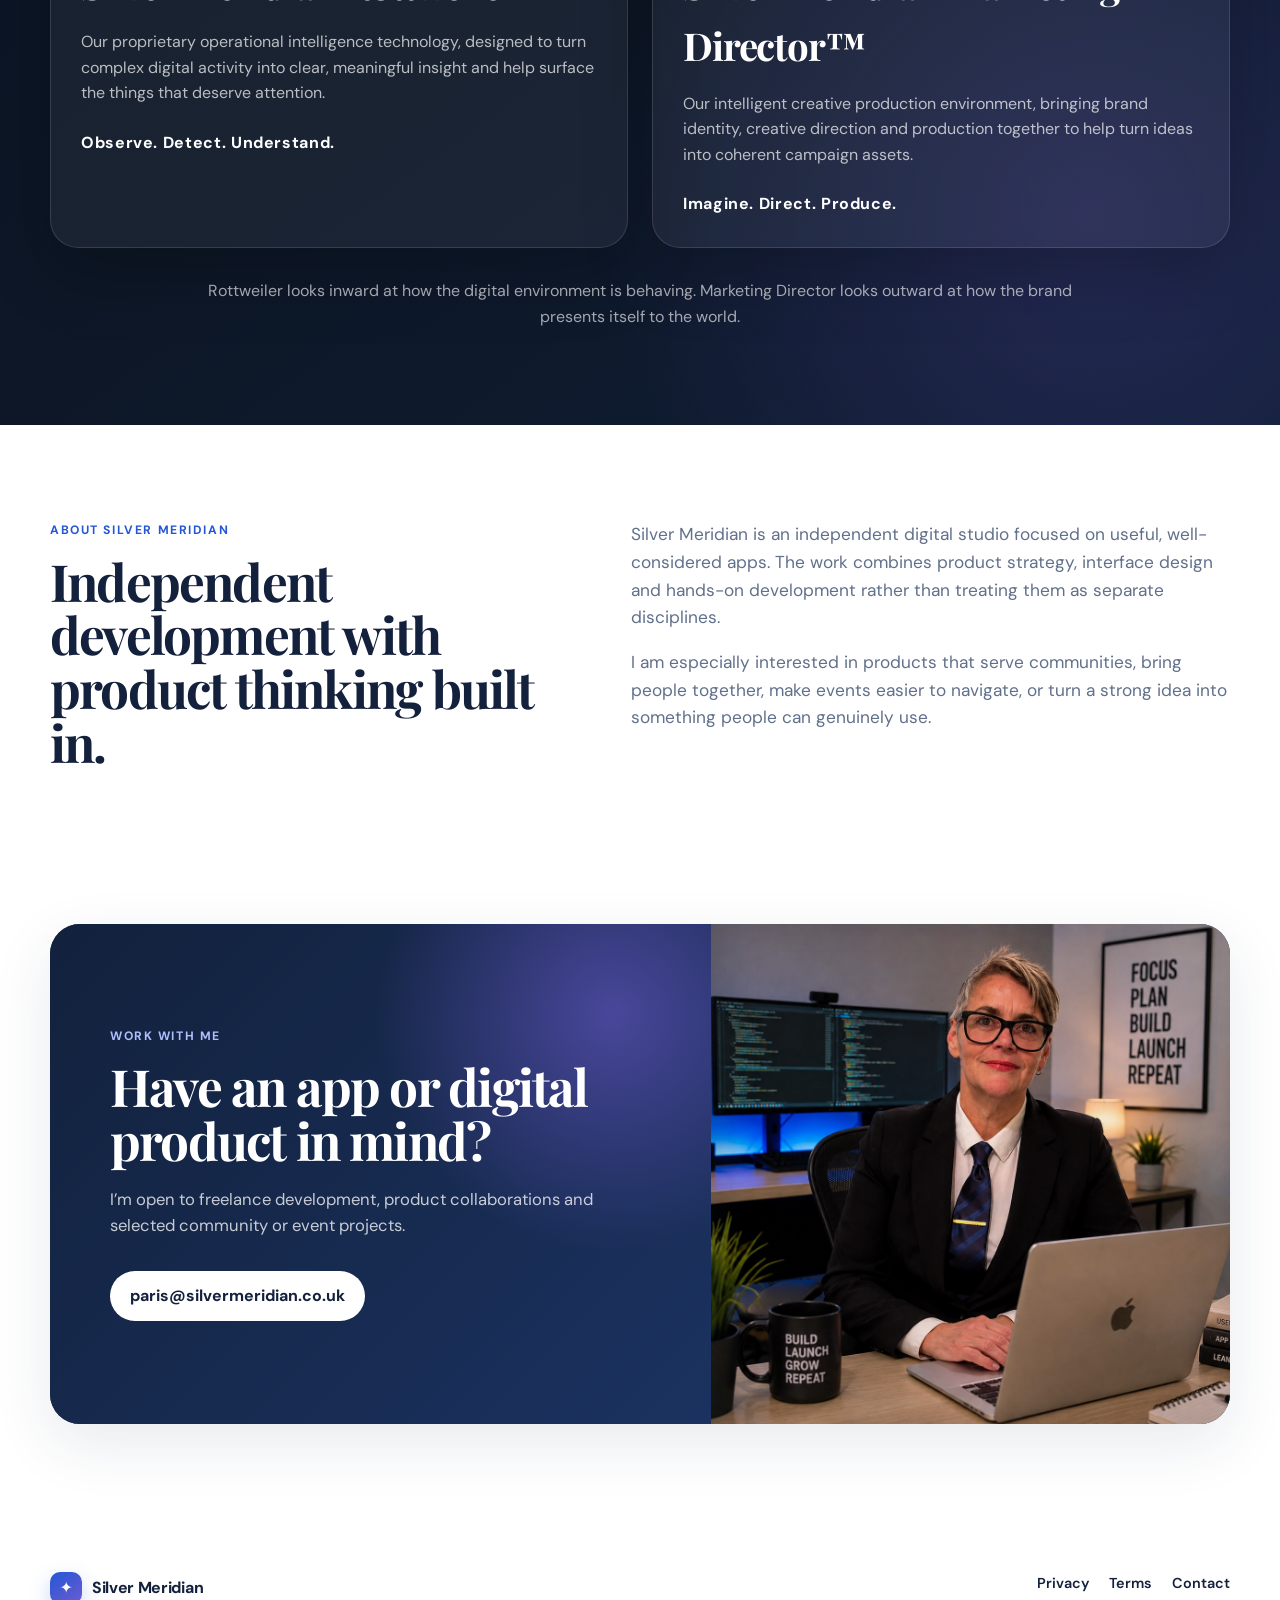
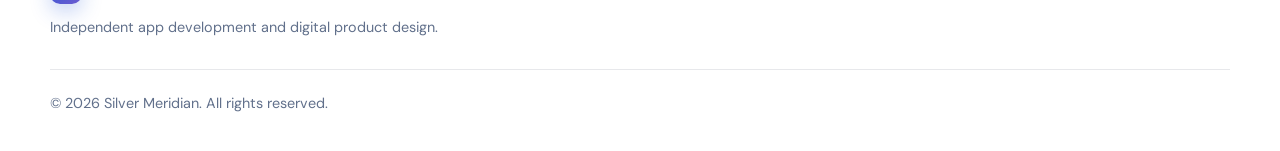
==== commit 9da092e8: "Fix Rottweiler and Marketing Director card images" ====
--- a/index.html
+++ b/index.html
@@ -212,7 +212,7 @@
         <div class="technology-grid">
           <article class="technology-card">
             <div class="technology-art">
-              <img src="images/2066FAB1-B0A6-4F40-BADC-3B7836169B49.png" alt="Silver Meridian Rottweiler">
+              <img src="images/2C1AD3B0-230C-4094-8D31-C3EC334DB4B9.png" alt="Silver Meridian Rottweiler">
             </div>
             <div class="technology-body">
               <p class="project-type">Operational intelligence</p>
@@ -226,7 +226,7 @@
 
           <article class="technology-card">
             <div class="technology-art">
-              <img src="images/2C1AD3B0-230C-4094-8D31-C3EC334DB4B9.png" alt="Silver Meridian Marketing Director">
+              <img src="images/2066FAB1-B0A6-4F40-BADC-3B7836169B49.png" alt="Silver Meridian Marketing Director">
             </div>
             <div class="technology-body">
               <p class="project-type">Creative production</p>
